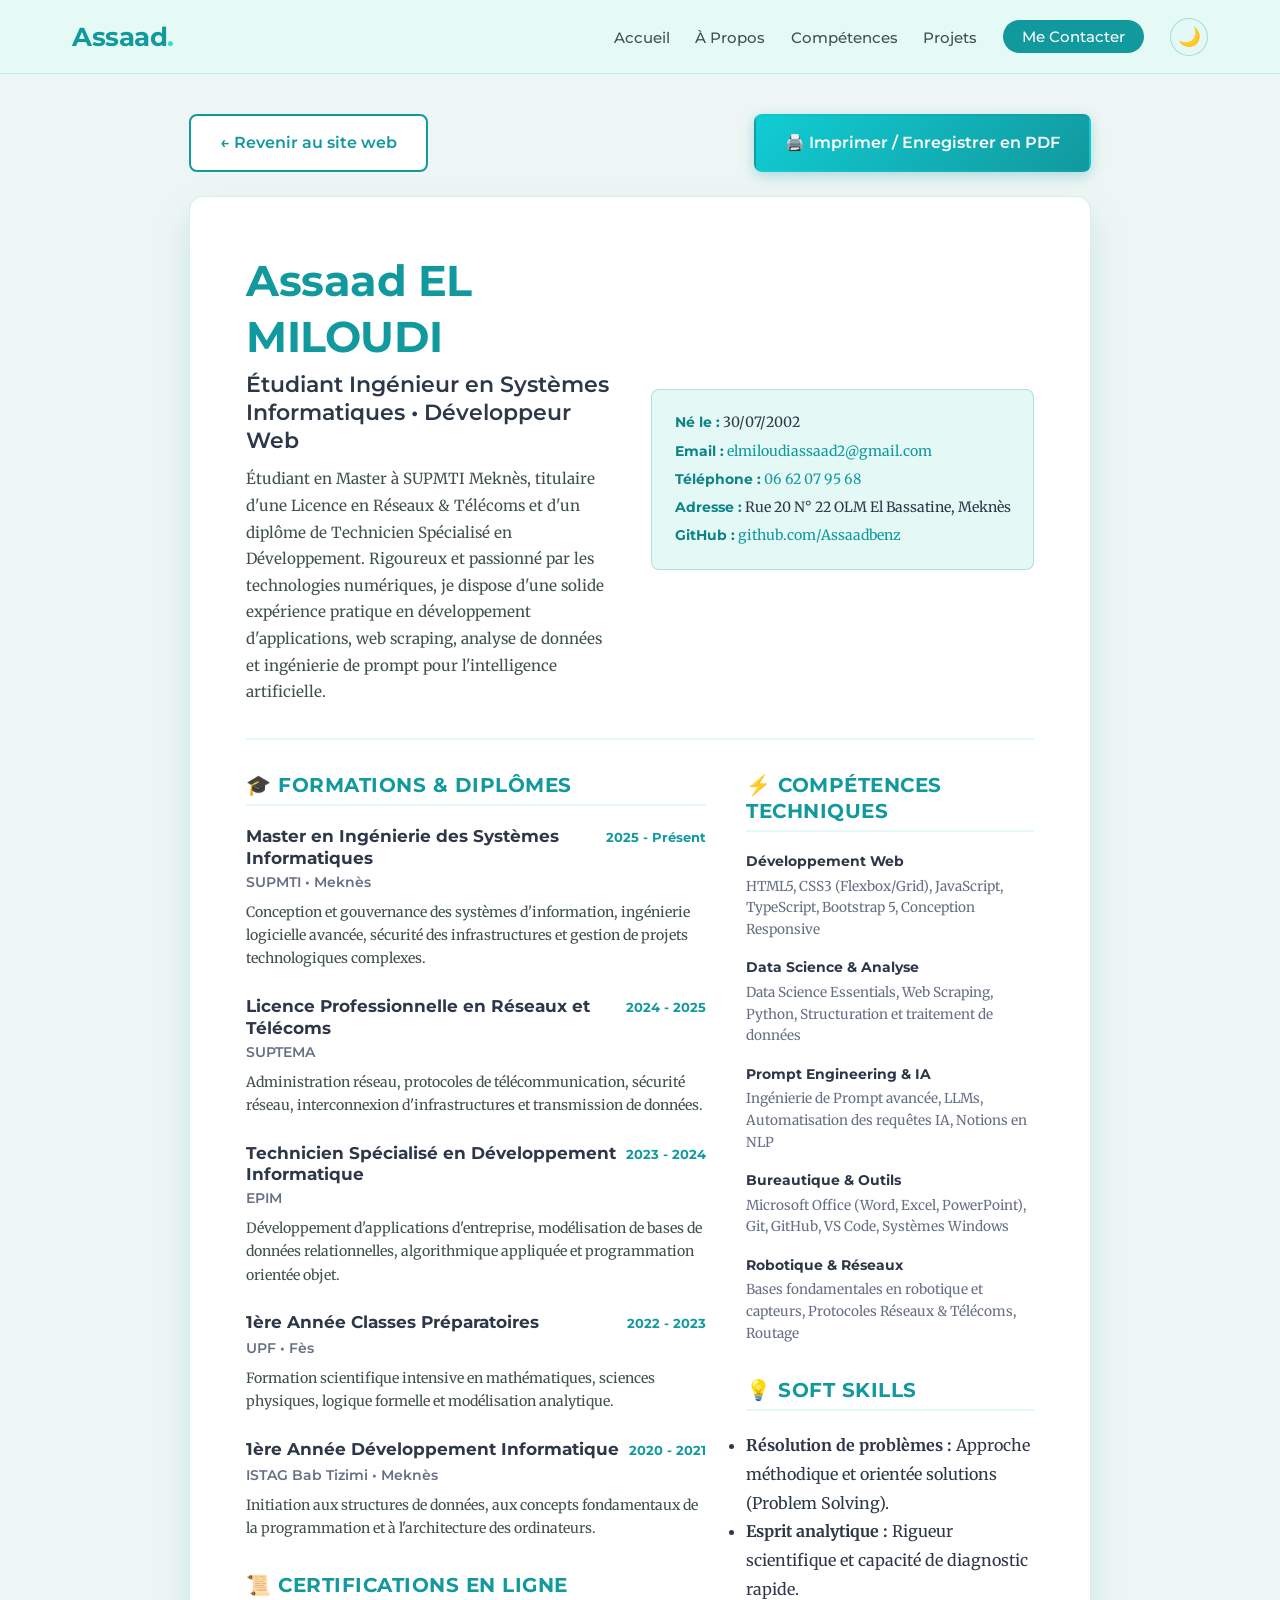
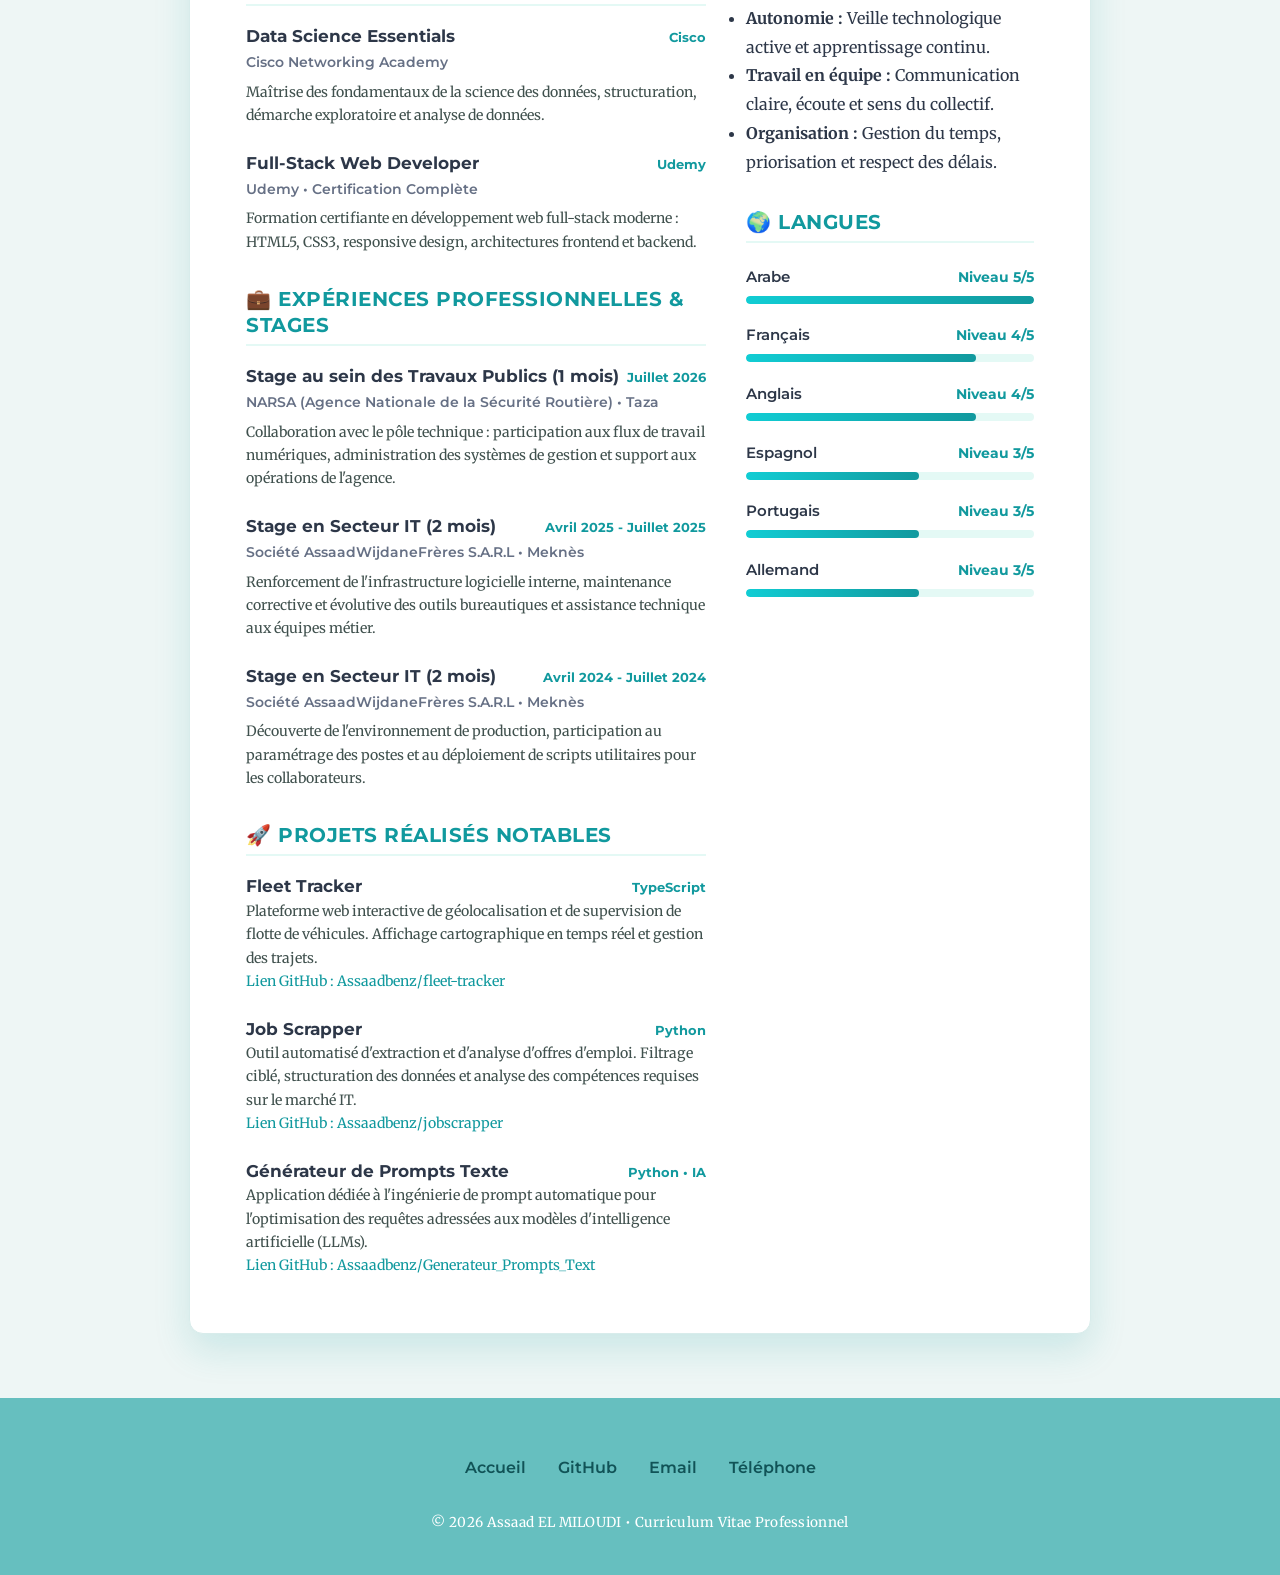
==== cv.html @ 9237092a "Enhance portfolio with interactive JavaScript: Typewriter, Dark Mode, Scroll Reveal, 3D tilt, and Cl" ====
<!DOCTYPE html>
<html lang="fr">
<head>
  <meta charset="UTF-8">
  <meta name="viewport" content="width=device-width, initial-scale=1.0">
  <meta name="description" content="Curriculum Vitae d'Assaad EL MILOUDI - Étudiant Ingénieur en Systèmes Informatiques, Développeur Web et Analyste Données / IA.">
  <title>CV | Assaad EL MILOUDI</title>
  <link rel="stylesheet" href="style.css">
  <link rel="preconnect" href="https://fonts.googleapis.com">
  <link rel="preconnect" href="https://fonts.gstatic.com" crossorigin>
  <link href="https://fonts.googleapis.com/css2?family=Merriweather:ital,wght@0,300;0,400;0,700;1,300;1,400&family=Montserrat:wght@400;500;600;700&family=Sacramento&display=swap" rel="stylesheet">
</head>
<body class="cv-page-body">

  <!-- En-tête / Navigation -->
  <header class="header">
    <nav class="navbar" aria-label="Navigation du CV">
      <a href="index.html" class="nav-brand">Assaad<span class="dot">.</span></a>
      <ul class="nav-links">
        <li><a href="index.html#hero">Accueil</a></li>
        <li><a href="index.html#a-propos">À Propos</a></li>
        <li><a href="index.html#competences">Compétences</a></li>
        <li><a href="index.html#projets">Projets</a></li>
        <li><a href="index.html#contact" class="nav-cta">Me Contacter</a></li>
        <li><button id="theme-toggle" class="theme-toggle-btn" title="Basculer Mode Sombre / Clair" aria-label="Basculer Mode Sombre / Clair">🌙</button></li>
      </ul>
    </nav>
  </header>

  <main class="cv-wrapper">
    <!-- Barre d'actions supérieure -->
    <div class="cv-top-bar">
      <a href="index.html" class="btn btn-secondary">&larr; Revenir au site web</a>
      <a href="javascript:window.print()" class="btn btn-primary">🖨️ Imprimer / Enregistrer en PDF</a>
    </div>

    <!-- Feuille du CV -->
    <article class="cv-sheet">
      <!-- En-tête du CV -->
      <header class="cv-header">
        <div class="cv-header-main">
          <h1 class="cv-name">Assaad EL MILOUDI</h1>
          <h2 class="cv-title">Étudiant Ingénieur en Systèmes Informatiques &bull; Développeur Web</h2>
          <p class="cv-summary">
            Étudiant en Master à SUPMTI Meknès, titulaire d'une Licence en Réseaux &amp; Télécoms et d'un diplôme de Technicien Spécialisé en Développement.
            Rigoureux et passionné par les technologies numériques, je dispose d'une solide expérience pratique en développement d'applications, web scraping, analyse de données et ingénierie de prompt pour l'intelligence artificielle.
          </p>
        </div>

        <div class="cv-contact-box">
          <p><strong>Né le :</strong> 30/07/2002</p>
          <p><strong>Email :</strong> <a href="mailto:elmiloudiassaad2@gmail.com">elmiloudiassaad2@gmail.com</a></p>
          <p><strong>Téléphone :</strong> <a href="tel:0662079568">06 62 07 95 68</a></p>
          <p><strong>Adresse :</strong> Rue 20 N° 22 OLM El Bassatine, Meknès</p>
          <p><strong>GitHub :</strong> <a href="https://github.com/Assaadbenz" target="_blank" rel="noopener noreferrer">github.com/Assaadbenz</a></p>
        </div>
      </header>

      <!-- Grille Principale du CV (2 colonnes) -->
      <div class="cv-content-grid">
        
        <!-- Colonne Gauche : Formations & Expériences -->
        <div class="cv-main-col">
          
          <!-- Section Formations -->
          <section class="cv-block">
            <h3 class="cv-section-title">🎓 Formations &amp; Diplômes</h3>

            <article class="cv-entry">
              <div class="cv-entry-header">
                <h4 class="cv-entry-title">Master en Ingénierie des Systèmes Informatiques</h4>
                <span class="cv-entry-date">2025 - Présent</span>
              </div>
              <div class="cv-entry-org">SUPMTI &bull; Meknès</div>
              <p class="cv-entry-desc">
                Conception et gouvernance des systèmes d'information, ingénierie logicielle avancée, sécurité des infrastructures et gestion de projets technologiques complexes.
              </p>
            </article>

            <article class="cv-entry">
              <div class="cv-entry-header">
                <h4 class="cv-entry-title">Licence Professionnelle en Réseaux et Télécoms</h4>
                <span class="cv-entry-date">2024 - 2025</span>
              </div>
              <div class="cv-entry-org">SUPTEMA</div>
              <p class="cv-entry-desc">
                Administration réseau, protocoles de télécommunication, sécurité réseau, interconnexion d'infrastructures et transmission de données.
              </p>
            </article>

            <article class="cv-entry">
              <div class="cv-entry-header">
                <h4 class="cv-entry-title">Technicien Spécialisé en Développement Informatique</h4>
                <span class="cv-entry-date">2023 - 2024</span>
              </div>
              <div class="cv-entry-org">EPIM</div>
              <p class="cv-entry-desc">
                Développement d'applications d'entreprise, modélisation de bases de données relationnelles, algorithmique appliquée et programmation orientée objet.
              </p>
            </article>

            <article class="cv-entry">
              <div class="cv-entry-header">
                <h4 class="cv-entry-title">1ère Année Classes Préparatoires</h4>
                <span class="cv-entry-date">2022 - 2023</span>
              </div>
              <div class="cv-entry-org">UPF &bull; Fès</div>
              <p class="cv-entry-desc">
                Formation scientifique intensive en mathématiques, sciences physiques, logique formelle et modélisation analytique.
              </p>
            </article>

            <article class="cv-entry">
              <div class="cv-entry-header">
                <h4 class="cv-entry-title">1ère Année Développement Informatique</h4>
                <span class="cv-entry-date">2020 - 2021</span>
              </div>
              <div class="cv-entry-org">ISTAG Bab Tizimi &bull; Meknès</div>
              <p class="cv-entry-desc">
                Initiation aux structures de données, aux concepts fondamentaux de la programmation et à l'architecture des ordinateurs.
              </p>
            </article>
          </section>

          <!-- Section Certifications en Ligne -->
          <section class="cv-block" style="margin-top: 2rem;">
            <h3 class="cv-section-title">📜 Certifications en Ligne</h3>

            <article class="cv-entry">
              <div class="cv-entry-header">
                <h4 class="cv-entry-title">Data Science Essentials</h4>
                <span class="cv-entry-date">Cisco</span>
              </div>
              <div class="cv-entry-org">Cisco Networking Academy</div>
              <p class="cv-entry-desc">
                Maîtrise des fondamentaux de la science des données, structuration, démarche exploratoire et analyse de données.
              </p>
            </article>

            <article class="cv-entry">
              <div class="cv-entry-header">
                <h4 class="cv-entry-title">Full-Stack Web Developer</h4>
                <span class="cv-entry-date">Udemy</span>
              </div>
              <div class="cv-entry-org">Udemy &bull; Certification Complète</div>
              <p class="cv-entry-desc">
                Formation certifiante en développement web full-stack moderne : HTML5, CSS3, responsive design, architectures frontend et backend.
              </p>
            </article>
          </section>

          <!-- Section Expériences & Stages -->
          <section class="cv-block" style="margin-top: 2rem;">
            <h3 class="cv-section-title">💼 Expériences Professionnelles &amp; Stages</h3>

            <article class="cv-entry">
              <div class="cv-entry-header">
                <h4 class="cv-entry-title">Stage au sein des Travaux Publics (1 mois)</h4>
                <span class="cv-entry-date">Juillet 2026</span>
              </div>
              <div class="cv-entry-org">NARSA (Agence Nationale de la Sécurité Routière) &bull; Taza</div>
              <p class="cv-entry-desc">
                Collaboration avec le pôle technique : participation aux flux de travail numériques, administration des systèmes de gestion et support aux opérations de l'agence.
              </p>
            </article>

            <article class="cv-entry">
              <div class="cv-entry-header">
                <h4 class="cv-entry-title">Stage en Secteur IT (2 mois)</h4>
                <span class="cv-entry-date">Avril 2025 - Juillet 2025</span>
              </div>
              <div class="cv-entry-org">Société AssaadWijdaneFrères S.A.R.L &bull; Meknès</div>
              <p class="cv-entry-desc">
                Renforcement de l'infrastructure logicielle interne, maintenance corrective et évolutive des outils bureautiques et assistance technique aux équipes métier.
              </p>
            </article>

            <article class="cv-entry">
              <div class="cv-entry-header">
                <h4 class="cv-entry-title">Stage en Secteur IT (2 mois)</h4>
                <span class="cv-entry-date">Avril 2024 - Juillet 2024</span>
              </div>
              <div class="cv-entry-org">Société AssaadWijdaneFrères S.A.R.L &bull; Meknès</div>
              <p class="cv-entry-desc">
                Découverte de l'environnement de production, participation au paramétrage des postes et au déploiement de scripts utilitaires pour les collaborateurs.
              </p>
            </article>
          </section>

          <!-- Section Projets Réalisés -->
          <section class="cv-block" style="margin-top: 2rem;">
            <h3 class="cv-section-title">🚀 Projets Réalisés Notables</h3>

            <article class="cv-entry">
              <div class="cv-entry-header">
                <h4 class="cv-entry-title">Fleet Tracker</h4>
                <span class="cv-entry-date">TypeScript</span>
              </div>
              <p class="cv-entry-desc">
                Plateforme web interactive de géolocalisation et de supervision de flotte de véhicules. Affichage cartographique en temps réel et gestion des trajets.
                <br><a href="https://github.com/Assaadbenz/fleet-tracker" target="_blank" rel="noopener noreferrer">Lien GitHub : Assaadbenz/fleet-tracker</a>
              </p>
            </article>

            <article class="cv-entry">
              <div class="cv-entry-header">
                <h4 class="cv-entry-title">Job Scrapper</h4>
                <span class="cv-entry-date">Python</span>
              </div>
              <p class="cv-entry-desc">
                Outil automatisé d'extraction et d'analyse d'offres d'emploi. Filtrage ciblé, structuration des données et analyse des compétences requises sur le marché IT.
                <br><a href="https://github.com/Assaadbenz/jobscrapper" target="_blank" rel="noopener noreferrer">Lien GitHub : Assaadbenz/jobscrapper</a>
              </p>
            </article>

            <article class="cv-entry">
              <div class="cv-entry-header">
                <h4 class="cv-entry-title">Générateur de Prompts Texte</h4>
                <span class="cv-entry-date">Python &bull; IA</span>
              </div>
              <p class="cv-entry-desc">
                Application dédiée à l'ingénierie de prompt automatique pour l'optimisation des requêtes adressées aux modèles d'intelligence artificielle (LLMs).
                <br><a href="https://github.com/Assaadbenz/Generateur_Prompts_Text" target="_blank" rel="noopener noreferrer">Lien GitHub : Assaadbenz/Generateur_Prompts_Text</a>
              </p>
            </article>
          </section>

        </div>

        <!-- Colonne Droite : Compétences & Langues -->
        <aside class="cv-sidebar-col">
          
          <!-- Compétences Techniques -->
          <div class="cv-side-block">
            <h3 class="cv-section-title">⚡ Compétences Techniques</h3>

            <div class="cv-skills-category">
              <h4>Développement Web</h4>
              <p>HTML5, CSS3 (Flexbox/Grid), JavaScript, TypeScript, Bootstrap 5, Conception Responsive</p>
            </div>

            <div class="cv-skills-category">
              <h4>Data Science &amp; Analyse</h4>
              <p>Data Science Essentials, Web Scraping, Python, Structuration et traitement de données</p>
            </div>

            <div class="cv-skills-category">
              <h4>Prompt Engineering &amp; IA</h4>
              <p>Ingénierie de Prompt avancée, LLMs, Automatisation des requêtes IA, Notions en NLP</p>
            </div>

            <div class="cv-skills-category">
              <h4>Bureautique &amp; Outils</h4>
              <p>Microsoft Office (Word, Excel, PowerPoint), Git, GitHub, VS Code, Systèmes Windows</p>
            </div>

            <div class="cv-skills-category">
              <h4>Robotique &amp; Réseaux</h4>
              <p>Bases fondamentales en robotique et capteurs, Protocoles Réseaux &amp; Télécoms, Routage</p>
            </div>
          </div>

          <!-- Compétences Comportementales (Soft Skills) -->
          <div class="cv-side-block">
            <h3 class="cv-section-title">💡 Soft Skills</h3>
            <ul class="resume-skills-list" style="padding-left: 0;">
              <li><strong>Résolution de problèmes :</strong> Approche méthodique et orientée solutions (Problem Solving).</li>
              <li><strong>Esprit analytique :</strong> Rigueur scientifique et capacité de diagnostic rapide.</li>
              <li><strong>Autonomie :</strong> Veille technologique active et apprentissage continu.</li>
              <li><strong>Travail en équipe :</strong> Communication claire, écoute et sens du collectif.</li>
              <li><strong>Organisation :</strong> Gestion du temps, priorisation et respect des délais.</li>
            </ul>
          </div>

          <!-- Langues -->
          <div class="cv-side-block">
            <h3 class="cv-section-title">🌍 Langues</h3>
            
            <div class="languages-list">
              <div class="language-item">
                <div class="language-header">
                  <span class="language-name">Arabe</span>
                  <span class="language-score">Niveau 5/5</span>
                </div>
                <div class="language-bar"><div class="language-fill fill-5"></div></div>
              </div>

              <div class="language-item">
                <div class="language-header">
                  <span class="language-name">Français</span>
                  <span class="language-score">Niveau 4/5</span>
                </div>
                <div class="language-bar"><div class="language-fill fill-4"></div></div>
              </div>

              <div class="language-item">
                <div class="language-header">
                  <span class="language-name">Anglais</span>
                  <span class="language-score">Niveau 4/5</span>
                </div>
                <div class="language-bar"><div class="language-fill fill-4"></div></div>
              </div>

              <div class="language-item">
                <div class="language-header">
                  <span class="language-name">Espagnol</span>
                  <span class="language-score">Niveau 3/5</span>
                </div>
                <div class="language-bar"><div class="language-fill fill-3"></div></div>
              </div>

              <div class="language-item">
                <div class="language-header">
                  <span class="language-name">Portugais</span>
                  <span class="language-score">Niveau 3/5</span>
                </div>
                <div class="language-bar"><div class="language-fill fill-3"></div></div>
              </div>

              <div class="language-item">
                <div class="language-header">
                  <span class="language-name">Allemand</span>
                  <span class="language-score">Niveau 3/5</span>
                </div>
                <div class="language-bar"><div class="language-fill fill-3"></div></div>
              </div>
            </div>
          </div>

        </aside>

      </div>
    </article>
  </main>

  <!-- Pied de page -->
  <footer class="bottom-container">
    <div class="footer-links">
      <a class="footer-link" href="index.html">Accueil</a>
      <a class="footer-link" href="https://github.com/Assaadbenz" target="_blank" rel="noopener noreferrer">GitHub</a>
      <a class="footer-link" href="mailto:elmiloudiassaad2@gmail.com">Email</a>
      <a class="footer-link" href="tel:0662079568">Téléphone</a>
    </div>
    <p class="copyright">&copy; 2026 Assaad EL MILOUDI &bull; Curriculum Vitae Professionnel</p>
  </footer>

  <!-- Script d'améliorations interactives -->
  <script src="script.js" defer></script>
</body>
</html>
---- style.css ----
/* ==========================================================================
   CSS DESIGN SYSTEM & PROPRIÉTÉS PERSONNALISÉES
   ========================================================================== */
:root {
  --color-primary: #11999e;
  --color-primary-hover: #0e8388;
  --color-primary-light: #66bfbf;
  --color-accent: #30e3cb;
  --color-hero-bg: #e4f9f5;
  --color-card-bg: #ffffff;
  --color-bg-subtle: #f7fdfd;
  --color-border: #d8eceb;
  --color-text-main: #40514e;
  --color-text-muted: #667085;
  --color-text-heading: #2d3748;
  --color-white: #ffffff;
  --color-github: #24292f;
  --color-github-hover: #0969da;

  --font-body: 'Merriweather', serif;
  --font-heading: 'Montserrat', sans-serif;
  --font-script: 'Sacramento', cursive;

  --shadow-sm: 0 2px 8px rgba(17, 153, 158, 0.08);
  --shadow-md: 0 8px 24px rgba(17, 153, 158, 0.12);
  --shadow-lg: 0 16px 36px rgba(17, 153, 158, 0.16);

  --radius-sm: 8px;
  --radius-md: 14px;
  --radius-lg: 20px;
  --radius-full: 9999px;

  --transition-fast: 0.25s ease;
  --transition-normal: 0.35s ease;
}

/* Thème sombre dynamique */
[data-theme="dark"] {
  --color-hero-bg: #0d1e24;
  --color-card-bg: #16222f;
  --color-bg-subtle: #0f1923;
  --color-border: #223749;
  --color-text-main: #cbd5e1;
  --color-text-muted: #94a3b8;
  --color-text-heading: #f1f5f9;
  --color-white: #16222f;
  --color-github: #0f172a;
  --color-github-hover: #38bdf8;
  --shadow-sm: 0 4px 12px rgba(0, 0, 0, 0.4);
  --shadow-md: 0 8px 24px rgba(0, 0, 0, 0.5);
  --shadow-lg: 0 16px 36px rgba(0, 0, 0, 0.6);
}

[data-theme="dark"] body {
  background-color: #0b131b;
}

[data-theme="dark"] .header {
  background-color: rgba(13, 30, 36, 0.94);
  border-bottom-color: rgba(17, 153, 158, 0.3);
}

[data-theme="dark"] .profile-card,
[data-theme="dark"] .skill-card,
[data-theme="dark"] .extra-card,
[data-theme="dark"] .project-card,
[data-theme="dark"] .timeline-column,
[data-theme="dark"] .certifications-container,
[data-theme="dark"] .contact-info-card,
[data-theme="dark"] .cv-sheet {
  background-color: #16222f;
  border-color: #243b4d;
}

[data-theme="dark"] .resume-cta-box {
  background: linear-gradient(135deg, #0d1e24 0%, #162a33 100%);
  border-color: #1d404c;
}

[data-theme="dark"] .soft-skill-pill,
[data-theme="dark"] .cert-card {
  background-color: #0f1a24;
  border-color: #243b4d;
}

[data-theme="dark"] .nav-links a {
  color: #e2e8f0;
}

[data-theme="dark"] .bottom-container {
  background-color: #0c1a20;
}

/* ==========================================================================
   RESET GLOBAL & STYLES DE BASE
   ========================================================================== */
*,
*::before,
*::after {
  box-sizing: border-box;
  margin: 0;
  padding: 0;
}

html {
  scroll-behavior: smooth;
  font-size: 16px;
}

body {
  color: var(--color-text-main);
  background-color: #ffffff;
  font-family: var(--font-body);
  line-height: 1.8;
  -webkit-font-smoothing: antialiased;
  -moz-osx-font-smoothing: grayscale;
  transition: background-color var(--transition-normal), color var(--transition-normal);
}

img {
  max-width: 100%;
  height: auto;
  display: block;
}

a {
  color: var(--color-primary);
  text-decoration: none;
  transition: color var(--transition-fast);
}

a:hover,
a:focus {
  color: var(--color-primary-hover);
}

a:focus-visible,
button:focus-visible {
  outline: 3px solid var(--color-accent);
  outline-offset: 3px;
}

h1, h2, h3, h4, h5, h6 {
  font-family: var(--font-heading);
  color: var(--color-text-heading);
  font-weight: 700;
  line-height: 1.3;
}

/* ==========================================================================
   BARRE DE NAVIGATION
   ========================================================================== */
.header {
  position: sticky;
  top: 0;
  z-index: 100;
  background-color: rgba(228, 249, 245, 0.96);
  backdrop-filter: blur(10px);
  -webkit-backdrop-filter: blur(10px);
  border-bottom: 1px solid rgba(102, 191, 191, 0.25);
  transition: all var(--transition-fast);
}

.navbar {
  max-width: 1200px;
  margin: 0 auto;
  padding: 0.85rem 2rem;
  display: flex;
  justify-content: space-between;
  align-items: center;
}

.nav-brand {
  font-family: var(--font-heading);
  font-size: 1.6rem;
  font-weight: 700;
  color: var(--color-primary);
  letter-spacing: -0.5px;
}

.nav-brand .dot {
  color: var(--color-accent);
}

.nav-links {
  list-style: none;
  display: flex;
  align-items: center;
  gap: 1.6rem;
}

.nav-links a {
  font-family: var(--font-heading);
  font-size: 0.95rem;
  font-weight: 500;
  color: var(--color-text-main);
  position: relative;
  padding: 0.35rem 0;
}

.nav-links a:not(.nav-cta)::after {
  content: '';
  position: absolute;
  bottom: 0;
  left: 0;
  width: 0%;
  height: 2px;
  background-color: var(--color-primary);
  transition: width var(--transition-fast);
}

.nav-links a:hover::after {
  width: 100%;
}

.nav-links a.nav-cta {
  background-color: var(--color-primary);
  color: var(--color-white);
  padding: 0.45rem 1.2rem;
  border-radius: var(--radius-full);
  transition: background-color var(--transition-fast), transform var(--transition-fast);
}

.nav-links a.nav-cta:hover {
  background-color: var(--color-primary-hover);
  transform: translateY(-2px);
  color: var(--color-white);
}

.nav-links a.active {
  color: var(--color-primary);
  font-weight: 700;
}

.nav-links a.active::after {
  width: 100%;
}

.theme-toggle-btn {
  background: var(--color-hero-bg);
  border: 1px solid rgba(17, 153, 158, 0.3);
  font-size: 1.15rem;
  width: 38px;
  height: 38px;
  border-radius: var(--radius-full);
  display: flex;
  align-items: center;
  justify-content: center;
  cursor: pointer;
  transition: transform var(--transition-fast), background-color var(--transition-fast);
}

.theme-toggle-btn:hover {
  transform: scale(1.1) rotate(15deg);
}

.header-scrolled {
  box-shadow: 0 4px 20px rgba(0, 0, 0, 0.08);
}

/* Curseur clignotant Typewriter */
.cursor {
  display: inline-block;
  color: var(--color-accent);
  font-weight: 300;
  margin-left: 2px;
  animation: blinkCursor 0.9s infinite;
}

@keyframes blinkCursor {
  0%, 100% { opacity: 1; }
  50% { opacity: 0; }
}

/* ==========================================================================
   ANIMATIONS SCROLL REVEAL & COMPOSANTS INTERACTIFS
   ========================================================================== */
.reveal {
  opacity: 0;
  transform: translateY(35px);
  transition: opacity 0.7s cubic-bezier(0.16, 1, 0.3, 1), transform 0.7s cubic-bezier(0.16, 1, 0.3, 1);
  will-change: opacity, transform;
}

.reveal.active {
  opacity: 1;
  transform: translateY(0);
}

/* Bouton Retour en Haut (Back to Top) */
.back-to-top {
  position: fixed;
  bottom: 2rem;
  right: 2rem;
  width: 48px;
  height: 48px;
  border-radius: var(--radius-full);
  background: linear-gradient(135deg, #11cdd4, #11999e);
  color: #ffffff;
  border: none;
  font-size: 1.3rem;
  display: flex;
  align-items: center;
  justify-content: center;
  cursor: pointer;
  box-shadow: 0 8px 24px rgba(17, 153, 158, 0.35);
  opacity: 0;
  visibility: hidden;
  transform: translateY(20px);
  transition: all var(--transition-normal);
  z-index: 99;
}

.back-to-top.visible {
  opacity: 1;
  visibility: visible;
  transform: translateY(0);
}

.back-to-top:hover {
  transform: translateY(-4px);
  box-shadow: 0 12px 28px rgba(17, 153, 158, 0.5);
}

/* Notification Toast */
.portfolio-toast {
  position: fixed;
  bottom: 2.5rem;
  left: 50%;
  transform: translateX(-50%) translateY(40px);
  background-color: #1e293b;
  color: #ffffff;
  padding: 0.85rem 1.6rem;
  border-radius: var(--radius-full);
  font-family: var(--font-heading);
  font-size: 0.9rem;
  font-weight: 500;
  box-shadow: 0 10px 30px rgba(0, 0, 0, 0.25);
  border: 1px solid rgba(255, 255, 255, 0.15);
  opacity: 0;
  visibility: hidden;
  transition: all 0.35s cubic-bezier(0.16, 1, 0.3, 1);
  z-index: 1000;
  pointer-events: none;
}

.portfolio-toast.show {
  opacity: 1;
  visibility: visible;
  transform: translateX(-50%) translateY(0);
}

/* ==========================================================================
   HERO / BANNIÈRE ACCUEIL
   ========================================================================== */
.top-container {
  background: linear-gradient(180deg, #d8f5ef 0%, #e4f9f5 65%, #ebfaf8 100%);
  position: relative;
  padding-top: 5rem;
  padding-bottom: 0;
  overflow: hidden;
  text-align: center;
}

.title-text {
  position: relative;
  z-index: 2;
  max-width: 850px;
  margin: 0 auto;
  padding: 0 1.5rem;
}

.hero-title {
  color: var(--color-primary-light);
  font-family: var(--font-script);
  font-size: 5.5rem;
  font-weight: 400;
  margin: 0 auto 0.5rem;
  line-height: 1.1;
  text-shadow: 1px 2px 4px rgba(102, 191, 191, 0.2);
}

.hero-subtitle {
  color: var(--color-primary);
  font-size: 2.1rem;
  font-weight: 600;
  margin-bottom: 0.75rem;
  letter-spacing: -0.5px;
}

.pro {
  text-decoration: underline;
  text-decoration-color: var(--color-accent);
  text-decoration-thickness: 3px;
}

.hero-tagline {
  font-size: 1.15rem;
  color: var(--color-text-muted);
  max-width: 650px;
  margin: 0 auto 2rem;
}

.hero-actions {
  display: flex;
  justify-content: center;
  align-items: center;
  gap: 1.2rem;
  margin-bottom: 3.5rem;
  flex-wrap: wrap;
}

/* Nuages avec animation douce */
.top-cloud {
  position: absolute;
  right: 14%;
  top: 3.5rem;
  width: 140px;
  z-index: 1;
  animation: floatCloudRight 24s ease-in-out infinite alternate;
}

.bottom-cloud {
  position: absolute;
  left: 12%;
  bottom: 220px;
  width: 160px;
  z-index: 1;
  animation: floatCloudLeft 28s ease-in-out infinite alternate;
}

@keyframes floatCloudRight {
  0% { transform: translateX(0); }
  100% { transform: translateX(45px); }
}

@keyframes floatCloudLeft {
  0% { transform: translateX(0); }
  100% { transform: translateX(-40px); }
}

.mountain {
  margin: 0 auto;
  max-width: 720px;
  width: 90%;
  display: block;
  position: relative;
  z-index: 2;
  margin-top: 1rem;
}

/* ==========================================================================
   BOUTONS
   ========================================================================== */
.btn {
  display: inline-flex;
  align-items: center;
  justify-content: center;
  gap: 0.5rem;
  font-family: var(--font-heading);
  font-size: 0.98rem;
  font-weight: 600;
  padding: 0.8rem 1.8rem;
  border-radius: var(--radius-sm);
  text-align: center;
  cursor: pointer;
  transition: all var(--transition-fast);
  border: 2px solid transparent;
}

.btn-primary {
  background: linear-gradient(135deg, #11cdd4 0%, #11999e 100%);
  color: var(--color-white);
  box-shadow: 0 4px 14px rgba(17, 153, 158, 0.3);
}

.btn-primary:hover {
  background: linear-gradient(135deg, #30e3cb 0%, #0e8388 100%);
  color: var(--color-white);
  transform: translateY(-2px);
  box-shadow: 0 6px 20px rgba(17, 153, 158, 0.4);
}

.btn-secondary {
  background-color: var(--color-white);
  color: var(--color-primary);
  border-color: var(--color-primary);
}

.btn-secondary:hover {
  background-color: var(--color-hero-bg);
  color: var(--color-primary-hover);
  border-color: var(--color-primary-hover);
  transform: translateY(-2px);
}

.btn-cta {
  background: linear-gradient(135deg, #11cdd4 0%, #11999e 100%);
  color: var(--color-white);
  font-size: 1.1rem;
  padding: 0.9rem 2.4rem;
  border-radius: var(--radius-sm);
  letter-spacing: 0.5px;
  box-shadow: 0 6px 18px rgba(17, 153, 158, 0.35);
}

.btn-cta:hover {
  background: linear-gradient(135deg, #30e3cb 0%, #0e8388 100%);
  color: var(--color-white);
  transform: translateY(-3px);
  box-shadow: 0 10px 26px rgba(17, 153, 158, 0.45);
}

.btn-github {
  background-color: var(--color-github);
  color: var(--color-white);
  border-radius: var(--radius-sm);
}

.btn-github:hover {
  background-color: var(--color-github-hover);
  color: var(--color-white);
  transform: translateY(-2px);
}

.btn-link {
  font-family: var(--font-heading);
  font-weight: 600;
  font-size: 0.95rem;
  color: var(--color-primary);
  display: inline-flex;
  align-items: center;
  gap: 0.4rem;
  transition: gap var(--transition-fast), color var(--transition-fast);
}

.btn-link:hover {
  color: var(--color-primary-hover);
  gap: 0.7rem;
}

/* ==========================================================================
   CONTENEUR CENTRAL & SECTIONS
   ========================================================================== */
.middle-container {
  max-width: 1140px;
  margin: 4rem auto;
  padding: 0 1.5rem;
}

.section {
  padding: 3rem 0;
  text-align: center;
}

.section-title {
  color: var(--color-primary);
  font-size: 2.35rem;
  margin-bottom: 0.5rem;
  position: relative;
  display: inline-block;
}

.section-subtitle {
  color: var(--color-text-muted);
  font-size: 1.05rem;
  margin-bottom: 3rem;
  max-width: 650px;
  margin-left: auto;
  margin-right: auto;
}

.section-divider {
  border: none;
  border-top: 6px dotted #bdebe4;
  width: 5rem;
  margin: 3.5rem auto;
}

/* ==========================================================================
   PROFIL / À PROPOS
   ========================================================================== */
.profile-card {
  max-width: 820px;
  margin: 0 auto;
  background: var(--color-white);
  border-radius: var(--radius-lg);
  padding: 2.5rem 2rem;
  box-shadow: var(--shadow-sm);
  border: 1px solid var(--color-border);
}

.profile-img {
  width: 175px;
  height: 175px;
  border-radius: var(--radius-full);
  object-fit: cover;
  margin: 0 auto 1.75rem;
  border: 5px solid #d8f5ef;
  box-shadow: var(--shadow-md);
  transition: transform var(--transition-normal);
}

.profile-img:hover {
  transform: scale(1.04);
}

.intro {
  max-width: 720px;
  margin: 1.25rem auto 0;
  font-size: 1.05rem;
  line-height: 1.9;
  color: var(--color-text-main);
  text-align: center;
}

/* Badges rapides de profil */
.profile-meta-tags {
  display: flex;
  justify-content: center;
  flex-wrap: wrap;
  gap: 0.75rem;
  margin-top: 1.5rem;
}

.meta-badge {
  background-color: var(--color-hero-bg);
  color: var(--color-primary-hover);
  font-family: var(--font-heading);
  font-size: 0.85rem;
  font-weight: 600;
  padding: 0.35rem 0.9rem;
  border-radius: var(--radius-full);
  border: 1px solid rgba(17, 153, 158, 0.2);
}

/* ==========================================================================
   COMPÉTENCES (GRID, HARD & SOFT SKILLS, LANGUES)
   ========================================================================== */
.skills-grid {
  display: grid;
  grid-template-columns: repeat(2, 1fr);
  gap: 2rem;
  text-align: left;
  margin-bottom: 2.5rem;
}

.skill-card {
  background-color: var(--color-white);
  border: 1px solid var(--color-border);
  border-radius: var(--radius-md);
  padding: 2rem;
  box-shadow: var(--shadow-sm);
  display: flex;
  flex-direction: column;
  transition: transform var(--transition-normal), box-shadow var(--transition-normal);
}

.skill-card:hover {
  transform: translateY(-5px);
  box-shadow: var(--shadow-md);
}

.skill-media {
  margin-bottom: 1.25rem;
  display: flex;
  align-items: center;
  justify-content: flex-start;
  min-height: 110px;
}

.skill-gif {
  width: 130px;
  border-radius: var(--radius-sm);
  box-shadow: var(--shadow-sm);
}

.skill-img.chilli-img {
  width: 110px;
  object-fit: contain;
}

.skill-icon-bubble {
  width: 60px;
  height: 60px;
  border-radius: var(--radius-md);
  background: linear-gradient(135deg, #e4f9f5 0%, #bdebe4 100%);
  display: flex;
  align-items: center;
  justify-content: center;
  font-size: 1.8rem;
  color: var(--color-primary);
  margin-bottom: 1rem;
}

.skill-heading {
  font-size: 1.35rem;
  color: var(--color-primary);
  margin-bottom: 0.75rem;
}

.skill-content p {
  font-size: 0.95rem;
  line-height: 1.75;
  color: var(--color-text-main);
  margin-bottom: 1.25rem;
}

.tags-container {
  display: flex;
  flex-wrap: wrap;
  gap: 0.5rem;
  margin-top: auto;
}

.skill-tag {
  background-color: var(--color-hero-bg);
  color: var(--color-primary-hover);
  font-family: var(--font-heading);
  font-size: 0.78rem;
  font-weight: 600;
  padding: 0.3rem 0.75rem;
  border-radius: var(--radius-full);
  border: 1px solid rgba(17, 153, 158, 0.2);
}

/* Grille Soft Skills & Langues */
.skills-extra-row {
  display: grid;
  grid-template-columns: repeat(2, 1fr);
  gap: 2rem;
  text-align: left;
  margin-top: 2rem;
}

.extra-card {
  background-color: var(--color-white);
  border: 1px solid var(--color-border);
  border-radius: var(--radius-md);
  padding: 2rem;
  box-shadow: var(--shadow-sm);
}

.extra-card-title {
  color: var(--color-primary);
  font-size: 1.35rem;
  border-bottom: 2px solid var(--color-hero-bg);
  padding-bottom: 0.75rem;
  margin-bottom: 1.5rem;
}

/* Liste des langues */
.languages-list {
  display: flex;
  flex-direction: column;
  gap: 1.1rem;
}

.language-item {
  display: flex;
  flex-direction: column;
  gap: 0.35rem;
}

.language-header {
  display: flex;
  justify-content: space-between;
  align-items: baseline;
  font-family: var(--font-heading);
  font-size: 0.95rem;
}

.language-name {
  font-weight: 600;
  color: var(--color-text-heading);
}

.language-score {
  font-weight: 700;
  color: var(--color-primary);
  font-size: 0.88rem;
}

.language-bar {
  width: 100%;
  height: 8px;
  background-color: var(--color-hero-bg);
  border-radius: var(--radius-full);
  overflow: hidden;
}

.language-fill {
  height: 100%;
  background: linear-gradient(90deg, #11cdd4, #11999e);
  border-radius: var(--radius-full);
}

.fill-5 { width: 100%; }
.fill-4 { width: 80%; }
.fill-3 { width: 60%; }

/* Soft Skills Pills */
.soft-skills-grid {
  display: grid;
  grid-template-columns: repeat(2, 1fr);
  gap: 0.85rem;
}

.soft-skill-pill {
  background-color: var(--color-bg-subtle);
  border: 1px solid var(--color-border);
  padding: 0.8rem 1rem;
  border-radius: var(--radius-sm);
  font-size: 0.9rem;
  font-weight: 600;
  color: var(--color-text-heading);
  display: flex;
  align-items: center;
  gap: 0.6rem;
}

.soft-skill-pill .pill-icon {
  color: var(--color-primary);
  font-size: 1.1rem;
}

/* ==========================================================================
   PROJETS GITHUB (NOUVEAUX PROJETS)
   ========================================================================== */
.projects-grid {
  display: grid;
  grid-template-columns: repeat(3, 1fr);
  gap: 2rem;
  text-align: left;
}

.project-card {
  background-color: var(--color-white);
  border: 1px solid var(--color-border);
  border-radius: var(--radius-md);
  overflow: hidden;
  box-shadow: var(--shadow-sm);
  display: flex;
  flex-direction: column;
  transition: transform var(--transition-normal), box-shadow var(--transition-normal);
}

.project-card:hover {
  transform: translateY(-6px);
  box-shadow: var(--shadow-md);
}

.project-header-banner {
  height: 150px;
  background: linear-gradient(135deg, #0f2027 0%, #203a43 50%, #2c5364 100%);
  display: flex;
  flex-direction: column;
  align-items: center;
  justify-content: center;
  color: var(--color-white);
  padding: 1.5rem;
  position: relative;
  overflow: hidden;
}

.banner-fleet {
  background: linear-gradient(135deg, #11999e 0%, #0d7377 50%, #142850 100%);
}

.banner-scrapper {
  background: linear-gradient(135deg, #2b5876 0%, #4e4376 100%);
}

.banner-prompt {
  background: linear-gradient(135deg, #f857a6 0%, #ff5858 100%);
}

.project-banner-icon {
  font-size: 2.5rem;
  margin-bottom: 0.4rem;
}

.project-banner-badge {
  font-family: var(--font-heading);
  font-size: 0.72rem;
  font-weight: 700;
  text-transform: uppercase;
  letter-spacing: 1px;
  background-color: rgba(255, 255, 255, 0.2);
  padding: 0.25rem 0.65rem;
  border-radius: var(--radius-full);
}

.project-info {
  padding: 1.5rem;
  display: flex;
  flex-direction: column;
  flex-grow: 1;
}

.project-title {
  font-size: 1.25rem;
  color: var(--color-text-heading);
  margin-bottom: 0.6rem;
}

.project-desc {
  font-size: 0.92rem;
  line-height: 1.7;
  color: var(--color-text-main);
  margin-bottom: 1.25rem;
  flex-grow: 1;
}

.project-tags {
  display: flex;
  flex-wrap: wrap;
  gap: 0.4rem;
  margin-bottom: 1.25rem;
}

.project-tag {
  background-color: var(--color-hero-bg);
  color: var(--color-primary);
  font-family: var(--font-heading);
  font-size: 0.72rem;
  font-weight: 600;
  padding: 0.25rem 0.6rem;
  border-radius: var(--radius-sm);
}

.project-links {
  margin-top: auto;
  display: flex;
  align-items: center;
  justify-content: space-between;
}

/* ==========================================================================
   PARCOURS / FORMATION & STAGES (TIMELINE)
   ========================================================================== */
.timeline-section-grid {
  display: grid;
  grid-template-columns: repeat(2, 1fr);
  gap: 2rem;
  text-align: left;
  margin-bottom: 2.5rem;
}

.timeline-column {
  background-color: var(--color-white);
  border: 1px solid var(--color-border);
  border-radius: var(--radius-md);
  padding: 2rem;
  box-shadow: var(--shadow-sm);
}

.timeline-column-title {
  color: var(--color-primary);
  font-size: 1.4rem;
  border-bottom: 2px solid var(--color-hero-bg);
  padding-bottom: 0.75rem;
  margin-bottom: 1.75rem;
}

.timeline-item {
  position: relative;
  padding-left: 1.25rem;
  border-left: 3px solid var(--color-primary-light);
  margin-bottom: 1.75rem;
}

.timeline-item:last-child {
  margin-bottom: 0;
}

.timeline-badge {
  display: inline-block;
  background-color: var(--color-hero-bg);
  color: var(--color-primary-hover);
  font-family: var(--font-heading);
  font-size: 0.75rem;
  font-weight: 700;
  padding: 0.2rem 0.65rem;
  border-radius: var(--radius-full);
  margin-bottom: 0.35rem;
}

.timeline-badge.current {
  background-color: #11999e;
  color: var(--color-white);
}

.timeline-title {
  font-size: 1.15rem;
  color: var(--color-text-heading);
  margin-bottom: 0.25rem;
}

.timeline-subtitle {
  font-family: var(--font-heading);
  font-size: 0.88rem;
  color: var(--color-primary);
  font-weight: 600;
  margin-bottom: 0.4rem;
}

.timeline-text {
  font-size: 0.9rem;
  line-height: 1.7;
  color: var(--color-text-main);
}

.resume-cta-box {
  background: linear-gradient(135deg, #e4f9f5 0%, #f0fbf9 100%);
  border: 1px solid #bdebe4;
  border-radius: var(--radius-md);
  padding: 2rem;
  max-width: 820px;
  margin: 0 auto;
  text-align: center;
}

.resume-cta-box p {
  font-size: 1.05rem;
  font-weight: 600;
  color: var(--color-text-heading);
  margin-bottom: 1.25rem;
}

.resume-btn-group {
  display: flex;
  justify-content: center;
  align-items: center;
  gap: 1rem;
  flex-wrap: wrap;
}

/* ==========================================================================
   CONTACT
   ========================================================================== */
.contact-section {
  max-width: 800px;
  margin: 0 auto;
}

.contact-subtitle {
  color: var(--color-primary);
  font-size: 1.45rem;
  font-weight: 600;
  margin-bottom: 1rem;
}

.contact-message {
  font-size: 1.05rem;
  line-height: 1.85;
  color: var(--color-text-main);
  margin: 0 auto 2.5rem;
}

.contact-cards-grid {
  display: grid;
  grid-template-columns: repeat(3, 1fr);
  gap: 1.25rem;
  margin-bottom: 2.5rem;
  text-align: left;
}

.contact-info-card {
  background-color: var(--color-white);
  border: 1px solid var(--color-border);
  border-radius: var(--radius-md);
  padding: 1.5rem;
  box-shadow: var(--shadow-sm);
  display: flex;
  flex-direction: column;
  gap: 0.5rem;
}

.contact-card-icon {
  font-size: 1.6rem;
  color: var(--color-primary);
}

.contact-card-label {
  font-family: var(--font-heading);
  font-size: 0.82rem;
  text-transform: uppercase;
  color: var(--color-text-muted);
  font-weight: 700;
}

.contact-card-value {
  font-size: 0.95rem;
  font-weight: 600;
  color: var(--color-text-heading);
  word-break: break-word;
}

/* ==========================================================================
   PIED DE PAGE (FOOTER)
   ========================================================================== */
.bottom-container {
  background-color: var(--color-primary-light);
  padding: 3.5rem 1.5rem 2.5rem;
  text-align: center;
  margin-top: 3rem;
}

.footer-links {
  display: flex;
  justify-content: center;
  align-items: center;
  gap: 2rem;
  flex-wrap: wrap;
  margin-bottom: 1.75rem;
}

.footer-link {
  color: #115357;
  font-family: var(--font-heading);
  font-size: 1rem;
  font-weight: 600;
  transition: color var(--transition-fast), transform var(--transition-fast);
}

.footer-link:hover,
.footer-link:focus {
  color: #ffffff;
  transform: translateY(-2px);
}

.copyright {
  color: #ffffff;
  font-size: 0.85rem;
  letter-spacing: 0.3px;
}

/* ==========================================================================
   PAGE CV INDÉPENDANTE (cv.html)
   ========================================================================== */
.cv-page-body {
  background-color: #eef6f5;
  color: #2d3748;
}

.cv-wrapper {
  max-width: 950px;
  margin: 2.5rem auto 4rem;
  padding: 0 1.5rem;
}

.cv-top-bar {
  display: flex;
  justify-content: space-between;
  align-items: center;
  margin-bottom: 1.5rem;
}

.cv-sheet {
  background-color: var(--color-white);
  border: 1px solid var(--color-border);
  border-radius: var(--radius-md);
  box-shadow: var(--shadow-lg);
  padding: 3.5rem;
  position: relative;
}

.cv-header {
  display: grid;
  grid-template-columns: 1fr auto;
  gap: 2rem;
  align-items: center;
  padding-bottom: 2rem;
  border-bottom: 2px solid var(--color-hero-bg);
}

.cv-name {
  font-size: 2.7rem;
  color: var(--color-primary);
  margin-bottom: 0.3rem;
  letter-spacing: -0.5px;
}

.cv-title {
  font-size: 1.35rem;
  color: var(--color-text-heading);
  font-weight: 600;
  margin-bottom: 0.75rem;
}

.cv-summary {
  font-size: 0.95rem;
  line-height: 1.75;
  color: var(--color-text-main);
  max-width: 580px;
}

.cv-contact-box {
  background-color: var(--color-hero-bg);
  border: 1px solid rgba(17, 153, 158, 0.25);
  border-radius: var(--radius-sm);
  padding: 1.4rem;
  font-size: 0.88rem;
  min-width: 280px;
  display: flex;
  flex-direction: column;
  gap: 0.45rem;
}

.cv-contact-box p {
  line-height: 1.5;
}

.cv-contact-box strong {
  color: var(--color-primary-hover);
  font-family: var(--font-heading);
}

.cv-content-grid {
  display: grid;
  grid-template-columns: 1.6fr 1fr;
  gap: 2.5rem;
  margin-top: 2rem;
}

.cv-section-title {
  font-size: 1.25rem;
  color: var(--color-primary);
  text-transform: uppercase;
  letter-spacing: 0.5px;
  margin-bottom: 1.25rem;
  padding-bottom: 0.4rem;
  border-bottom: 2px solid var(--color-hero-bg);
}

.cv-entry {
  margin-bottom: 1.6rem;
}

.cv-entry:last-child {
  margin-bottom: 0;
}

.cv-entry-header {
  display: flex;
  justify-content: space-between;
  align-items: baseline;
  gap: 0.5rem;
}

.cv-entry-title {
  font-size: 1.05rem;
  color: var(--color-text-heading);
}

.cv-entry-date {
  font-family: var(--font-heading);
  font-size: 0.82rem;
  font-weight: 700;
  color: var(--color-primary);
  white-space: nowrap;
}

.cv-entry-org {
  font-family: var(--font-heading);
  font-size: 0.88rem;
  color: var(--color-text-muted);
  font-weight: 600;
  margin-bottom: 0.35rem;
}

.cv-entry-desc {
  font-size: 0.88rem;
  line-height: 1.65;
  color: var(--color-text-main);
}

.cv-side-block {
  margin-bottom: 2rem;
}

.cv-skills-category {
  margin-bottom: 1.1rem;
}

.cv-skills-category h4 {
  font-size: 0.9rem;
  color: var(--color-text-heading);
  margin-bottom: 0.3rem;
}

.cv-skills-category p {
  font-size: 0.85rem;
  color: var(--color-text-muted);
  line-height: 1.6;
}

/* ==========================================================================
   CERTIFICATIONS EN LIGNE
   ========================================================================== */
.certifications-container {
  margin-top: 2.5rem;
  background-color: var(--color-white);
  border: 1px solid var(--color-border);
  border-radius: var(--radius-md);
  padding: 2rem;
  box-shadow: var(--shadow-sm);
  text-align: left;
}

.certifications-title {
  color: var(--color-primary);
  font-size: 1.4rem;
  border-bottom: 2px solid var(--color-hero-bg);
  padding-bottom: 0.75rem;
  margin-bottom: 1.5rem;
  display: flex;
  align-items: center;
  gap: 0.5rem;
}

.certifications-grid {
  display: grid;
  grid-template-columns: repeat(2, 1fr);
  gap: 1.5rem;
}

.cert-card {
  background: var(--color-bg-subtle);
  border: 1px solid var(--color-border);
  border-radius: var(--radius-sm);
  padding: 1.35rem;
  display: flex;
  align-items: flex-start;
  gap: 1rem;
  transition: transform var(--transition-fast), box-shadow var(--transition-fast);
}

.cert-card:hover {
  transform: translateY(-3px);
  box-shadow: var(--shadow-sm);
}

.cert-icon {
  font-size: 2.2rem;
  flex-shrink: 0;
  line-height: 1;
}

.cert-info {
  flex-grow: 1;
}

.cert-name {
  font-size: 1.1rem;
  color: var(--color-text-heading);
  margin-bottom: 0.25rem;
}

.cert-issuer {
  font-family: var(--font-heading);
  font-size: 0.88rem;
  font-weight: 700;
  color: var(--color-primary);
  margin-bottom: 0.45rem;
  display: inline-block;
}

.cert-desc {
  font-size: 0.88rem;
  color: var(--color-text-main);
  line-height: 1.65;
}

/* ==========================================================================
   RESPONSIVITÉ & MEDIA QUERIES
   ========================================================================== */
@media (max-width: 992px) {
  .hero-title {
    font-size: 4.5rem;
  }
  .hero-subtitle {
    font-size: 1.8rem;
  }
  .projects-grid {
    grid-template-columns: repeat(2, 1fr);
  }
  .skills-grid,
  .skills-extra-row,
  .timeline-section-grid,
  .certifications-grid {
    grid-template-columns: 1fr;
  }
  .contact-cards-grid {
    grid-template-columns: 1fr;
  }
  .cv-content-grid {
    grid-template-columns: 1fr;
  }
  .cv-header {
    grid-template-columns: 1fr;
  }
}

@media (max-width: 768px) {
  .navbar {
    flex-direction: column;
    gap: 0.75rem;
    padding: 1rem;
  }
  .nav-links {
    gap: 0.9rem;
    font-size: 0.88rem;
    flex-wrap: wrap;
    justify-content: center;
  }
  .hero-title {
    font-size: 3.8rem;
  }
  .hero-subtitle {
    font-size: 1.4rem;
  }
  .hero-tagline {
    font-size: 1rem;
  }
  .hero-actions {
    flex-direction: column;
    gap: 0.8rem;
  }
  .hero-actions .btn {
    width: 100%;
    max-width: 280px;
  }
  .top-cloud {
    right: 5%;
    top: 2rem;
    width: 90px;
  }
  .bottom-cloud {
    left: 5%;
    bottom: 140px;
    width: 100px;
  }
  .projects-grid {
    grid-template-columns: 1fr;
  }
  .soft-skills-grid {
    grid-template-columns: 1fr;
  }
  .cv-sheet {
    padding: 2rem 1.25rem;
  }
  .cv-top-bar {
    flex-direction: column;
    gap: 1rem;
    align-items: stretch;
  }
}

@media (max-width: 480px) {
  .hero-title {
    font-size: 3.2rem;
  }
  .hero-subtitle {
    font-size: 1.25rem;
  }
  .section-title {
    font-size: 1.9rem;
  }
  .profile-card {
    padding: 1.5rem 1rem;
  }
  .profile-img {
    width: 140px;
    height: 140px;
  }
}

/* ==========================================================================
   OPTIMISATION POUR IMPRESSION (@media print)
   ========================================================================== */
@media print {
  .header,
  .footer,
  .bottom-container,
  .cv-top-bar,
  .btn {
    display: none !important;
  }

  body,
  .cv-page-body {
    background-color: #ffffff !important;
    color: #000000 !important;
  }

  .cv-wrapper {
    margin: 0 !important;
    padding: 0 !important;
    max-width: 100% !important;
  }

  .cv-sheet {
    border: none !important;
    box-shadow: none !important;
    padding: 0 !important;
  }
}
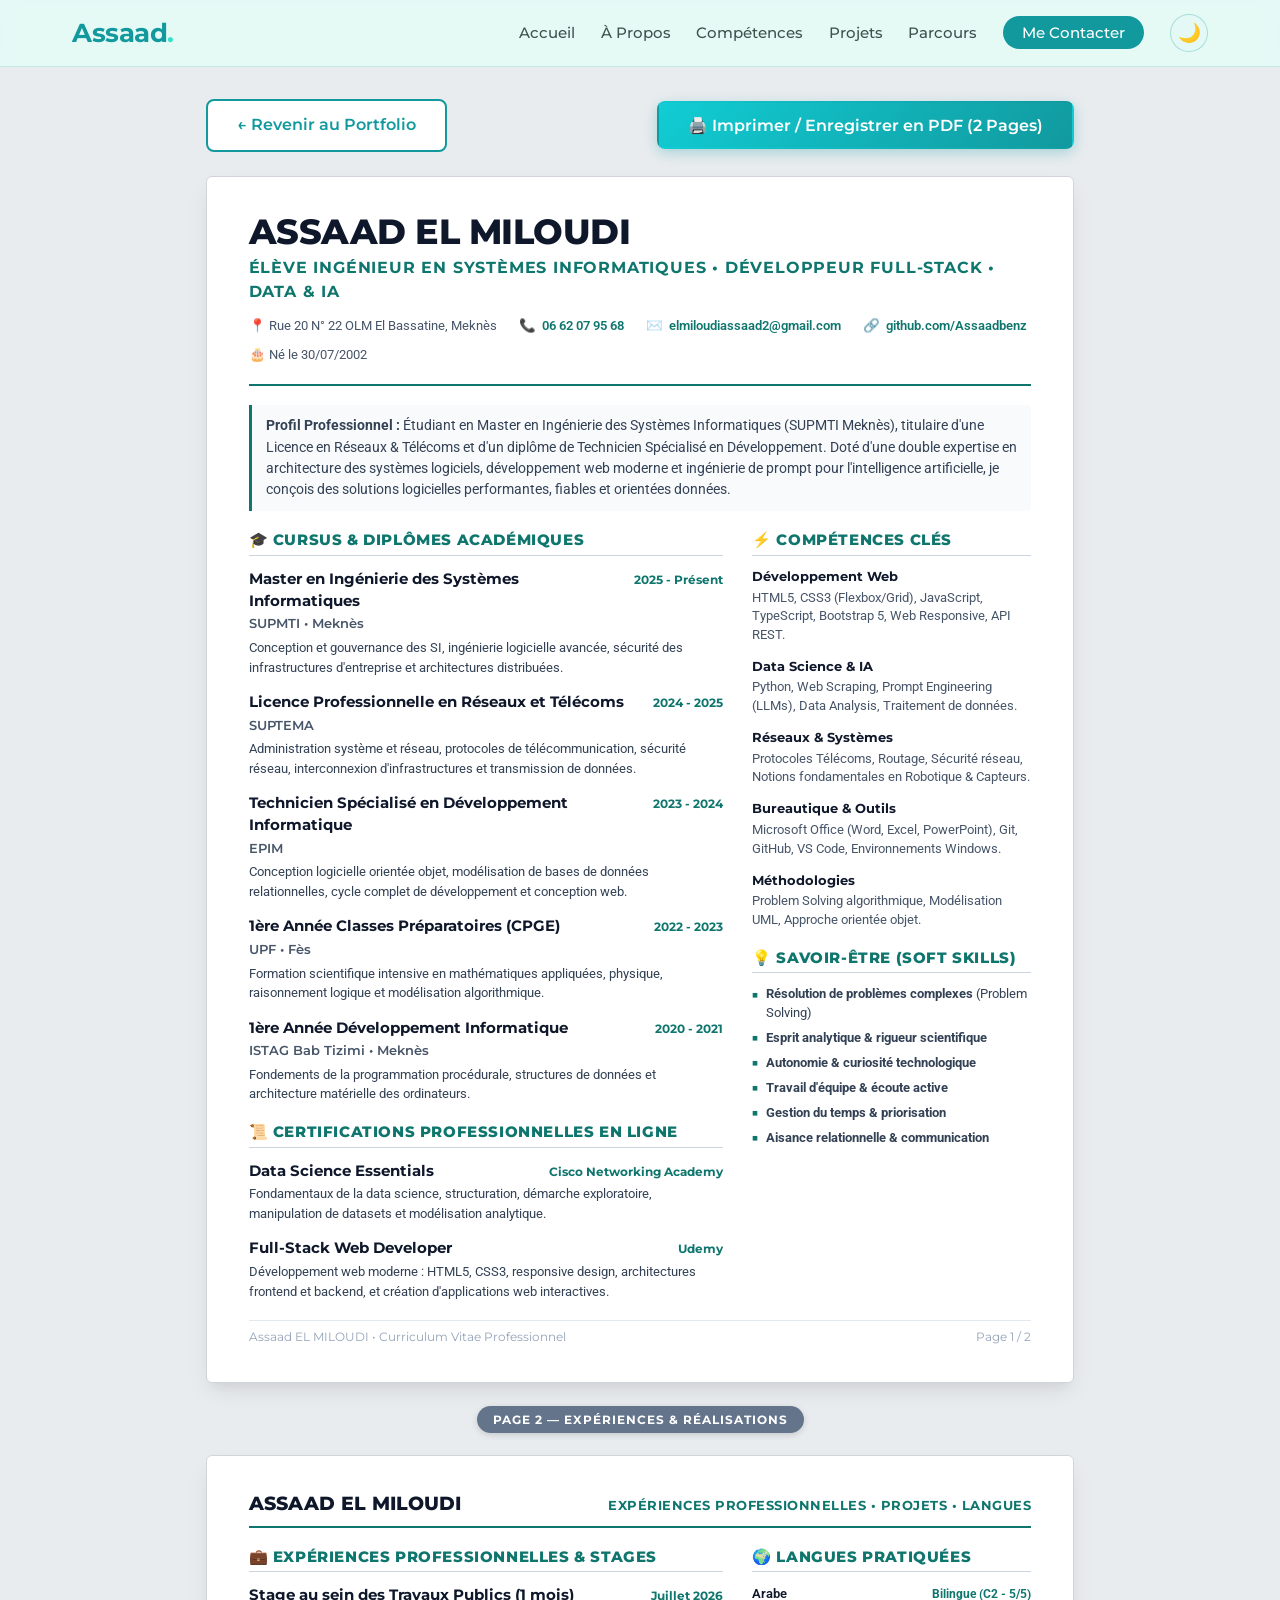
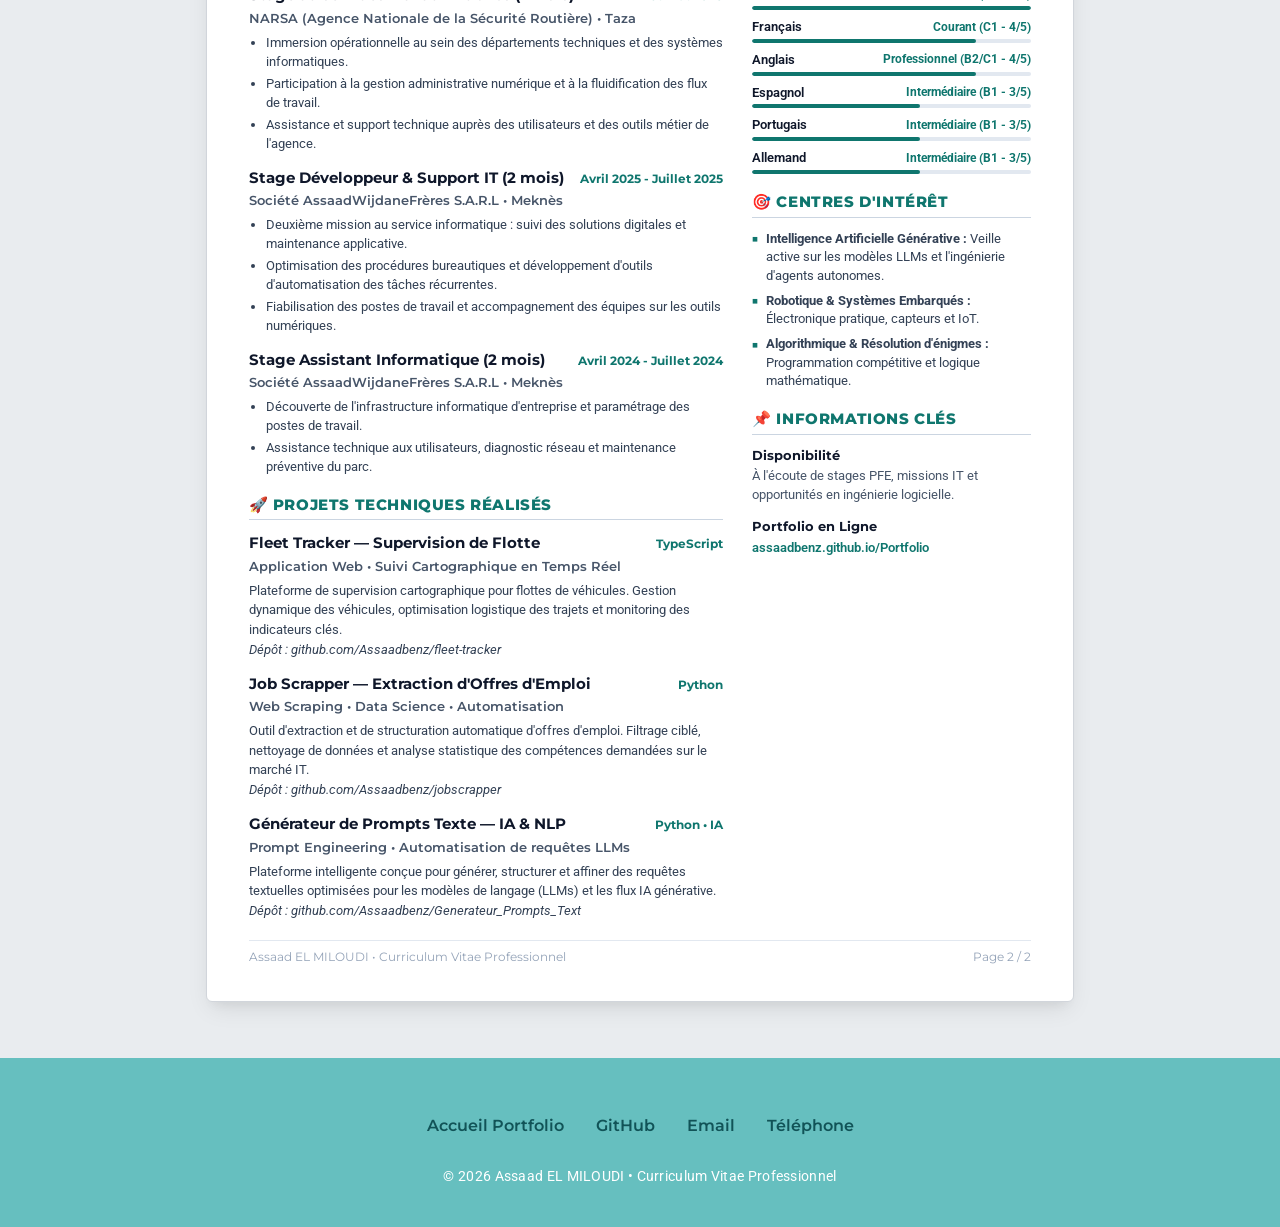
==== commit 5e21fd0c: "Redesign CV into ultra-professional 2-page A4 format with strict page breaks" ====
--- a/cv.html
+++ b/cv.html
@@ -3,16 +3,16 @@
 <head>
   <meta charset="UTF-8">
   <meta name="viewport" content="width=device-width, initial-scale=1.0">
-  <meta name="description" content="Curriculum Vitae d'Assaad EL MILOUDI - Étudiant Ingénieur en Systèmes Informatiques, Développeur Web et Analyste Données / IA.">
+  <meta name="description" content="Curriculum Vitae professionnel d'Assaad EL MILOUDI - Élève Ingénieur en Systèmes Informatiques, Développeur Web & Analyste Data/IA.">
   <title>CV | Assaad EL MILOUDI</title>
   <link rel="stylesheet" href="style.css">
   <link rel="preconnect" href="https://fonts.googleapis.com">
   <link rel="preconnect" href="https://fonts.gstatic.com" crossorigin>
-  <link href="https://fonts.googleapis.com/css2?family=Merriweather:ital,wght@0,300;0,400;0,700;1,300;1,400&family=Montserrat:wght@400;500;600;700&family=Sacramento&display=swap" rel="stylesheet">
+  <link href="https://fonts.googleapis.com/css2?family=Montserrat:wght@500;600;700;800&family=Roboto:wght@300;400;500;700&display=swap" rel="stylesheet">
 </head>
 <body class="cv-page-body">
 
-  <!-- En-tête / Navigation -->
+  <!-- En-tête / Navigation du site -->
   <header class="header">
     <nav class="navbar" aria-label="Navigation du CV">
       <a href="index.html" class="nav-brand">Assaad<span class="dot">.</span></a>
@@ -21,6 +21,7 @@
         <li><a href="index.html#a-propos">À Propos</a></li>
         <li><a href="index.html#competences">Compétences</a></li>
         <li><a href="index.html#projets">Projets</a></li>
+        <li><a href="index.html#parcours">Parcours</a></li>
         <li><a href="index.html#contact" class="nav-cta">Me Contacter</a></li>
         <li><button id="theme-toggle" class="theme-toggle-btn" title="Basculer Mode Sombre / Clair" aria-label="Basculer Mode Sombre / Clair">🌙</button></li>
       </ul>
@@ -28,315 +29,393 @@
   </header>
 
   <main class="cv-wrapper">
-    <!-- Barre d'actions supérieure -->
+    <!-- Barre d'actions supérieure (masquée à l'impression) -->
     <div class="cv-top-bar">
-      <a href="index.html" class="btn btn-secondary">&larr; Revenir au site web</a>
-      <a href="javascript:window.print()" class="btn btn-primary">🖨️ Imprimer / Enregistrer en PDF</a>
+      <a href="index.html" class="btn btn-secondary">&larr; Revenir au Portfolio</a>
+      <button onclick="window.print()" class="btn btn-primary">🖨️ Imprimer / Enregistrer en PDF (2 Pages)</button>
     </div>
 
-    <!-- Feuille du CV -->
-    <article class="cv-sheet">
-      <!-- En-tête du CV -->
-      <header class="cv-header">
-        <div class="cv-header-main">
-          <h1 class="cv-name">Assaad EL MILOUDI</h1>
-          <h2 class="cv-title">Étudiant Ingénieur en Systèmes Informatiques &bull; Développeur Web</h2>
-          <p class="cv-summary">
-            Étudiant en Master à SUPMTI Meknès, titulaire d'une Licence en Réseaux &amp; Télécoms et d'un diplôme de Technicien Spécialisé en Développement.
-            Rigoureux et passionné par les technologies numériques, je dispose d'une solide expérience pratique en développement d'applications, web scraping, analyse de données et ingénierie de prompt pour l'intelligence artificielle.
-          </p>
-        </div>
-
-        <div class="cv-contact-box">
-          <p><strong>Né le :</strong> 30/07/2002</p>
-          <p><strong>Email :</strong> <a href="mailto:elmiloudiassaad2@gmail.com">elmiloudiassaad2@gmail.com</a></p>
-          <p><strong>Téléphone :</strong> <a href="tel:0662079568">06 62 07 95 68</a></p>
-          <p><strong>Adresse :</strong> Rue 20 N° 22 OLM El Bassatine, Meknès</p>
-          <p><strong>GitHub :</strong> <a href="https://github.com/Assaadbenz" target="_blank" rel="noopener noreferrer">github.com/Assaadbenz</a></p>
+    <!-- ======================================================================
+         PAGE 1 DU CV : PROFIL, FORMATIONS, CERTIFICATIONS & COMPÉTENCES
+         ====================================================================== -->
+    <article class="cv-page-sheet cv-page-1">
+      
+      <!-- En-tête Exécutif -->
+      <header class="cv-header-exec">
+        <h1 class="cv-name-exec">ASSAAD EL MILOUDI</h1>
+        <div class="cv-title-exec">Élève Ingénieur en Systèmes Informatiques &bull; Développeur Full-Stack &bull; Data &amp; IA</div>
+        
+        <div class="cv-contact-row">
+          <span class="cv-contact-item">📍 Rue 20 N° 22 OLM El Bassatine, Meknès</span>
+          <span class="cv-contact-item">📞 <a href="tel:0662079568">06 62 07 95 68</a></span>
+          <span class="cv-contact-item">✉️ <a href="mailto:elmiloudiassaad2@gmail.com">elmiloudiassaad2@gmail.com</a></span>
+          <span class="cv-contact-item">🔗 <a href="https://github.com/Assaadbenz" target="_blank" rel="noopener noreferrer">github.com/Assaadbenz</a></span>
+          <span class="cv-contact-item">🎂 Né le 30/07/2002</span>
         </div>
       </header>
 
-      <!-- Grille Principale du CV (2 colonnes) -->
-      <div class="cv-content-grid">
+      <!-- Synthèse du Profil Professionnel -->
+      <div class="cv-summary-block">
+        <strong>Profil Professionnel :</strong> Étudiant en Master en Ingénierie des Systèmes Informatiques (SUPMTI Meknès), titulaire d'une Licence en Réseaux &amp; Télécoms et d'un diplôme de Technicien Spécialisé en Développement. Doté d'une double expertise en architecture des systèmes logiciels, développement web moderne et ingénierie de prompt pour l'intelligence artificielle, je conçois des solutions logicielles performantes, fiables et orientées données.
+      </div>
+
+      <!-- Corps Page 1 en 2 Colonnes -->
+      <div class="cv-two-col">
         
-        <!-- Colonne Gauche : Formations & Expériences -->
-        <div class="cv-main-col">
+        <!-- Colonne Gauche (Formations & Certifications) -->
+        <div class="cv-col-main">
           
-          <!-- Section Formations -->
-          <section class="cv-block">
-            <h3 class="cv-section-title">🎓 Formations &amp; Diplômes</h3>
-
-            <article class="cv-entry">
-              <div class="cv-entry-header">
-                <h4 class="cv-entry-title">Master en Ingénierie des Systèmes Informatiques</h4>
-                <span class="cv-entry-date">2025 - Présent</span>
-              </div>
-              <div class="cv-entry-org">SUPMTI &bull; Meknès</div>
-              <p class="cv-entry-desc">
-                Conception et gouvernance des systèmes d'information, ingénierie logicielle avancée, sécurité des infrastructures et gestion de projets technologiques complexes.
-              </p>
-            </article>
-
-            <article class="cv-entry">
-              <div class="cv-entry-header">
-                <h4 class="cv-entry-title">Licence Professionnelle en Réseaux et Télécoms</h4>
-                <span class="cv-entry-date">2024 - 2025</span>
-              </div>
-              <div class="cv-entry-org">SUPTEMA</div>
-              <p class="cv-entry-desc">
-                Administration réseau, protocoles de télécommunication, sécurité réseau, interconnexion d'infrastructures et transmission de données.
-              </p>
-            </article>
-
-            <article class="cv-entry">
-              <div class="cv-entry-header">
-                <h4 class="cv-entry-title">Technicien Spécialisé en Développement Informatique</h4>
-                <span class="cv-entry-date">2023 - 2024</span>
-              </div>
-              <div class="cv-entry-org">EPIM</div>
-              <p class="cv-entry-desc">
-                Développement d'applications d'entreprise, modélisation de bases de données relationnelles, algorithmique appliquée et programmation orientée objet.
-              </p>
-            </article>
-
-            <article class="cv-entry">
-              <div class="cv-entry-header">
-                <h4 class="cv-entry-title">1ère Année Classes Préparatoires</h4>
-                <span class="cv-entry-date">2022 - 2023</span>
-              </div>
-              <div class="cv-entry-org">UPF &bull; Fès</div>
-              <p class="cv-entry-desc">
-                Formation scientifique intensive en mathématiques, sciences physiques, logique formelle et modélisation analytique.
-              </p>
-            </article>
-
-            <article class="cv-entry">
-              <div class="cv-entry-header">
-                <h4 class="cv-entry-title">1ère Année Développement Informatique</h4>
-                <span class="cv-entry-date">2020 - 2021</span>
-              </div>
-              <div class="cv-entry-org">ISTAG Bab Tizimi &bull; Meknès</div>
-              <p class="cv-entry-desc">
-                Initiation aux structures de données, aux concepts fondamentaux de la programmation et à l'architecture des ordinateurs.
-              </p>
-            </article>
-          </section>
-
-          <!-- Section Certifications en Ligne -->
-          <section class="cv-block" style="margin-top: 2rem;">
-            <h3 class="cv-section-title">📜 Certifications en Ligne</h3>
-
-            <article class="cv-entry">
-              <div class="cv-entry-header">
-                <h4 class="cv-entry-title">Data Science Essentials</h4>
-                <span class="cv-entry-date">Cisco</span>
-              </div>
-              <div class="cv-entry-org">Cisco Networking Academy</div>
-              <p class="cv-entry-desc">
-                Maîtrise des fondamentaux de la science des données, structuration, démarche exploratoire et analyse de données.
-              </p>
-            </article>
-
-            <article class="cv-entry">
-              <div class="cv-entry-header">
-                <h4 class="cv-entry-title">Full-Stack Web Developer</h4>
-                <span class="cv-entry-date">Udemy</span>
-              </div>
-              <div class="cv-entry-org">Udemy &bull; Certification Complète</div>
-              <p class="cv-entry-desc">
-                Formation certifiante en développement web full-stack moderne : HTML5, CSS3, responsive design, architectures frontend et backend.
-              </p>
-            </article>
-          </section>
-
-          <!-- Section Expériences & Stages -->
-          <section class="cv-block" style="margin-top: 2rem;">
-            <h3 class="cv-section-title">💼 Expériences Professionnelles &amp; Stages</h3>
-
-            <article class="cv-entry">
-              <div class="cv-entry-header">
-                <h4 class="cv-entry-title">Stage au sein des Travaux Publics (1 mois)</h4>
-                <span class="cv-entry-date">Juillet 2026</span>
-              </div>
-              <div class="cv-entry-org">NARSA (Agence Nationale de la Sécurité Routière) &bull; Taza</div>
-              <p class="cv-entry-desc">
-                Collaboration avec le pôle technique : participation aux flux de travail numériques, administration des systèmes de gestion et support aux opérations de l'agence.
-              </p>
-            </article>
-
-            <article class="cv-entry">
-              <div class="cv-entry-header">
-                <h4 class="cv-entry-title">Stage en Secteur IT (2 mois)</h4>
-                <span class="cv-entry-date">Avril 2025 - Juillet 2025</span>
-              </div>
-              <div class="cv-entry-org">Société AssaadWijdaneFrères S.A.R.L &bull; Meknès</div>
-              <p class="cv-entry-desc">
-                Renforcement de l'infrastructure logicielle interne, maintenance corrective et évolutive des outils bureautiques et assistance technique aux équipes métier.
-              </p>
-            </article>
-
-            <article class="cv-entry">
-              <div class="cv-entry-header">
-                <h4 class="cv-entry-title">Stage en Secteur IT (2 mois)</h4>
-                <span class="cv-entry-date">Avril 2024 - Juillet 2024</span>
-              </div>
-              <div class="cv-entry-org">Société AssaadWijdaneFrères S.A.R.L &bull; Meknès</div>
-              <p class="cv-entry-desc">
-                Découverte de l'environnement de production, participation au paramétrage des postes et au déploiement de scripts utilitaires pour les collaborateurs.
-              </p>
-            </article>
-          </section>
-
-          <!-- Section Projets Réalisés -->
-          <section class="cv-block" style="margin-top: 2rem;">
-            <h3 class="cv-section-title">🚀 Projets Réalisés Notables</h3>
-
-            <article class="cv-entry">
-              <div class="cv-entry-header">
-                <h4 class="cv-entry-title">Fleet Tracker</h4>
-                <span class="cv-entry-date">TypeScript</span>
-              </div>
-              <p class="cv-entry-desc">
-                Plateforme web interactive de géolocalisation et de supervision de flotte de véhicules. Affichage cartographique en temps réel et gestion des trajets.
-                <br><a href="https://github.com/Assaadbenz/fleet-tracker" target="_blank" rel="noopener noreferrer">Lien GitHub : Assaadbenz/fleet-tracker</a>
-              </p>
-            </article>
-
-            <article class="cv-entry">
-              <div class="cv-entry-header">
-                <h4 class="cv-entry-title">Job Scrapper</h4>
-                <span class="cv-entry-date">Python</span>
-              </div>
-              <p class="cv-entry-desc">
-                Outil automatisé d'extraction et d'analyse d'offres d'emploi. Filtrage ciblé, structuration des données et analyse des compétences requises sur le marché IT.
-                <br><a href="https://github.com/Assaadbenz/jobscrapper" target="_blank" rel="noopener noreferrer">Lien GitHub : Assaadbenz/jobscrapper</a>
-              </p>
-            </article>
-
-            <article class="cv-entry">
-              <div class="cv-entry-header">
-                <h4 class="cv-entry-title">Générateur de Prompts Texte</h4>
-                <span class="cv-entry-date">Python &bull; IA</span>
-              </div>
-              <p class="cv-entry-desc">
-                Application dédiée à l'ingénierie de prompt automatique pour l'optimisation des requêtes adressées aux modèles d'intelligence artificielle (LLMs).
-                <br><a href="https://github.com/Assaadbenz/Generateur_Prompts_Text" target="_blank" rel="noopener noreferrer">Lien GitHub : Assaadbenz/Generateur_Prompts_Text</a>
-              </p>
-            </article>
+          <!-- Formations -->
+          <section class="cv-section">
+            <h3 class="cv-sec-title">🎓 Cursus &amp; Diplômes Académiques</h3>
+
+            <div class="cv-item">
+              <div class="cv-item-header">
+                <span class="cv-item-title">Master en Ingénierie des Systèmes Informatiques</span>
+                <span class="cv-item-date">2025 - Présent</span>
+              </div>
+              <div class="cv-item-subtitle">SUPMTI &bull; Meknès</div>
+              <p class="cv-item-desc">
+                Conception et gouvernance des SI, ingénierie logicielle avancée, sécurité des infrastructures d'entreprise et architectures distribuées.
+              </p>
+            </div>
+
+            <div class="cv-item">
+              <div class="cv-item-header">
+                <span class="cv-item-title">Licence Professionnelle en Réseaux et Télécoms</span>
+                <span class="cv-item-date">2024 - 2025</span>
+              </div>
+              <div class="cv-item-subtitle">SUPTEMA</div>
+              <p class="cv-item-desc">
+                Administration système et réseau, protocoles de télécommunication, sécurité réseau, interconnexion d'infrastructures et transmission de données.
+              </p>
+            </div>
+
+            <div class="cv-item">
+              <div class="cv-item-header">
+                <span class="cv-item-title">Technicien Spécialisé en Développement Informatique</span>
+                <span class="cv-item-date">2023 - 2024</span>
+              </div>
+              <div class="cv-item-subtitle">EPIM</div>
+              <p class="cv-item-desc">
+                Conception logicielle orientée objet, modélisation de bases de données relationnelles, cycle complet de développement et conception web.
+              </p>
+            </div>
+
+            <div class="cv-item">
+              <div class="cv-item-header">
+                <span class="cv-item-title">1ère Année Classes Préparatoires (CPGE)</span>
+                <span class="cv-item-date">2022 - 2023</span>
+              </div>
+              <div class="cv-item-subtitle">UPF &bull; Fès</div>
+              <p class="cv-item-desc">
+                Formation scientifique intensive en mathématiques appliquées, physique, raisonnement logique et modélisation algorithmique.
+              </p>
+            </div>
+
+            <div class="cv-item">
+              <div class="cv-item-header">
+                <span class="cv-item-title">1ère Année Développement Informatique</span>
+                <span class="cv-item-date">2020 - 2021</span>
+              </div>
+              <div class="cv-item-subtitle">ISTAG Bab Tizimi &bull; Meknès</div>
+              <p class="cv-item-desc">
+                Fondements de la programmation procédurale, structures de données et architecture matérielle des ordinateurs.
+              </p>
+            </div>
+          </section>
+
+          <!-- Certifications Officielles -->
+          <section class="cv-section">
+            <h3 class="cv-sec-title">📜 Certifications Professionnelles en Ligne</h3>
+
+            <div class="cv-item">
+              <div class="cv-item-header">
+                <span class="cv-item-title">Data Science Essentials</span>
+                <span class="cv-item-date">Cisco Networking Academy</span>
+              </div>
+              <p class="cv-item-desc">
+                Fondamentaux de la data science, structuration, démarche exploratoire, manipulation de datasets et modélisation analytique.
+              </p>
+            </div>
+
+            <div class="cv-item">
+              <div class="cv-item-header">
+                <span class="cv-item-title">Full-Stack Web Developer</span>
+                <span class="cv-item-date">Udemy</span>
+              </div>
+              <p class="cv-item-desc">
+                Développement web moderne : HTML5, CSS3, responsive design, architectures frontend et backend, et création d'applications web interactives.
+              </p>
+            </div>
           </section>
 
         </div>
 
-        <!-- Colonne Droite : Compétences & Langues -->
-        <aside class="cv-sidebar-col">
+        <!-- Colonne Droite (Compétences Techniques & Soft Skills) -->
+        <aside class="cv-col-side">
           
-          <!-- Compétences Techniques -->
-          <div class="cv-side-block">
-            <h3 class="cv-section-title">⚡ Compétences Techniques</h3>
-
-            <div class="cv-skills-category">
+          <!-- Hard Skills -->
+          <section class="cv-section">
+            <h3 class="cv-sec-title">⚡ Compétences Clés</h3>
+
+            <div class="cv-side-group">
               <h4>Développement Web</h4>
-              <p>HTML5, CSS3 (Flexbox/Grid), JavaScript, TypeScript, Bootstrap 5, Conception Responsive</p>
-            </div>
-
-            <div class="cv-skills-category">
-              <h4>Data Science &amp; Analyse</h4>
-              <p>Data Science Essentials, Web Scraping, Python, Structuration et traitement de données</p>
-            </div>
-
-            <div class="cv-skills-category">
-              <h4>Prompt Engineering &amp; IA</h4>
-              <p>Ingénierie de Prompt avancée, LLMs, Automatisation des requêtes IA, Notions en NLP</p>
-            </div>
-
-            <div class="cv-skills-category">
+              <p>HTML5, CSS3 (Flexbox/Grid), JavaScript, TypeScript, Bootstrap 5, Web Responsive, API REST.</p>
+            </div>
+
+            <div class="cv-side-group">
+              <h4>Data Science &amp; IA</h4>
+              <p>Python, Web Scraping, Prompt Engineering (LLMs), Data Analysis, Traitement de données.</p>
+            </div>
+
+            <div class="cv-side-group">
+              <h4>Réseaux &amp; Systèmes</h4>
+              <p>Protocoles Télécoms, Routage, Sécurité réseau, Notions fondamentales en Robotique &amp; Capteurs.</p>
+            </div>
+
+            <div class="cv-side-group">
               <h4>Bureautique &amp; Outils</h4>
-              <p>Microsoft Office (Word, Excel, PowerPoint), Git, GitHub, VS Code, Systèmes Windows</p>
-            </div>
-
-            <div class="cv-skills-category">
-              <h4>Robotique &amp; Réseaux</h4>
-              <p>Bases fondamentales en robotique et capteurs, Protocoles Réseaux &amp; Télécoms, Routage</p>
-            </div>
-          </div>
-
-          <!-- Compétences Comportementales (Soft Skills) -->
-          <div class="cv-side-block">
-            <h3 class="cv-section-title">💡 Soft Skills</h3>
-            <ul class="resume-skills-list" style="padding-left: 0;">
-              <li><strong>Résolution de problèmes :</strong> Approche méthodique et orientée solutions (Problem Solving).</li>
-              <li><strong>Esprit analytique :</strong> Rigueur scientifique et capacité de diagnostic rapide.</li>
-              <li><strong>Autonomie :</strong> Veille technologique active et apprentissage continu.</li>
-              <li><strong>Travail en équipe :</strong> Communication claire, écoute et sens du collectif.</li>
-              <li><strong>Organisation :</strong> Gestion du temps, priorisation et respect des délais.</li>
+              <p>Microsoft Office (Word, Excel, PowerPoint), Git, GitHub, VS Code, Environnements Windows.</p>
+            </div>
+
+            <div class="cv-side-group">
+              <h4>Méthodologies</h4>
+              <p>Problem Solving algorithmique, Modélisation UML, Approche orientée objet.</p>
+            </div>
+          </section>
+
+          <!-- Soft Skills -->
+          <section class="cv-section">
+            <h3 class="cv-sec-title">💡 Savoir-Être (Soft Skills)</h3>
+            <ul class="cv-soft-list">
+              <li><strong>Résolution de problèmes complexes</strong> (Problem Solving)</li>
+              <li><strong>Esprit analytique &amp; rigueur scientifique</strong></li>
+              <li><strong>Autonomie &amp; curiosité technologique</strong></li>
+              <li><strong>Travail d'équipe &amp; écoute active</strong></li>
+              <li><strong>Gestion du temps &amp; priorisation</strong></li>
+              <li><strong>Aisance relationnelle &amp; communication</strong></li>
             </ul>
-          </div>
-
+          </section>
+
+        </aside>
+
+      </div>
+
+      <!-- Footer Page 1 -->
+      <footer class="cv-page-footer">
+        <span>Assaad EL MILOUDI &bull; Curriculum Vitae Professionnel</span>
+        <span>Page 1 / 2</span>
+      </footer>
+
+    </article>
+
+    <!-- Séparateur visuel à l'écran (masqué à l'impression) -->
+    <div class="cv-page-separator">
+      <span>Page 2 &mdash; Expériences &amp; Réalisations</span>
+    </div>
+
+    <!-- ======================================================================
+         PAGE 2 DU CV : EXPÉRIENCES, PROJETS GITHUB, LANGUES & INTÉRÊTS
+         ====================================================================== -->
+    <article class="cv-page-sheet cv-page-2">
+      
+      <!-- En-tête Page 2 -->
+      <header class="cv-header-page2">
+        <h2>ASSAAD EL MILOUDI</h2>
+        <span>Expériences Professionnelles &bull; Projets &bull; Langues</span>
+      </header>
+
+      <!-- Corps Page 2 en 2 Colonnes -->
+      <div class="cv-two-col">
+        
+        <!-- Colonne Gauche (Stages & Projets) -->
+        <div class="cv-col-main">
+          
+          <!-- Expériences & Stages -->
+          <section class="cv-section">
+            <h3 class="cv-sec-title">💼 Expériences Professionnelles &amp; Stages</h3>
+
+            <div class="cv-item">
+              <div class="cv-item-header">
+                <span class="cv-item-title">Stage au sein des Travaux Publics (1 mois)</span>
+                <span class="cv-item-date">Juillet 2026</span>
+              </div>
+              <div class="cv-item-subtitle">NARSA (Agence Nationale de la Sécurité Routière) &bull; Taza</div>
+              <ul class="cv-item-bullets">
+                <li>Immersion opérationnelle au sein des départements techniques et des systèmes informatiques.</li>
+                <li>Participation à la gestion administrative numérique et à la fluidification des flux de travail.</li>
+                <li>Assistance et support technique auprès des utilisateurs et des outils métier de l'agence.</li>
+              </ul>
+            </div>
+
+            <div class="cv-item">
+              <div class="cv-item-header">
+                <span class="cv-item-title">Stage Développeur &amp; Support IT (2 mois)</span>
+                <span class="cv-item-date">Avril 2025 - Juillet 2025</span>
+              </div>
+              <div class="cv-item-subtitle">Société AssaadWijdaneFrères S.A.R.L &bull; Meknès</div>
+              <ul class="cv-item-bullets">
+                <li>Deuxième mission au service informatique : suivi des solutions digitales et maintenance applicative.</li>
+                <li>Optimisation des procédures bureautiques et développement d'outils d'automatisation des tâches récurrentes.</li>
+                <li>Fiabilisation des postes de travail et accompagnement des équipes sur les outils numériques.</li>
+              </ul>
+            </div>
+
+            <div class="cv-item">
+              <div class="cv-item-header">
+                <span class="cv-item-title">Stage Assistant Informatique (2 mois)</span>
+                <span class="cv-item-date">Avril 2024 - Juillet 2024</span>
+              </div>
+              <div class="cv-item-subtitle">Société AssaadWijdaneFrères S.A.R.L &bull; Meknès</div>
+              <ul class="cv-item-bullets">
+                <li>Découverte de l'infrastructure informatique d'entreprise et paramétrage des postes de travail.</li>
+                <li>Assistance technique aux utilisateurs, diagnostic réseau et maintenance préventive du parc.</li>
+              </ul>
+            </div>
+          </section>
+
+          <!-- Projets Notables -->
+          <section class="cv-section">
+            <h3 class="cv-sec-title">🚀 Projets Techniques Réalisés</h3>
+
+            <div class="cv-item">
+              <div class="cv-item-header">
+                <span class="cv-item-title">Fleet Tracker &mdash; Supervision de Flotte</span>
+                <span class="cv-item-date">TypeScript</span>
+              </div>
+              <div class="cv-item-subtitle">Application Web &bull; Suivi Cartographique en Temps Réel</div>
+              <p class="cv-item-desc">
+                Plateforme de supervision cartographique pour flottes de véhicules. Gestion dynamique des véhicules, optimisation logistique des trajets et monitoring des indicateurs clés.
+                <br><em>Dépôt : github.com/Assaadbenz/fleet-tracker</em>
+              </p>
+            </div>
+
+            <div class="cv-item">
+              <div class="cv-item-header">
+                <span class="cv-item-title">Job Scrapper &mdash; Extraction d'Offres d'Emploi</span>
+                <span class="cv-item-date">Python</span>
+              </div>
+              <div class="cv-item-subtitle">Web Scraping &bull; Data Science &bull; Automatisation</div>
+              <p class="cv-item-desc">
+                Outil d'extraction et de structuration automatique d'offres d'emploi. Filtrage ciblé, nettoyage de données et analyse statistique des compétences demandées sur le marché IT.
+                <br><em>Dépôt : github.com/Assaadbenz/jobscrapper</em>
+              </p>
+            </div>
+
+            <div class="cv-item">
+              <div class="cv-item-header">
+                <span class="cv-item-title">Générateur de Prompts Texte &mdash; IA &amp; NLP</span>
+                <span class="cv-item-date">Python &bull; IA</span>
+              </div>
+              <div class="cv-item-subtitle">Prompt Engineering &bull; Automatisation de requêtes LLMs</div>
+              <p class="cv-item-desc">
+                Plateforme intelligente conçue pour générer, structurer et affiner des requêtes textuelles optimisées pour les modèles de langage (LLMs) et les flux IA générative.
+                <br><em>Dépôt : github.com/Assaadbenz/Generateur_Prompts_Text</em>
+              </p>
+            </div>
+          </section>
+
+        </div>
+
+        <!-- Colonne Droite (Langues, Centres d'intérêt & Contact) -->
+        <aside class="cv-col-side">
+          
           <!-- Langues -->
-          <div class="cv-side-block">
-            <h3 class="cv-section-title">🌍 Langues</h3>
-            
-            <div class="languages-list">
-              <div class="language-item">
-                <div class="language-header">
-                  <span class="language-name">Arabe</span>
-                  <span class="language-score">Niveau 5/5</span>
-                </div>
-                <div class="language-bar"><div class="language-fill fill-5"></div></div>
-              </div>
-
-              <div class="language-item">
-                <div class="language-header">
-                  <span class="language-name">Français</span>
-                  <span class="language-score">Niveau 4/5</span>
-                </div>
-                <div class="language-bar"><div class="language-fill fill-4"></div></div>
-              </div>
-
-              <div class="language-item">
-                <div class="language-header">
-                  <span class="language-name">Anglais</span>
-                  <span class="language-score">Niveau 4/5</span>
-                </div>
-                <div class="language-bar"><div class="language-fill fill-4"></div></div>
-              </div>
-
-              <div class="language-item">
-                <div class="language-header">
-                  <span class="language-name">Espagnol</span>
-                  <span class="language-score">Niveau 3/5</span>
-                </div>
-                <div class="language-bar"><div class="language-fill fill-3"></div></div>
-              </div>
-
-              <div class="language-item">
-                <div class="language-header">
-                  <span class="language-name">Portugais</span>
-                  <span class="language-score">Niveau 3/5</span>
-                </div>
-                <div class="language-bar"><div class="language-fill fill-3"></div></div>
-              </div>
-
-              <div class="language-item">
-                <div class="language-header">
-                  <span class="language-name">Allemand</span>
-                  <span class="language-score">Niveau 3/5</span>
-                </div>
-                <div class="language-bar"><div class="language-fill fill-3"></div></div>
-              </div>
-            </div>
-          </div>
+          <section class="cv-section">
+            <h3 class="cv-sec-title">🌍 Langues Pratiquées</h3>
+            <div class="cv-lang-list">
+              <div class="cv-lang-item">
+                <div class="cv-lang-row">
+                  <span class="cv-lang-name">Arabe</span>
+                  <span class="cv-lang-level">Bilingue (C2 - 5/5)</span>
+                </div>
+                <div class="cv-lang-bar-thin"><div class="cv-lang-fill-thin" style="width: 100%;"></div></div>
+              </div>
+
+              <div class="cv-lang-item">
+                <div class="cv-lang-row">
+                  <span class="cv-lang-name">Français</span>
+                  <span class="cv-lang-level">Courant (C1 - 4/5)</span>
+                </div>
+                <div class="cv-lang-bar-thin"><div class="cv-lang-fill-thin" style="width: 80%;"></div></div>
+              </div>
+
+              <div class="cv-lang-item">
+                <div class="cv-lang-row">
+                  <span class="cv-lang-name">Anglais</span>
+                  <span class="cv-lang-level">Professionnel (B2/C1 - 4/5)</span>
+                </div>
+                <div class="cv-lang-bar-thin"><div class="cv-lang-fill-thin" style="width: 80%;"></div></div>
+              </div>
+
+              <div class="cv-lang-item">
+                <div class="cv-lang-row">
+                  <span class="cv-lang-name">Espagnol</span>
+                  <span class="cv-lang-level">Intermédiaire (B1 - 3/5)</span>
+                </div>
+                <div class="cv-lang-bar-thin"><div class="cv-lang-fill-thin" style="width: 60%;"></div></div>
+              </div>
+
+              <div class="cv-lang-item">
+                <div class="cv-lang-row">
+                  <span class="cv-lang-name">Portugais</span>
+                  <span class="cv-lang-level">Intermédiaire (B1 - 3/5)</span>
+                </div>
+                <div class="cv-lang-bar-thin"><div class="cv-lang-fill-thin" style="width: 60%;"></div></div>
+              </div>
+
+              <div class="cv-lang-item">
+                <div class="cv-lang-row">
+                  <span class="cv-lang-name">Allemand</span>
+                  <span class="cv-lang-level">Intermédiaire (B1 - 3/5)</span>
+                </div>
+                <div class="cv-lang-bar-thin"><div class="cv-lang-fill-thin" style="width: 60%;"></div></div>
+              </div>
+            </div>
+          </section>
+
+          <!-- Centres d'Intérêt -->
+          <section class="cv-section">
+            <h3 class="cv-sec-title">🎯 Centres d'Intérêt</h3>
+            <ul class="cv-soft-list">
+              <li><strong>Intelligence Artificielle Générative :</strong> Veille active sur les modèles LLMs et l'ingénierie d'agents autonomes.</li>
+              <li><strong>Robotique &amp; Systèmes Embarqués :</strong> Électronique pratique, capteurs et IoT.</li>
+              <li><strong>Algorithmique &amp; Résolution d'énigmes :</strong> Programmation compétitive et logique mathématique.</li>
+            </ul>
+          </section>
+
+          <!-- Disponibilité & Liens -->
+          <section class="cv-section">
+            <h3 class="cv-sec-title">📌 Informations Clés</h3>
+            <div class="cv-side-group">
+              <h4>Disponibilité</h4>
+              <p>À l'écoute de stages PFE, missions IT et opportunités en ingénierie logicielle.</p>
+            </div>
+            <div class="cv-side-group">
+              <h4>Portfolio en Ligne</h4>
+              <p><a href="https://assaadbenz.github.io/Portfolio/" target="_blank" rel="noopener noreferrer" style="color: #0f766e; font-weight: 600;">assaadbenz.github.io/Portfolio</a></p>
+            </div>
+          </section>
 
         </aside>
 
       </div>
+
+      <!-- Footer Page 2 -->
+      <footer class="cv-page-footer">
+        <span>Assaad EL MILOUDI &bull; Curriculum Vitae Professionnel</span>
+        <span>Page 2 / 2</span>
+      </footer>
+
     </article>
+
   </main>
 
-  <!-- Pied de page -->
+  <!-- Pied de page du site web (masqué à l'impression) -->
   <footer class="bottom-container">
     <div class="footer-links">
-      <a class="footer-link" href="index.html">Accueil</a>
+      <a class="footer-link" href="index.html">Accueil Portfolio</a>
       <a class="footer-link" href="https://github.com/Assaadbenz" target="_blank" rel="noopener noreferrer">GitHub</a>
       <a class="footer-link" href="mailto:elmiloudiassaad2@gmail.com">Email</a>
       <a class="footer-link" href="tel:0662079568">Téléphone</a>
@@ -344,7 +423,7 @@
     <p class="copyright">&copy; 2026 Assaad EL MILOUDI &bull; Curriculum Vitae Professionnel</p>
   </footer>
 
-  <!-- Script d'améliorations interactives -->
+  <!-- Script interactif (Dark Mode, etc.) -->
   <script src="script.js" defer></script>
 </body>
 </html>
--- a/style.css
+++ b/style.css
@@ -1137,17 +1137,19 @@
 }
 
 /* ==========================================================================
-   PAGE CV INDÉPENDANTE (cv.html)
+   PAGE CV INDÉPENDANTE EN 2 PAGES STRICTES (cv.html)
    ========================================================================== */
 .cv-page-body {
-  background-color: #eef6f5;
-  color: #2d3748;
+  background-color: #e9ecef;
+  color: #1e293b;
+  font-family: -apple-system, BlinkMacSystemFont, "Segoe UI", Roboto, "Helvetica Neue", Arial, sans-serif;
+  line-height: 1.5;
 }
 
 .cv-wrapper {
-  max-width: 950px;
-  margin: 2.5rem auto 4rem;
-  padding: 0 1.5rem;
+  max-width: 900px;
+  margin: 2rem auto 3.5rem;
+  padding: 0 1rem;
 }
 
 .cv-top-bar {
@@ -1155,145 +1157,317 @@
   justify-content: space-between;
   align-items: center;
   margin-bottom: 1.5rem;
-}
-
-.cv-sheet {
-  background-color: var(--color-white);
-  border: 1px solid var(--color-border);
-  border-radius: var(--radius-md);
-  box-shadow: var(--shadow-lg);
-  padding: 3.5rem;
+  gap: 1rem;
+}
+
+.cv-page-sheet {
+  background-color: #ffffff;
+  border: 1px solid #d1d5db;
+  border-radius: 6px;
+  box-shadow: 0 10px 25px -5px rgba(0, 0, 0, 0.1), 0 8px 10px -6px rgba(0, 0, 0, 0.05);
+  padding: 2.2rem 2.6rem;
+  margin-bottom: 2.5rem;
   position: relative;
-}
-
-.cv-header {
-  display: grid;
-  grid-template-columns: 1fr auto;
-  gap: 2rem;
-  align-items: center;
-  padding-bottom: 2rem;
-  border-bottom: 2px solid var(--color-hero-bg);
-}
-
-.cv-name {
-  font-size: 2.7rem;
-  color: var(--color-primary);
-  margin-bottom: 0.3rem;
+  box-sizing: border-box;
+}
+
+.cv-page-separator {
+  text-align: center;
+  margin: -1rem auto 1.5rem;
+  position: relative;
+}
+
+.cv-page-separator span {
+  background-color: #64748b;
+  color: #ffffff;
+  font-family: var(--font-heading);
+  font-size: 0.75rem;
+  font-weight: 700;
+  text-transform: uppercase;
+  letter-spacing: 1px;
+  padding: 0.35rem 1rem;
+  border-radius: 9999px;
+  box-shadow: 0 2px 6px rgba(0, 0, 0, 0.15);
+}
+
+/* En-tête Page 1 */
+.cv-header-exec {
+  border-bottom: 2px solid #0f766e;
+  padding-bottom: 1.2rem;
+  margin-bottom: 1.2rem;
+}
+
+.cv-name-exec {
+  font-family: var(--font-heading);
+  font-size: 2.2rem;
+  font-weight: 800;
+  color: #0f172a;
   letter-spacing: -0.5px;
-}
-
-.cv-title {
-  font-size: 1.35rem;
-  color: var(--color-text-heading);
+  line-height: 1.15;
+  margin-bottom: 0.25rem;
+}
+
+.cv-title-exec {
+  font-family: var(--font-heading);
+  font-size: 1rem;
+  font-weight: 700;
+  color: #0f766e;
+  text-transform: uppercase;
+  letter-spacing: 0.8px;
+  margin-bottom: 0.75rem;
+}
+
+.cv-contact-row {
+  display: flex;
+  flex-wrap: wrap;
+  align-items: center;
+  gap: 0.5rem 1.4rem;
+  font-size: 0.84rem;
+  color: #475569;
+}
+
+.cv-contact-item {
+  display: inline-flex;
+  align-items: center;
+  gap: 0.35rem;
+}
+
+.cv-contact-item a {
+  color: #0f766e;
   font-weight: 600;
-  margin-bottom: 0.75rem;
-}
-
-.cv-summary {
-  font-size: 0.95rem;
-  line-height: 1.75;
-  color: var(--color-text-main);
-  max-width: 580px;
-}
-
-.cv-contact-box {
-  background-color: var(--color-hero-bg);
-  border: 1px solid rgba(17, 153, 158, 0.25);
-  border-radius: var(--radius-sm);
-  padding: 1.4rem;
-  font-size: 0.88rem;
-  min-width: 280px;
-  display: flex;
-  flex-direction: column;
-  gap: 0.45rem;
-}
-
-.cv-contact-box p {
-  line-height: 1.5;
-}
-
-.cv-contact-box strong {
-  color: var(--color-primary-hover);
-  font-family: var(--font-heading);
-}
-
-.cv-content-grid {
-  display: grid;
-  grid-template-columns: 1.6fr 1fr;
-  gap: 2.5rem;
-  margin-top: 2rem;
-}
-
-.cv-section-title {
-  font-size: 1.25rem;
-  color: var(--color-primary);
+  text-decoration: none;
+}
+
+.cv-contact-item a:hover {
+  text-decoration: underline;
+}
+
+/* Accroche / Profil */
+.cv-summary-block {
+  background-color: #f8fafc;
+  border-left: 3px solid #0f766e;
+  padding: 0.65rem 0.9rem;
+  border-radius: 0 4px 4px 0;
+  margin-bottom: 1.2rem;
+  font-size: 0.86rem;
+  line-height: 1.55;
+  color: #334155;
+}
+
+/* En-tête Page 2 */
+.cv-header-page2 {
+  display: flex;
+  justify-content: space-between;
+  align-items: baseline;
+  border-bottom: 2px solid #0f766e;
+  padding-bottom: 0.6rem;
+  margin-bottom: 1.2rem;
+}
+
+.cv-header-page2 h2 {
+  font-family: var(--font-heading);
+  font-size: 1.2rem;
+  font-weight: 800;
+  color: #0f172a;
+}
+
+.cv-header-page2 span {
+  font-family: var(--font-heading);
+  font-size: 0.8rem;
+  font-weight: 700;
+  color: #0f766e;
   text-transform: uppercase;
   letter-spacing: 0.5px;
-  margin-bottom: 1.25rem;
-  padding-bottom: 0.4rem;
-  border-bottom: 2px solid var(--color-hero-bg);
-}
-
-.cv-entry {
-  margin-bottom: 1.6rem;
-}
-
-.cv-entry:last-child {
+}
+
+/* Structure à deux colonnes */
+.cv-two-col {
+  display: grid;
+  grid-template-columns: 1.7fr 1fr;
+  gap: 1.8rem;
+}
+
+/* Sections et Titres */
+.cv-section {
+  margin-bottom: 1.15rem;
+}
+
+.cv-section:last-child {
   margin-bottom: 0;
 }
 
-.cv-entry-header {
+.cv-sec-title {
+  font-family: var(--font-heading);
+  font-size: 0.95rem;
+  font-weight: 800;
+  color: #0f766e;
+  text-transform: uppercase;
+  letter-spacing: 0.6px;
+  border-bottom: 1px solid #cbd5e1;
+  padding-bottom: 0.3rem;
+  margin-bottom: 0.75rem;
+  display: flex;
+  align-items: center;
+  gap: 0.4rem;
+}
+
+/* Entrées d'Expérience et de Formation */
+.cv-item {
+  margin-bottom: 0.85rem;
+  position: relative;
+}
+
+.cv-item:last-child {
+  margin-bottom: 0;
+}
+
+.cv-item-header {
   display: flex;
   justify-content: space-between;
   align-items: baseline;
   gap: 0.5rem;
-}
-
-.cv-entry-title {
-  font-size: 1.05rem;
-  color: var(--color-text-heading);
-}
-
-.cv-entry-date {
+  margin-bottom: 0.15rem;
+}
+
+.cv-item-title {
+  font-family: var(--font-heading);
+  font-size: 0.92rem;
+  font-weight: 700;
+  color: #0f172a;
+}
+
+.cv-item-date {
+  font-family: var(--font-heading);
+  font-size: 0.78rem;
+  font-weight: 700;
+  color: #0f766e;
+  white-space: nowrap;
+}
+
+.cv-item-subtitle {
   font-family: var(--font-heading);
   font-size: 0.82rem;
+  font-weight: 600;
+  color: #475569;
+  margin-bottom: 0.25rem;
+}
+
+.cv-item-desc {
+  font-size: 0.82rem;
+  line-height: 1.5;
+  color: #334155;
+}
+
+.cv-item-bullets {
+  padding-left: 1.1rem;
+  margin: 0.25rem 0 0;
+  font-size: 0.82rem;
+  line-height: 1.45;
+  color: #334155;
+}
+
+.cv-item-bullets li {
+  margin-bottom: 0.2rem;
+}
+
+/* Blocs de la colonne latérale */
+.cv-side-group {
+  margin-bottom: 0.85rem;
+}
+
+.cv-side-group:last-child {
+  margin-bottom: 0;
+}
+
+.cv-side-group h4 {
+  font-family: var(--font-heading);
+  font-size: 0.84rem;
   font-weight: 700;
-  color: var(--color-primary);
-  white-space: nowrap;
-}
-
-.cv-entry-org {
-  font-family: var(--font-heading);
-  font-size: 0.88rem;
-  color: var(--color-text-muted);
+  color: #0f172a;
+  margin-bottom: 0.2rem;
+}
+
+.cv-side-group p {
+  font-size: 0.8rem;
+  line-height: 1.45;
+  color: #475569;
+}
+
+/* Soft skills compactes */
+.cv-soft-list {
+  list-style: none;
+  padding: 0;
+  margin: 0;
+  font-size: 0.8rem;
+  line-height: 1.45;
+  color: #334155;
+}
+
+.cv-soft-list li {
+  margin-bottom: 0.4rem;
+  position: relative;
+  padding-left: 0.85rem;
+}
+
+.cv-soft-list li::before {
+  content: "■";
+  position: absolute;
+  left: 0;
+  color: #0f766e;
+  font-size: 0.6rem;
+  top: 0.15rem;
+}
+
+/* Langues compactes */
+.cv-lang-list {
+  display: flex;
+  flex-direction: column;
+  gap: 0.45rem;
+}
+
+.cv-lang-row {
+  display: flex;
+  justify-content: space-between;
+  align-items: center;
+  font-size: 0.8rem;
+}
+
+.cv-lang-name {
   font-weight: 600;
-  margin-bottom: 0.35rem;
-}
-
-.cv-entry-desc {
-  font-size: 0.88rem;
-  line-height: 1.65;
-  color: var(--color-text-main);
-}
-
-.cv-side-block {
-  margin-bottom: 2rem;
-}
-
-.cv-skills-category {
-  margin-bottom: 1.1rem;
-}
-
-.cv-skills-category h4 {
-  font-size: 0.9rem;
-  color: var(--color-text-heading);
-  margin-bottom: 0.3rem;
-}
-
-.cv-skills-category p {
-  font-size: 0.85rem;
-  color: var(--color-text-muted);
-  line-height: 1.6;
+  color: #0f172a;
+}
+
+.cv-lang-level {
+  font-size: 0.76rem;
+  font-weight: 700;
+  color: #0f766e;
+}
+
+.cv-lang-bar-thin {
+  height: 4px;
+  background-color: #e2e8f0;
+  border-radius: 9999px;
+  overflow: hidden;
+  margin-top: 0.15rem;
+}
+
+.cv-lang-fill-thin {
+  height: 100%;
+  background-color: #0f766e;
+  border-radius: 9999px;
+}
+
+/* Pied de page du CV */
+.cv-page-footer {
+  margin-top: 1.2rem;
+  padding-top: 0.5rem;
+  border-top: 1px solid #e2e8f0;
+  display: flex;
+  justify-content: space-between;
+  align-items: center;
+  font-size: 0.72rem;
+  color: #94a3b8;
+  font-family: var(--font-heading);
 }
 
 /* ==========================================================================
@@ -1478,32 +1652,107 @@
 }
 
 /* ==========================================================================
-   OPTIMISATION POUR IMPRESSION (@media print)
+   OPTIMISATION POUR IMPRESSION (@media print - 2 PAGES STRICTES)
    ========================================================================== */
 @media print {
+  @page {
+    size: A4 portrait;
+    margin: 8mm 12mm 8mm 12mm;
+  }
+
+  *,
+  *::before,
+  *::after {
+    box-shadow: none !important;
+    text-shadow: none !important;
+  }
+
+  body,
+  html,
+  .cv-page-body {
+    background-color: #ffffff !important;
+    color: #0f172a !important;
+    font-size: 8.8pt !important;
+    line-height: 1.4 !important;
+    margin: 0 !important;
+    padding: 0 !important;
+    -webkit-print-color-adjust: exact !important;
+    print-color-adjust: exact !important;
+  }
+
   .header,
   .footer,
   .bottom-container,
   .cv-top-bar,
-  .btn {
+  .btn,
+  .back-to-top,
+  .portfolio-toast,
+  .cv-page-separator {
     display: none !important;
-  }
-
-  body,
-  .cv-page-body {
-    background-color: #ffffff !important;
-    color: #000000 !important;
   }
 
   .cv-wrapper {
     margin: 0 !important;
     padding: 0 !important;
     max-width: 100% !important;
-  }
-
-  .cv-sheet {
+    width: 100% !important;
+  }
+
+  .cv-page-sheet {
     border: none !important;
     box-shadow: none !important;
+    border-radius: 0 !important;
     padding: 0 !important;
-  }
-}
+    margin: 0 !important;
+    width: 100% !important;
+    background: transparent !important;
+  }
+
+  /* Règle de coupure exacte : Page 1 coupe après, Page 2 ne déborde pas */
+  .cv-page-1 {
+    page-break-after: always !important;
+    break-after: page !important;
+    min-height: 275mm !important;
+    max-height: 280mm !important;
+    box-sizing: border-box !important;
+  }
+
+  .cv-page-2 {
+    page-break-before: always !important;
+    break-before: page !important;
+    page-break-after: avoid !important;
+    break-after: avoid !important;
+    min-height: 275mm !important;
+    max-height: 280mm !important;
+    box-sizing: border-box !important;
+  }
+
+  .cv-sec-title {
+    color: #0f766e !important;
+    border-bottom: 1px solid #94a3b8 !important;
+  }
+
+  .cv-item-title,
+  .cv-name-exec {
+    color: #0f172a !important;
+  }
+
+  .cv-item-date,
+  .cv-title-exec,
+  .cv-lang-level {
+    color: #0f766e !important;
+  }
+
+  .cv-summary-block {
+    background-color: #f1f5f9 !important;
+    border-left: 3px solid #0f766e !important;
+  }
+
+  .cv-lang-bar-thin {
+    background-color: #e2e8f0 !important;
+  }
+
+  .cv-lang-fill-thin {
+    background-color: #0f766e !important;
+  }
+}
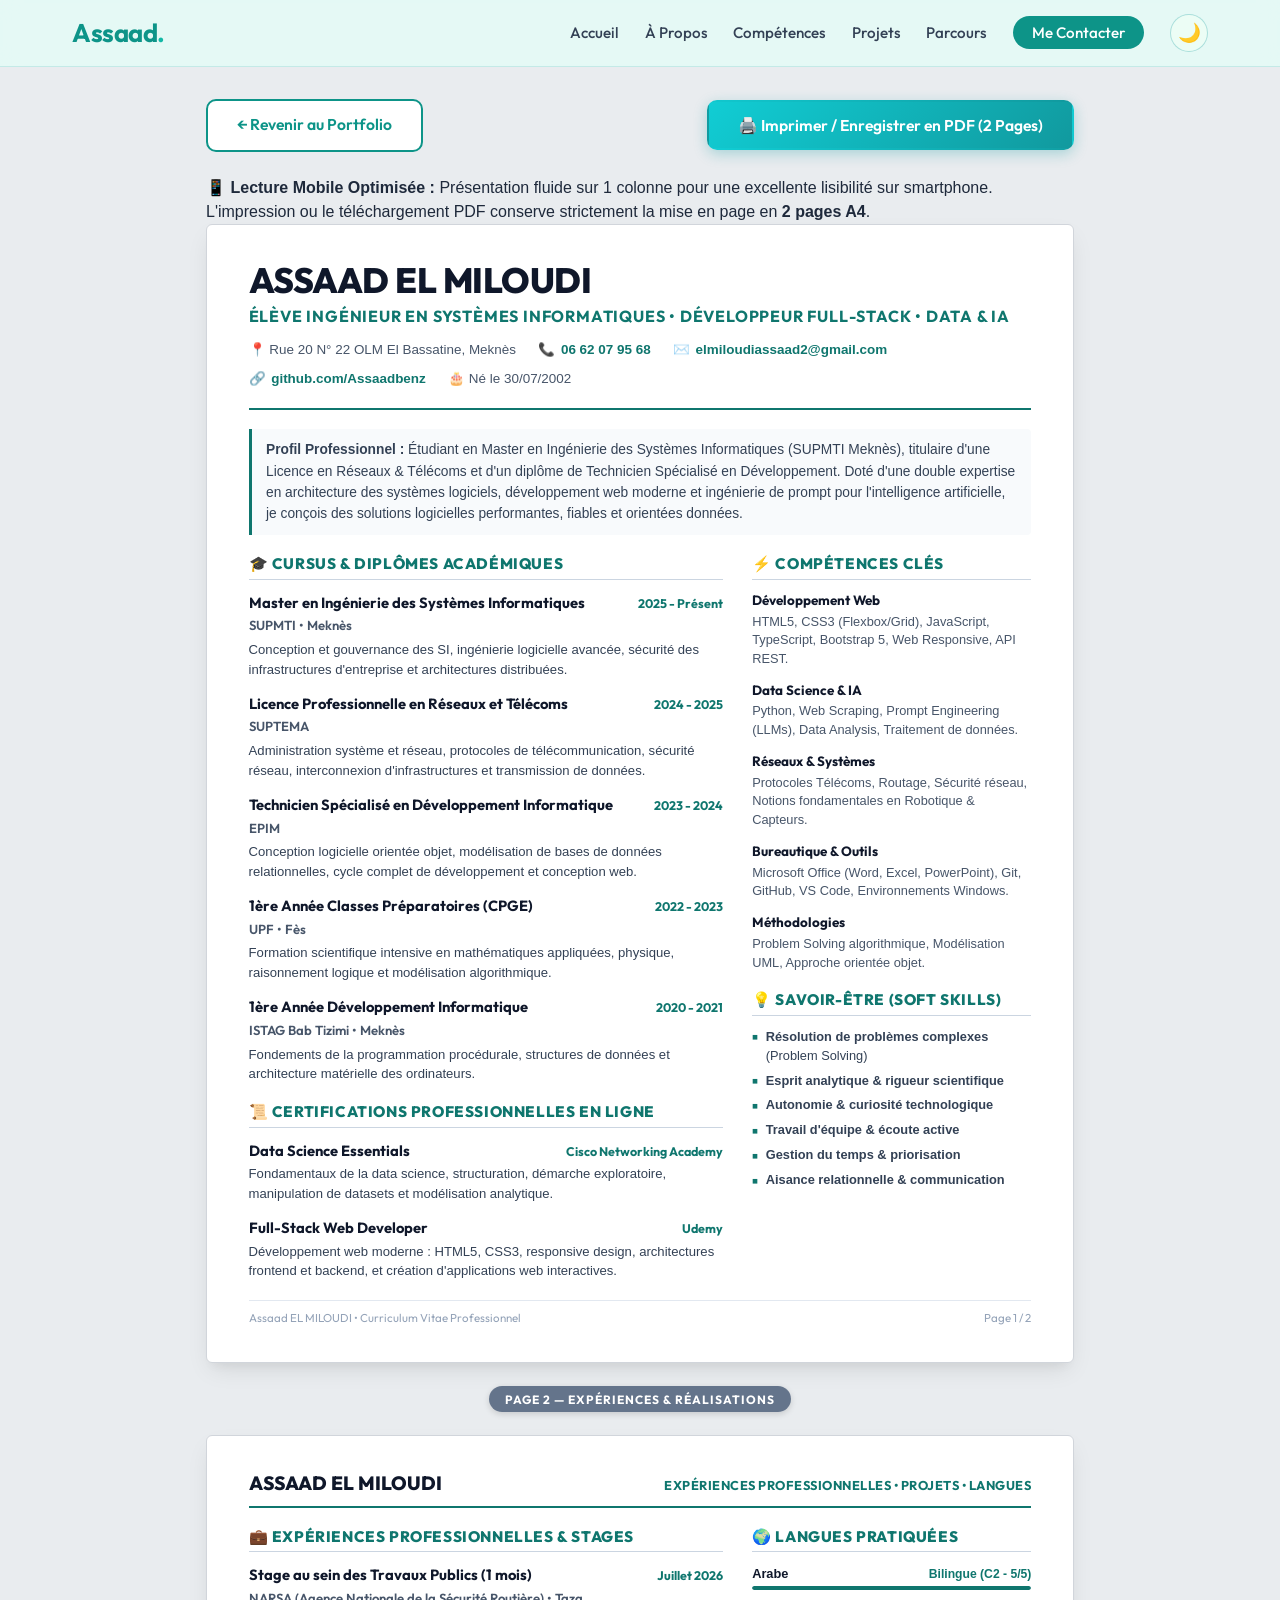
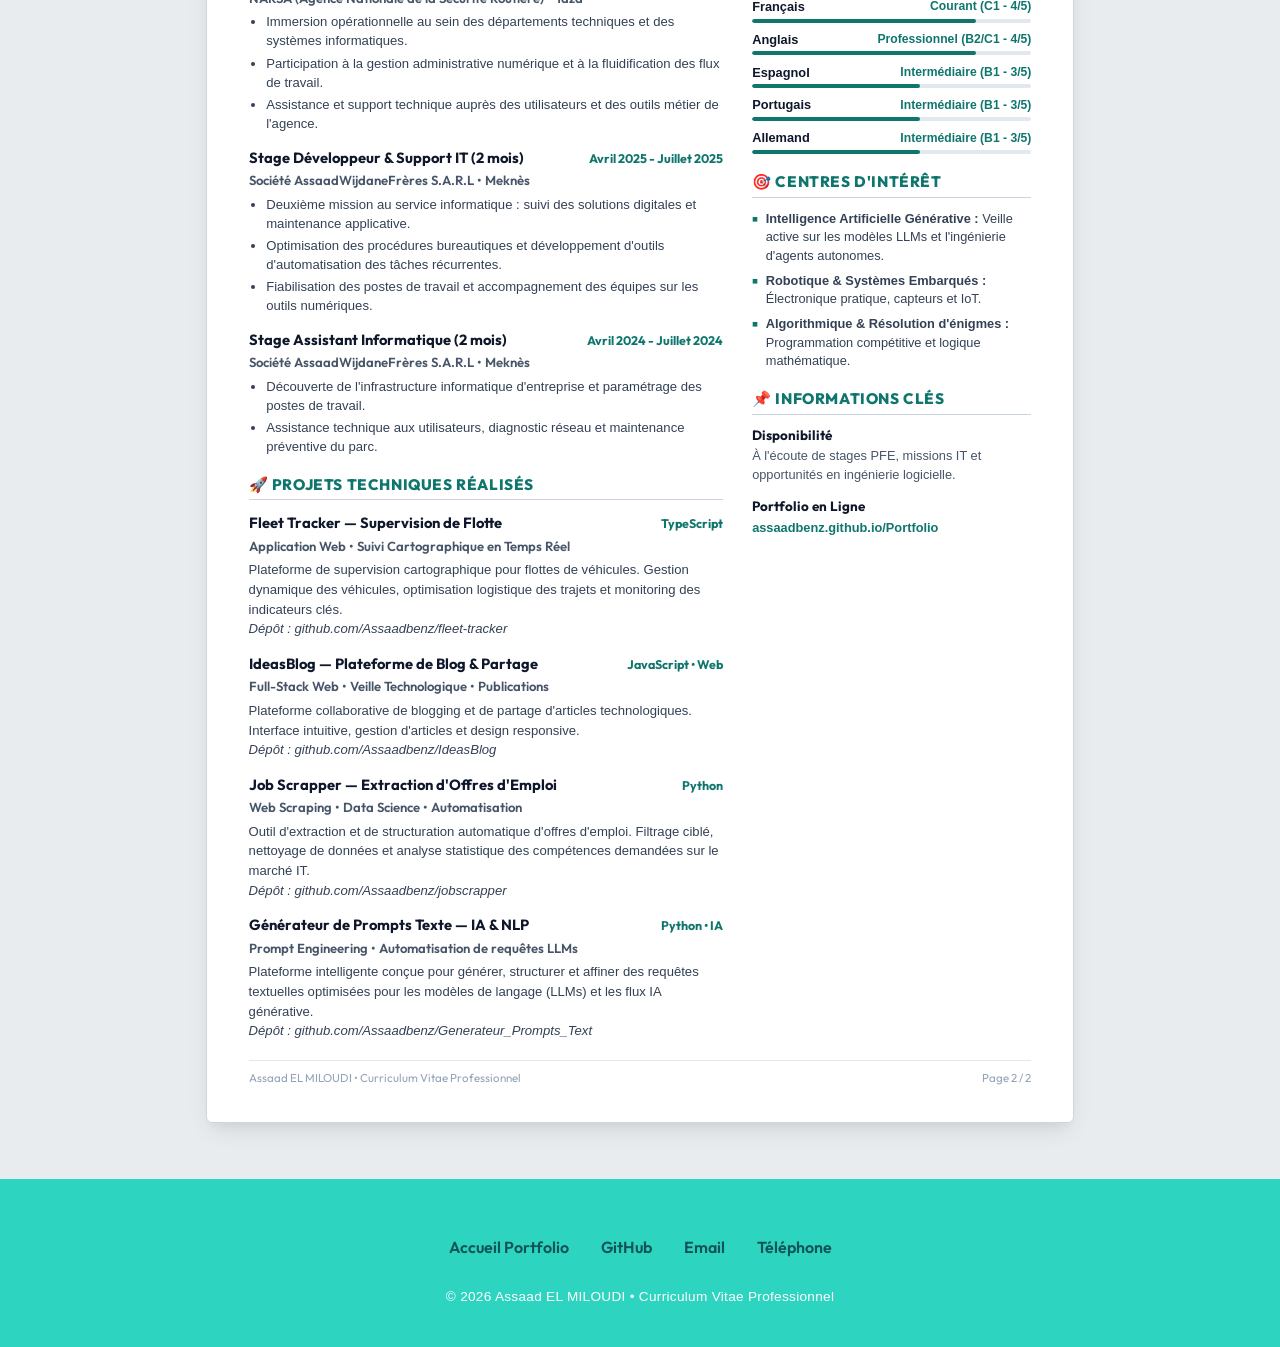
==== commit 6e8baed4: "feat: enhance portfolio UI with modern typography, stats strip, 4-project grid with IdeasBlog, and o" ====
--- a/cv.html
+++ b/cv.html
@@ -8,7 +8,7 @@
   <link rel="stylesheet" href="style.css">
   <link rel="preconnect" href="https://fonts.googleapis.com">
   <link rel="preconnect" href="https://fonts.gstatic.com" crossorigin>
-  <link href="https://fonts.googleapis.com/css2?family=Montserrat:wght@500;600;700;800&family=Roboto:wght@300;400;500;700&display=swap" rel="stylesheet">
+  <link href="https://fonts.googleapis.com/css2?family=Outfit:wght@500;600;700;800&family=Plus+Jakarta+Sans:ital,wght@0,400;0,500;0,600;0,700;0,800;1,400&family=Montserrat:wght@500;600;700;800&display=swap" rel="stylesheet">
 </head>
 <body class="cv-page-body">
 
@@ -33,6 +33,11 @@
     <div class="cv-top-bar">
       <a href="index.html" class="btn btn-secondary">&larr; Revenir au Portfolio</a>
       <button onclick="window.print()" class="btn btn-primary">🖨️ Imprimer / Enregistrer en PDF (2 Pages)</button>
+    </div>
+
+    <!-- Notification d'affichage mobile (masquée à l'impression) -->
+    <div class="cv-mobile-hint">
+      📱 <strong>Lecture Mobile Optimisée :</strong> Présentation fluide sur 1 colonne pour une excellente lisibilité sur smartphone. L'impression ou le téléchargement PDF conserve strictement la mise en page en <strong>2 pages A4</strong>.
     </div>
 
     <!-- ======================================================================
@@ -293,6 +298,18 @@
 
             <div class="cv-item">
               <div class="cv-item-header">
+                <span class="cv-item-title">IdeasBlog &mdash; Plateforme de Blog &amp; Partage</span>
+                <span class="cv-item-date">JavaScript &bull; Web</span>
+              </div>
+              <div class="cv-item-subtitle">Full-Stack Web &bull; Veille Technologique &bull; Publications</div>
+              <p class="cv-item-desc">
+                Plateforme collaborative de blogging et de partage d'articles technologiques. Interface intuitive, gestion d'articles et design responsive.
+                <br><em>Dépôt : github.com/Assaadbenz/IdeasBlog</em>
+              </p>
+            </div>
+
+            <div class="cv-item">
+              <div class="cv-item-header">
                 <span class="cv-item-title">Job Scrapper &mdash; Extraction d'Offres d'Emploi</span>
                 <span class="cv-item-date">Python</span>
               </div>
--- a/style.css
+++ b/style.css
@@ -2,62 +2,68 @@
    CSS DESIGN SYSTEM & PROPRIÉTÉS PERSONNALISÉES
    ========================================================================== */
 :root {
-  --color-primary: #11999e;
-  --color-primary-hover: #0e8388;
-  --color-primary-light: #66bfbf;
-  --color-accent: #30e3cb;
-  --color-hero-bg: #e4f9f5;
+  --color-primary: #0d9488;
+  --color-primary-hover: #0f766e;
+  --color-primary-light: #2dd4bf;
+  --color-accent: #14b8a6;
+  --color-accent-glow: rgba(20, 184, 166, 0.25);
+  --color-hero-bg: #ecfdf5;
   --color-card-bg: #ffffff;
-  --color-bg-subtle: #f7fdfd;
-  --color-border: #d8eceb;
-  --color-text-main: #40514e;
-  --color-text-muted: #667085;
-  --color-text-heading: #2d3748;
+  --color-bg-subtle: #f8fafc;
+  --color-border: #e2e8f0;
+  --color-border-hover: #cbd5e1;
+  --color-text-main: #334155;
+  --color-text-muted: #64748b;
+  --color-text-heading: #0f172a;
   --color-white: #ffffff;
-  --color-github: #24292f;
-  --color-github-hover: #0969da;
-
-  --font-body: 'Merriweather', serif;
-  --font-heading: 'Montserrat', sans-serif;
+  --color-github: #0f172a;
+  --color-github-hover: #0284c7;
+
+  --font-body: 'Plus Jakarta Sans', -apple-system, BlinkMacSystemFont, 'Segoe UI', Roboto, sans-serif;
+  --font-heading: 'Outfit', 'Montserrat', -apple-system, sans-serif;
   --font-script: 'Sacramento', cursive;
 
-  --shadow-sm: 0 2px 8px rgba(17, 153, 158, 0.08);
-  --shadow-md: 0 8px 24px rgba(17, 153, 158, 0.12);
-  --shadow-lg: 0 16px 36px rgba(17, 153, 158, 0.16);
-
-  --radius-sm: 8px;
-  --radius-md: 14px;
-  --radius-lg: 20px;
+  --shadow-sm: 0 1px 3px rgba(15, 23, 42, 0.06), 0 1px 2px rgba(15, 23, 42, 0.04);
+  --shadow-md: 0 10px 25px -5px rgba(15, 23, 42, 0.08), 0 8px 10px -6px rgba(15, 23, 42, 0.04);
+  --shadow-lg: 0 20px 35px -10px rgba(13, 148, 136, 0.15), 0 10px 10px -5px rgba(15, 23, 42, 0.04);
+  --shadow-glow: 0 0 25px rgba(20, 184, 166, 0.3);
+
+  --radius-xs: 6px;
+  --radius-sm: 10px;
+  --radius-md: 16px;
+  --radius-lg: 24px;
   --radius-full: 9999px;
 
-  --transition-fast: 0.25s ease;
-  --transition-normal: 0.35s ease;
-}
-
-/* Thème sombre dynamique */
+  --transition-fast: 0.2s cubic-bezier(0.16, 1, 0.3, 1);
+  --transition-normal: 0.35s cubic-bezier(0.16, 1, 0.3, 1);
+}
+
+/* Thème sombre dynamique & raffiné */
 [data-theme="dark"] {
-  --color-hero-bg: #0d1e24;
-  --color-card-bg: #16222f;
-  --color-bg-subtle: #0f1923;
-  --color-border: #223749;
+  --color-hero-bg: #090e17;
+  --color-card-bg: #0f172a;
+  --color-bg-subtle: #0b1120;
+  --color-border: #1e293b;
+  --color-border-hover: #334155;
   --color-text-main: #cbd5e1;
   --color-text-muted: #94a3b8;
-  --color-text-heading: #f1f5f9;
-  --color-white: #16222f;
-  --color-github: #0f172a;
+  --color-text-heading: #f8fafc;
+  --color-white: #0f172a;
+  --color-github: #020617;
   --color-github-hover: #38bdf8;
-  --shadow-sm: 0 4px 12px rgba(0, 0, 0, 0.4);
-  --shadow-md: 0 8px 24px rgba(0, 0, 0, 0.5);
-  --shadow-lg: 0 16px 36px rgba(0, 0, 0, 0.6);
+  --shadow-sm: 0 2px 8px rgba(0, 0, 0, 0.5);
+  --shadow-md: 0 12px 28px rgba(0, 0, 0, 0.6);
+  --shadow-lg: 0 20px 40px rgba(0, 0, 0, 0.7);
+  --shadow-glow: 0 0 30px rgba(45, 212, 191, 0.25);
 }
 
 [data-theme="dark"] body {
-  background-color: #0b131b;
+  background-color: #06090e;
 }
 
 [data-theme="dark"] .header {
-  background-color: rgba(13, 30, 36, 0.94);
-  border-bottom-color: rgba(17, 153, 158, 0.3);
+  background-color: rgba(9, 14, 23, 0.85);
+  border-bottom-color: rgba(30, 41, 59, 0.8);
 }
 
 [data-theme="dark"] .profile-card,
@@ -67,20 +73,92 @@
 [data-theme="dark"] .timeline-column,
 [data-theme="dark"] .certifications-container,
 [data-theme="dark"] .contact-info-card,
-[data-theme="dark"] .cv-sheet {
-  background-color: #16222f;
-  border-color: #243b4d;
+[data-theme="dark"] .cv-sheet,
+[data-theme="dark"] .cv-page-sheet {
+  background-color: #0f172a;
+  border-color: #1e293b;
+}
+
+[data-theme="dark"] .cv-page-body {
+  background-color: #06090e;
+}
+
+[data-theme="dark"] .cv-summary-block {
+  background-color: #131d31;
+  color: #cbd5e1;
+  border-left-color: #14b8a6;
+}
+
+[data-theme="dark"] .cv-item-title,
+[data-theme="dark"] .cv-name-exec,
+[data-theme="dark"] .cv-header-page2 h2,
+[data-theme="dark"] .cv-side-group h4,
+[data-theme="dark"] .cv-lang-name {
+  color: #f8fafc;
+}
+
+[data-theme="dark"] .cv-item-desc,
+[data-theme="dark"] .cv-item-bullets,
+[data-theme="dark"] .cv-side-group p,
+[data-theme="dark"] .cv-soft-list {
+  color: #94a3b8;
+}
+
+[data-theme="dark"] .cv-item-subtitle {
+  color: #64748b;
+}
+
+[data-theme="dark"] .cv-contact-row {
+  color: #cbd5e1;
+}
+
+[data-theme="dark"] .cv-contact-item {
+  background-color: #111e33;
+  border-color: #1e3a5f;
+  color: #e2e8f0;
+}
+
+[data-theme="dark"] .cv-contact-item a {
+  color: #2dd4bf;
+  text-decoration: none;
+}
+
+[data-theme="dark"] .cv-contact-item a:hover {
+  color: #5eead4;
+  text-decoration: underline;
+}
+
+[data-theme="dark"] .btn-secondary {
+  background-color: #0f172a;
+  color: #2dd4bf;
+  border-color: #0d9488;
+}
+
+[data-theme="dark"] .btn-secondary:hover {
+  background-color: #134e4a;
+  color: #ffffff;
+  border-color: #2dd4bf;
+}
+
+[data-theme="dark"] .cv-sec-title {
+  color: #2dd4bf;
+  border-bottom-color: #1e293b;
+}
+
+[data-theme="dark"] .cv-header-page2 {
+  border-bottom-color: #14b8a6;
 }
 
 [data-theme="dark"] .resume-cta-box {
-  background: linear-gradient(135deg, #0d1e24 0%, #162a33 100%);
-  border-color: #1d404c;
+  background: linear-gradient(135deg, #090e17 0%, #0f172a 100%);
+  border-color: #1e293b;
 }
 
 [data-theme="dark"] .soft-skill-pill,
-[data-theme="dark"] .cert-card {
-  background-color: #0f1a24;
-  border-color: #243b4d;
+[data-theme="dark"] .cert-card,
+[data-theme="dark"] .hero-stat-pill {
+  background-color: #131d31;
+  border-color: #1e293b;
 }
 
 [data-theme="dark"] .nav-links a {
@@ -88,7 +166,7 @@
 }
 
 [data-theme="dark"] .bottom-container {
-  background-color: #0c1a20;
+  background-color: #05080d;
 }
 
 /* ==========================================================================
@@ -354,51 +432,114 @@
    HERO / BANNIÈRE ACCUEIL
    ========================================================================== */
 .top-container {
-  background: linear-gradient(180deg, #d8f5ef 0%, #e4f9f5 65%, #ebfaf8 100%);
+  background: linear-gradient(180deg, #dcfce7 0%, #ecfdf5 50%, #f0fdf4 100%);
   position: relative;
-  padding-top: 5rem;
+  padding-top: 4rem;
   padding-bottom: 0;
   overflow: hidden;
   text-align: center;
 }
 
+[data-theme="dark"] .top-container {
+  background: radial-gradient(circle at 50% 10%, rgba(13, 148, 136, 0.15) 0%, transparent 60%),
+              linear-gradient(180deg, #090e17 0%, #06090e 100%);
+}
+
 .title-text {
   position: relative;
   z-index: 2;
-  max-width: 850px;
+  max-width: 900px;
   margin: 0 auto;
   padding: 0 1.5rem;
+}
+
+/* Badge de statut professionnel disponible */
+.hero-status-pill {
+  display: inline-flex;
+  align-items: center;
+  gap: 0.6rem;
+  background: rgba(255, 255, 255, 0.85);
+  backdrop-filter: blur(8px);
+  -webkit-backdrop-filter: blur(8px);
+  border: 1px solid rgba(13, 148, 136, 0.25);
+  padding: 0.45rem 1.15rem;
+  border-radius: var(--radius-full);
+  font-family: var(--font-heading);
+  font-size: 0.86rem;
+  font-weight: 600;
+  color: #0f766e;
+  margin-bottom: 1.25rem;
+  box-shadow: 0 4px 14px rgba(13, 148, 136, 0.12);
+  transition: transform var(--transition-fast), box-shadow var(--transition-fast);
+}
+
+.hero-status-pill:hover {
+  transform: translateY(-2px);
+  box-shadow: 0 6px 18px rgba(13, 148, 136, 0.2);
+}
+
+[data-theme="dark"] .hero-status-pill {
+  background: rgba(15, 23, 42, 0.75);
+  border-color: rgba(45, 212, 191, 0.3);
+  color: #2dd4bf;
+  box-shadow: 0 4px 16px rgba(0, 0, 0, 0.4);
+}
+
+.status-pulse-dot {
+  width: 9px;
+  height: 9px;
+  background-color: #10b981;
+  border-radius: 50%;
+  position: relative;
+  box-shadow: 0 0 0 rgba(16, 185, 129, 0.7);
+  animation: pulseDot 2s infinite;
+}
+
+@keyframes pulseDot {
+  0% {
+    box-shadow: 0 0 0 0 rgba(16, 185, 129, 0.7);
+  }
+  70% {
+    box-shadow: 0 0 0 8px rgba(16, 185, 129, 0);
+  }
+  100% {
+    box-shadow: 0 0 0 0 rgba(16, 185, 129, 0);
+  }
 }
 
 .hero-title {
   color: var(--color-primary-light);
   font-family: var(--font-script);
-  font-size: 5.5rem;
+  font-size: 5.6rem;
   font-weight: 400;
-  margin: 0 auto 0.5rem;
+  margin: 0 auto 0.25rem;
   line-height: 1.1;
-  text-shadow: 1px 2px 4px rgba(102, 191, 191, 0.2);
+  text-shadow: 1px 2px 4px rgba(13, 148, 136, 0.2);
 }
 
 .hero-subtitle {
+  color: var(--color-text-heading);
+  font-size: 2.2rem;
+  font-weight: 700;
+  margin-bottom: 0.85rem;
+  letter-spacing: -0.5px;
+}
+
+.pro {
   color: var(--color-primary);
-  font-size: 2.1rem;
-  font-weight: 600;
-  margin-bottom: 0.75rem;
-  letter-spacing: -0.5px;
-}
-
-.pro {
-  text-decoration: underline;
-  text-decoration-color: var(--color-accent);
-  text-decoration-thickness: 3px;
+  background: linear-gradient(135deg, #0d9488, #14b8a6);
+  -webkit-background-clip: text;
+  -webkit-text-fill-color: transparent;
+  border-bottom: 3px solid var(--color-primary-light);
+  padding-bottom: 2px;
 }
 
 .hero-tagline {
   font-size: 1.15rem;
   color: var(--color-text-muted);
-  max-width: 650px;
-  margin: 0 auto 2rem;
+  max-width: 680px;
+  margin: 0 auto 1.8rem;
+  line-height: 1.7;
 }
 
 .hero-actions {
@@ -406,8 +547,59 @@
   justify-content: center;
   align-items: center;
   gap: 1.2rem;
-  margin-bottom: 3.5rem;
+  margin-bottom: 2.2rem;
   flex-wrap: wrap;
+}
+
+/* Bandeau de Statistiques & Highlights dans le Hero */
+.hero-stats-strip {
+  display: flex;
+  justify-content: center;
+  align-items: center;
+  gap: 1rem;
+  flex-wrap: wrap;
+  max-width: 840px;
+  margin: 0 auto 2.5rem;
+  position: relative;
+  z-index: 3;
+}
+
+.hero-stat-pill {
+  background: rgba(255, 255, 255, 0.8);
+  backdrop-filter: blur(8px);
+  -webkit-backdrop-filter: blur(8px);
+  border: 1px solid var(--color-border);
+  padding: 0.65rem 1.1rem;
+  border-radius: var(--radius-md);
+  display: flex;
+  flex-direction: column;
+  align-items: center;
+  min-width: 150px;
+  box-shadow: var(--shadow-sm);
+  transition: transform var(--transition-fast), box-shadow var(--transition-fast), border-color var(--transition-fast);
+}
+
+.hero-stat-pill:hover {
+  transform: translateY(-3px);
+  box-shadow: var(--shadow-md);
+  border-color: var(--color-primary-light);
+}
+
+.stat-number {
+  font-family: var(--font-heading);
+  font-size: 1.3rem;
+  font-weight: 800;
+  color: var(--color-primary);
+  line-height: 1.2;
+}
+
+.stat-label {
+  font-family: var(--font-heading);
+  font-size: 0.76rem;
+  font-weight: 600;
+  color: var(--color-text-muted);
+  text-transform: uppercase;
+  letter-spacing: 0.5px;
 }
 
 /* Nuages avec animation douce */
@@ -829,7 +1021,7 @@
    ========================================================================== */
 .projects-grid {
   display: grid;
-  grid-template-columns: repeat(3, 1fr);
+  grid-template-columns: repeat(2, 1fr);
   gap: 2rem;
   text-align: left;
 }
@@ -842,16 +1034,18 @@
   box-shadow: var(--shadow-sm);
   display: flex;
   flex-direction: column;
-  transition: transform var(--transition-normal), box-shadow var(--transition-normal);
+  transition: transform var(--transition-normal), box-shadow var(--transition-normal), border-color var(--transition-normal);
+  position: relative;
 }
 
 .project-card:hover {
   transform: translateY(-6px);
-  box-shadow: var(--shadow-md);
+  box-shadow: var(--shadow-lg);
+  border-color: rgba(13, 148, 136, 0.4);
 }
 
 .project-header-banner {
-  height: 150px;
+  height: 155px;
   background: linear-gradient(135deg, #0f2027 0%, #203a43 50%, #2c5364 100%);
   display: flex;
   flex-direction: column;
@@ -864,15 +1058,19 @@
 }
 
 .banner-fleet {
-  background: linear-gradient(135deg, #11999e 0%, #0d7377 50%, #142850 100%);
+  background: linear-gradient(135deg, #0f766e 0%, #0d9488 50%, #1e293b 100%);
+}
+
+.banner-ideas {
+  background: linear-gradient(135deg, #4f46e5 0%, #06b6d4 100%);
 }
 
 .banner-scrapper {
-  background: linear-gradient(135deg, #2b5876 0%, #4e4376 100%);
+  background: linear-gradient(135deg, #1e3a8a 0%, #4338ca 50%, #312e81 100%);
 }
 
 .banner-prompt {
-  background: linear-gradient(135deg, #f857a6 0%, #ff5858 100%);
+  background: linear-gradient(135deg, #d946ef 0%, #8b5cf6 50%, #6366f1 100%);
 }
 
 .project-banner-icon {
@@ -1584,7 +1782,7 @@
     padding: 1rem;
   }
   .nav-links {
-    gap: 0.9rem;
+    gap: 0.75rem;
     font-size: 0.88rem;
     flex-wrap: wrap;
     justify-content: center;
@@ -1593,7 +1791,7 @@
     font-size: 3.8rem;
   }
   .hero-subtitle {
-    font-size: 1.4rem;
+    font-size: 1.45rem;
   }
   .hero-tagline {
     font-size: 1rem;
@@ -1605,6 +1803,20 @@
   .hero-actions .btn {
     width: 100%;
     max-width: 280px;
+  }
+  .hero-stats-strip {
+    gap: 0.65rem;
+    margin-bottom: 1.8rem;
+  }
+  .hero-stat-pill {
+    min-width: 130px;
+    padding: 0.55rem 0.85rem;
+  }
+  .stat-number {
+    font-size: 1.15rem;
+  }
+  .stat-label {
+    font-size: 0.7rem;
   }
   .top-cloud {
     right: 5%;
@@ -1618,17 +1830,154 @@
   }
   .projects-grid {
     grid-template-columns: 1fr;
+    gap: 1.5rem;
   }
   .soft-skills-grid {
     grid-template-columns: 1fr;
   }
-  .cv-sheet {
-    padding: 2rem 1.25rem;
-  }
+
+  /* ========================================================================
+     OPTIMISATIONS MAJEURES POUR LA LECTURE DU CV SUR SMARTPHONE (cv.html)
+     ======================================================================== */
+  .cv-wrapper {
+    margin: 1rem auto 2.5rem;
+    padding: 0 0.75rem;
+  }
+
+  .cv-mobile-hint {
+    display: block;
+    background: linear-gradient(135deg, #e0f2fe 0%, #f0fdfa 100%);
+    border: 1px solid #7dd3fc;
+    color: #0369a1;
+    padding: 0.75rem 1rem;
+    border-radius: var(--radius-sm);
+    font-size: 0.88rem;
+    line-height: 1.5;
+    margin-bottom: 1.2rem;
+    text-align: left;
+    box-shadow: 0 2px 8px rgba(3, 105, 161, 0.08);
+  }
+
+  [data-theme="dark"] .cv-mobile-hint {
+    background: #0c2333;
+    border-color: #0284c7;
+    color: #38bdf8;
+  }
+
+  .cv-page-sheet {
+    padding: 1.35rem 1.1rem;
+    border-radius: var(--radius-md);
+    margin-bottom: 1.5rem;
+    box-shadow: 0 4px 16px rgba(0, 0, 0, 0.08);
+  }
+
+  /* Passage en 1 seule colonne fluide sur mobile pour un confort de lecture optimal */
+  .cv-two-col {
+    display: flex !important;
+    flex-direction: column !important;
+    gap: 1.75rem !important;
+  }
+
+  .cv-col-main,
+  .cv-col-side {
+    width: 100% !important;
+  }
+
+  .cv-name-exec {
+    font-size: 1.75rem;
+    line-height: 1.2;
+    text-align: left;
+  }
+
+  .cv-title-exec {
+    font-size: 0.92rem;
+    line-height: 1.45;
+  }
+
+  .cv-contact-row {
+    display: flex;
+    flex-direction: column;
+    gap: 0.5rem;
+    align-items: stretch;
+    margin-top: 0.5rem;
+  }
+
+  .cv-contact-item {
+    background-color: var(--color-bg-subtle);
+    border: 1px solid var(--color-border);
+    padding: 0.55rem 0.85rem;
+    border-radius: var(--radius-sm);
+    font-size: 0.9rem;
+    display: flex;
+    align-items: center;
+    gap: 0.5rem;
+  }
+
+  .cv-summary-block {
+    font-size: 0.92rem;
+    line-height: 1.65;
+    padding: 0.85rem 1rem;
+    border-radius: 0 var(--radius-xs) var(--radius-xs) 0;
+  }
+
+  .cv-sec-title {
+    font-size: 1.05rem;
+    padding-bottom: 0.4rem;
+    margin-bottom: 0.9rem;
+  }
+
+  .cv-item {
+    margin-bottom: 1.1rem;
+  }
+
+  .cv-item-title {
+    font-size: 1rem;
+  }
+
+  .cv-item-date {
+    font-size: 0.84rem;
+  }
+
+  .cv-item-subtitle {
+    font-size: 0.88rem;
+  }
+
+  .cv-item-desc,
+  .cv-item-bullets,
+  .cv-side-group p,
+  .cv-soft-list {
+    font-size: 0.92rem;
+    line-height: 1.6;
+  }
+
+  .cv-side-group h4 {
+    font-size: 0.92rem;
+    margin-bottom: 0.3rem;
+  }
+
+  .cv-lang-row {
+    font-size: 0.9rem;
+  }
+
+  .cv-lang-bar-thin {
+    height: 6px;
+  }
+
+  .cv-page-separator {
+    margin: 0.5rem 0 1.25rem;
+  }
+
   .cv-top-bar {
     flex-direction: column;
-    gap: 1rem;
-    align-items: stretch;
+    gap: 0.75rem;
+  }
+
+  .cv-top-bar .btn {
+    width: 100%;
+    padding: 0.85rem 1rem;
+    font-size: 0.95rem;
+    border-radius: var(--radius-sm);
+    justify-content: center;
   }
 }
 
@@ -1648,6 +1997,10 @@
   .profile-img {
     width: 140px;
     height: 140px;
+  }
+  .hero-status-pill {
+    font-size: 0.78rem;
+    padding: 0.4rem 0.9rem;
   }
 }
 
@@ -1657,7 +2010,7 @@
 @media print {
   @page {
     size: A4 portrait;
-    margin: 8mm 12mm 8mm 12mm;
+    margin: 6mm 10mm 6mm 10mm;
   }
 
   *,
@@ -1672,8 +2025,8 @@
   .cv-page-body {
     background-color: #ffffff !important;
     color: #0f172a !important;
-    font-size: 8.8pt !important;
-    line-height: 1.4 !important;
+    font-size: 8.5pt !important;
+    line-height: 1.35 !important;
     margin: 0 !important;
     padding: 0 !important;
     -webkit-print-color-adjust: exact !important;
@@ -1684,6 +2037,7 @@
   .footer,
   .bottom-container,
   .cv-top-bar,
+  .cv-mobile-hint,
   .btn,
   .back-to-top,
   .portfolio-toast,
@@ -1708,6 +2062,50 @@
     background: transparent !important;
   }
 
+  /* Préservation de la disposition 2 colonnes en impression */
+  .cv-two-col {
+    display: grid !important;
+    grid-template-columns: 1.7fr 1fr !important;
+    gap: 1.4rem !important;
+  }
+
+  .cv-col-main,
+  .cv-col-side {
+    width: auto !important;
+  }
+
+  .cv-contact-row {
+    display: flex !important;
+    flex-direction: row !important;
+    flex-wrap: wrap !important;
+    gap: 0.35rem 1.1rem !important;
+  }
+
+  .cv-contact-item {
+    background: transparent !important;
+    border: none !important;
+    padding: 0 !important;
+    width: auto !important;
+    display: inline-flex !important;
+  }
+
+  .cv-item {
+    margin-bottom: 0.55rem !important;
+  }
+
+  .cv-item-bullets {
+    margin-top: 0.15rem !important;
+    padding-left: 1rem !important;
+  }
+
+  .cv-item-bullets li {
+    margin-bottom: 0.1rem !important;
+  }
+
+  .cv-section {
+    margin-bottom: 0.75rem !important;
+  }
+
   /* Règle de coupure exacte : Page 1 coupe après, Page 2 ne déborde pas */
   .cv-page-1 {
     page-break-after: always !important;
@@ -1730,11 +2128,32 @@
   .cv-sec-title {
     color: #0f766e !important;
     border-bottom: 1px solid #94a3b8 !important;
+    font-size: 9pt !important;
+    margin-bottom: 0.4rem !important;
+    padding-bottom: 0.15rem !important;
   }
 
   .cv-item-title,
   .cv-name-exec {
     color: #0f172a !important;
+  }
+
+  .cv-name-exec {
+    font-size: 1.7rem !important;
+    margin-bottom: 0.15rem !important;
+  }
+
+  .cv-title-exec {
+    font-size: 0.85rem !important;
+    margin-bottom: 0.4rem !important;
+  }
+
+  .cv-summary-block {
+    background-color: #f1f5f9 !important;
+    border-left: 3px solid #0f766e !important;
+    padding: 0.4rem 0.65rem !important;
+    margin-bottom: 0.75rem !important;
+    font-size: 8.2pt !important;
   }
 
   .cv-item-date,
@@ -1743,9 +2162,14 @@
     color: #0f766e !important;
   }
 
-  .cv-summary-block {
-    background-color: #f1f5f9 !important;
-    border-left: 3px solid #0f766e !important;
+  .cv-header-exec {
+    padding-bottom: 0.6rem !important;
+    margin-bottom: 0.6rem !important;
+  }
+
+  .cv-header-page2 {
+    padding-bottom: 0.4rem !important;
+    margin-bottom: 0.6rem !important;
   }
 
   .cv-lang-bar-thin {
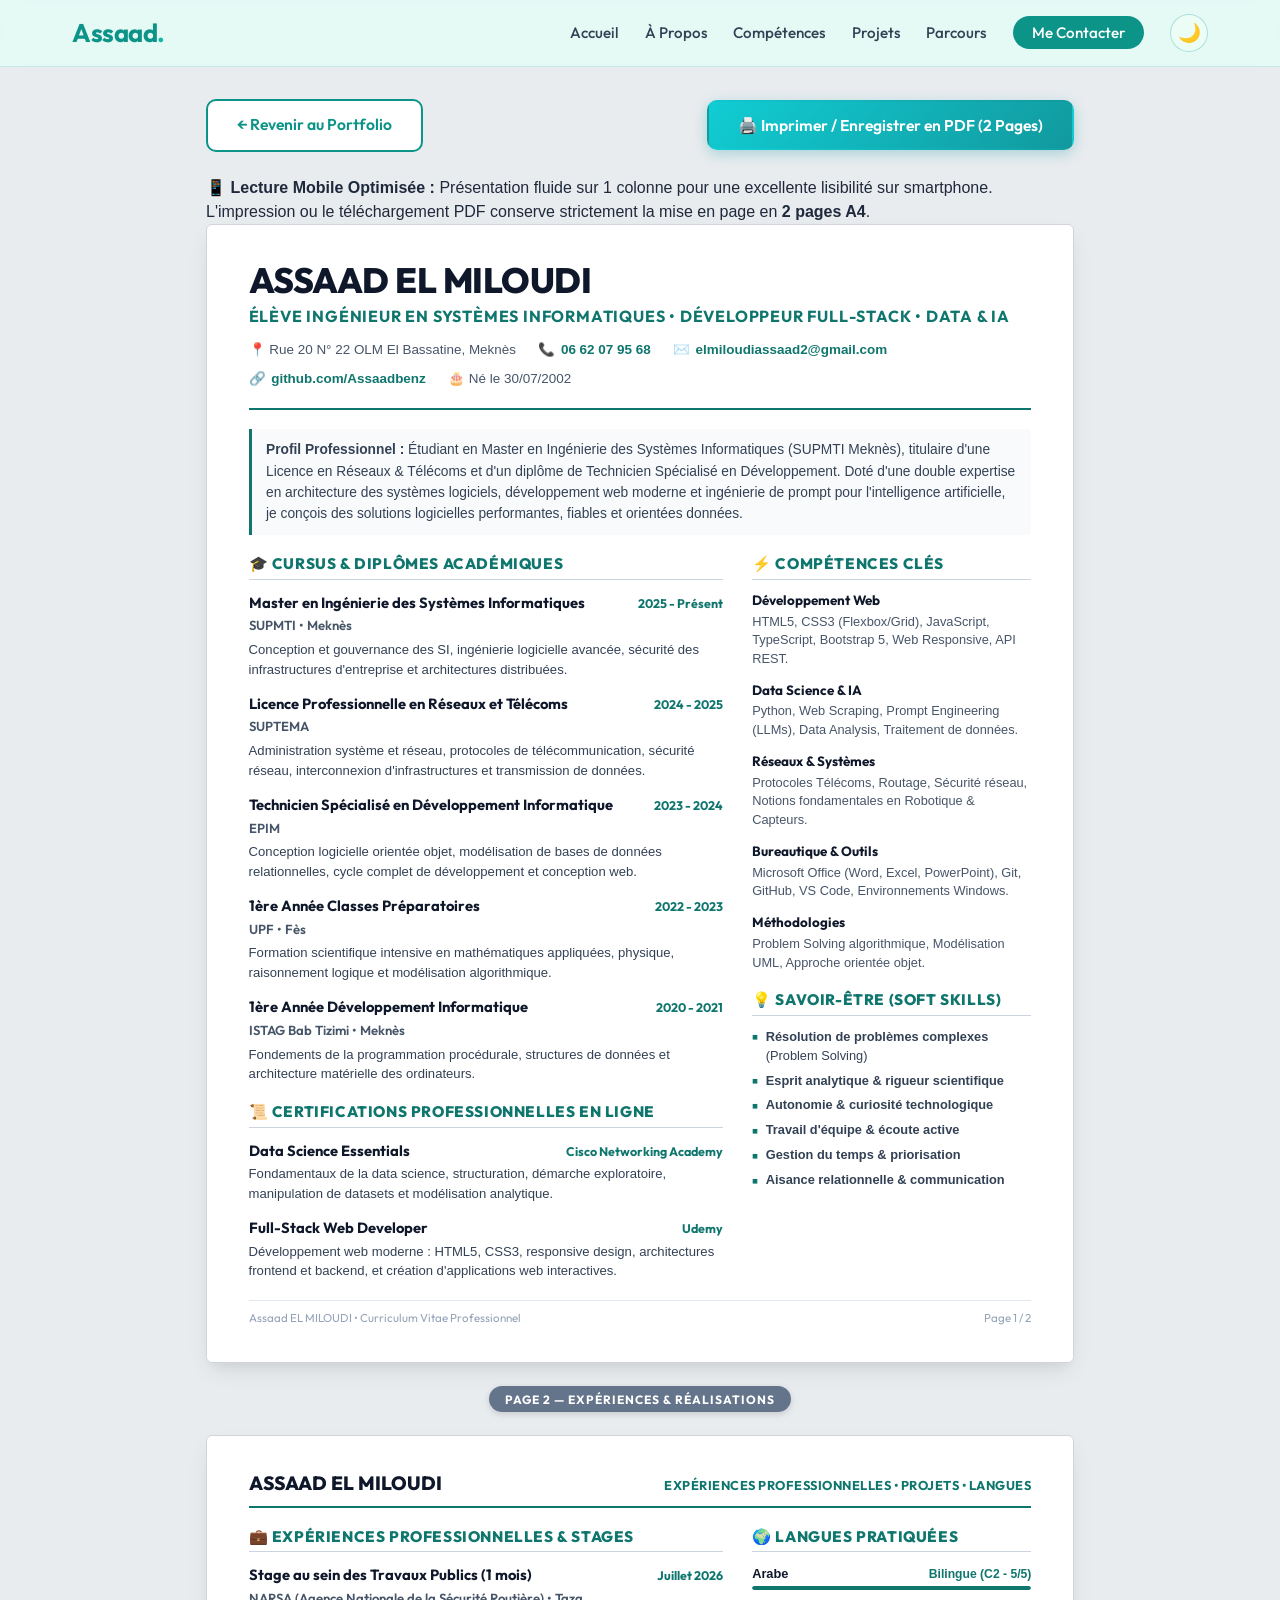
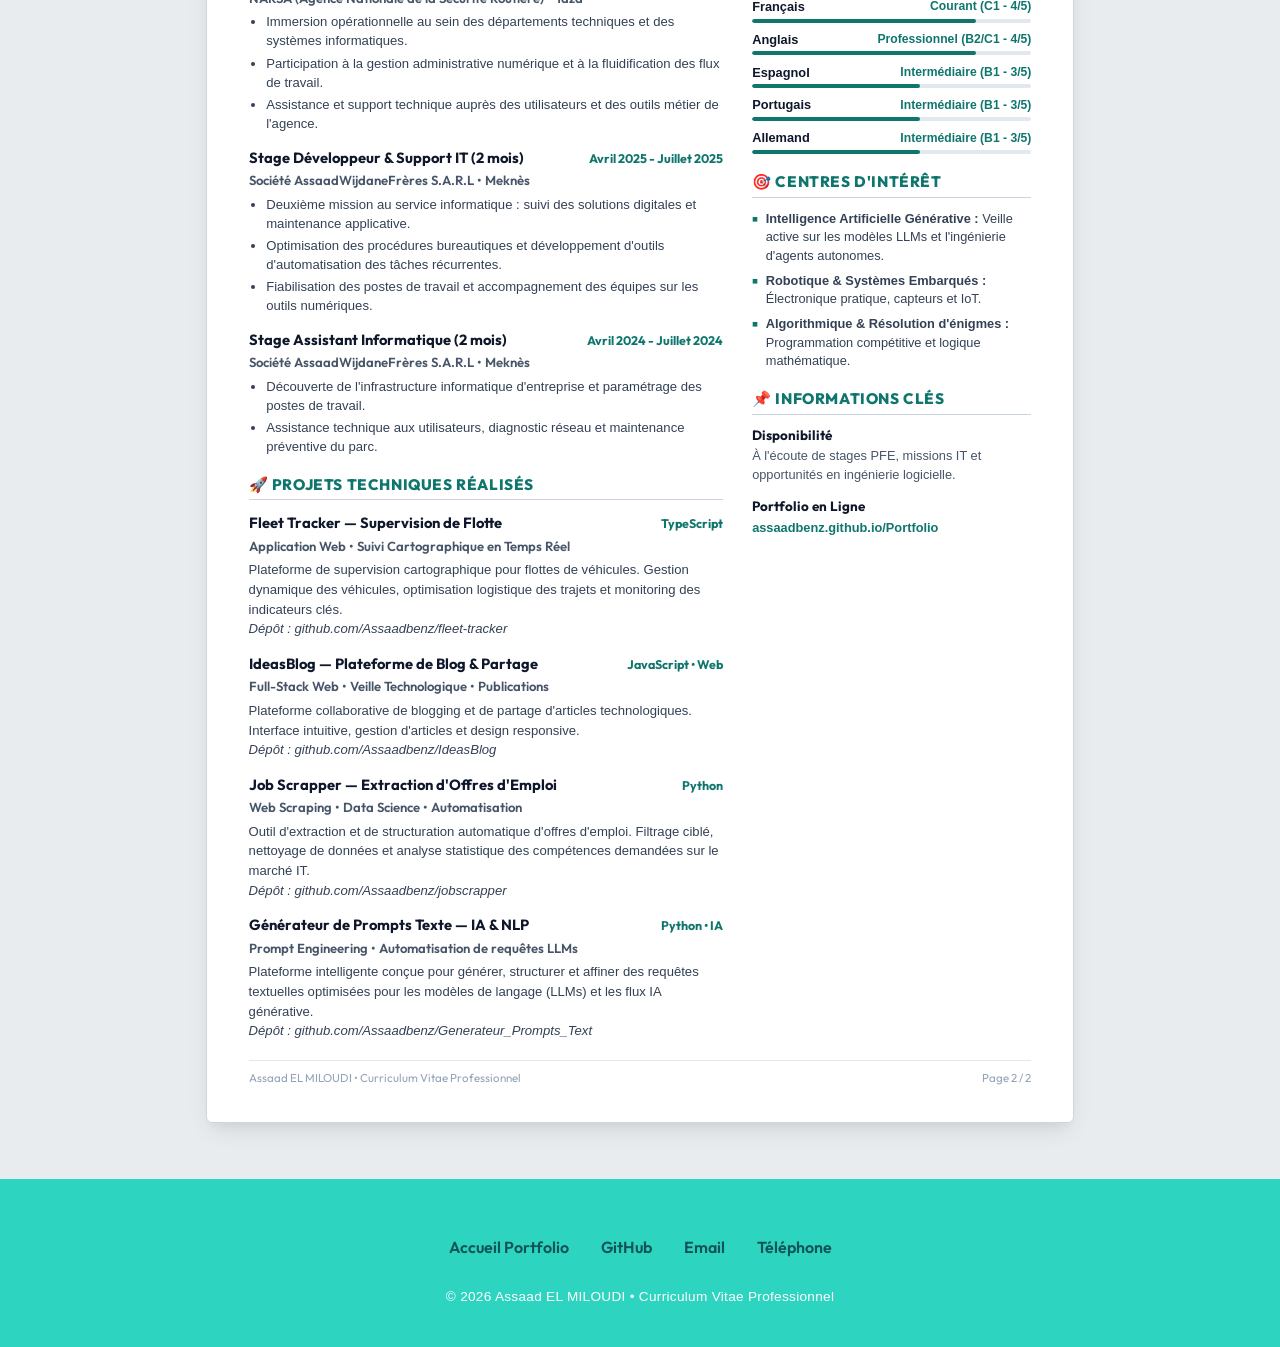
==== commit f4a4efeb: "fix(cv): remove (CPGE) mention from preparatory classes entry" ====
--- a/cv.html
+++ b/cv.html
@@ -109,7 +109,7 @@
 
             <div class="cv-item">
               <div class="cv-item-header">
-                <span class="cv-item-title">1ère Année Classes Préparatoires (CPGE)</span>
+                <span class="cv-item-title">1ère Année Classes Préparatoires</span>
                 <span class="cv-item-date">2022 - 2023</span>
               </div>
               <div class="cv-item-subtitle">UPF &bull; Fès</div>
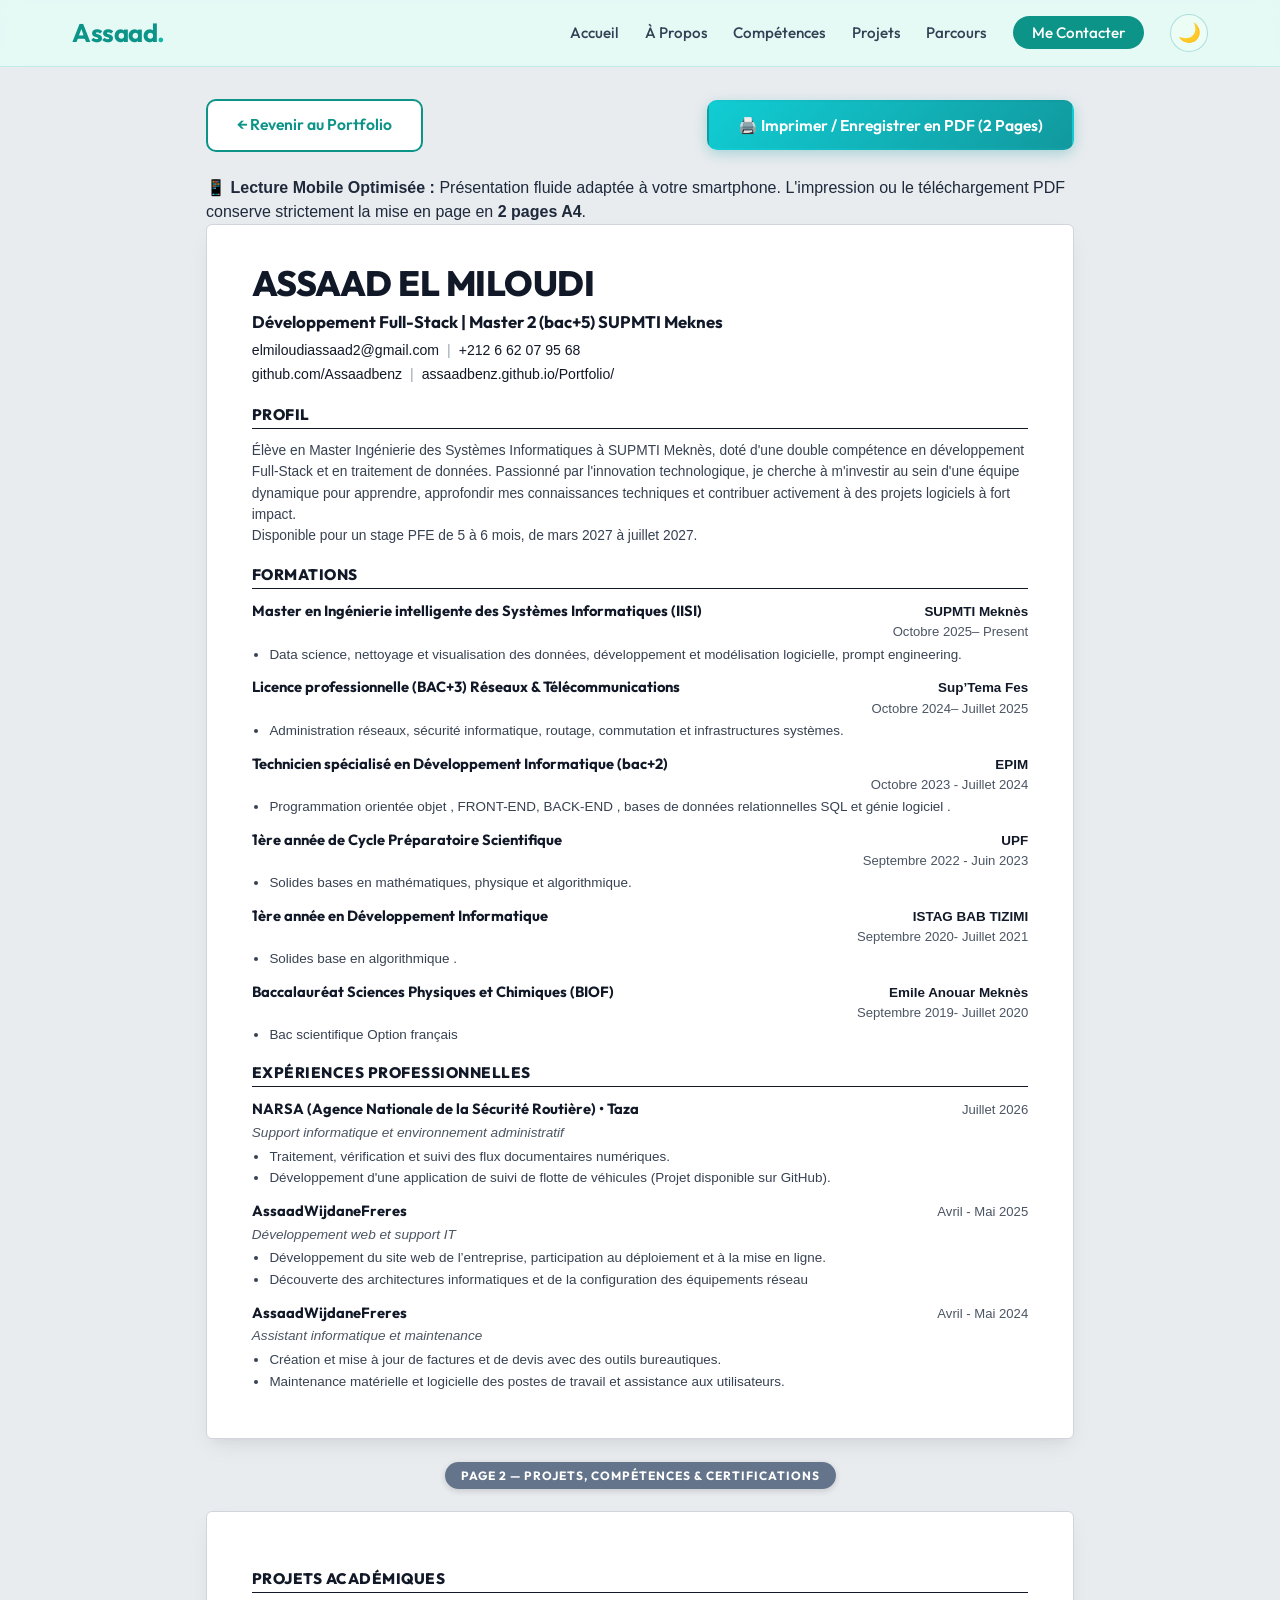
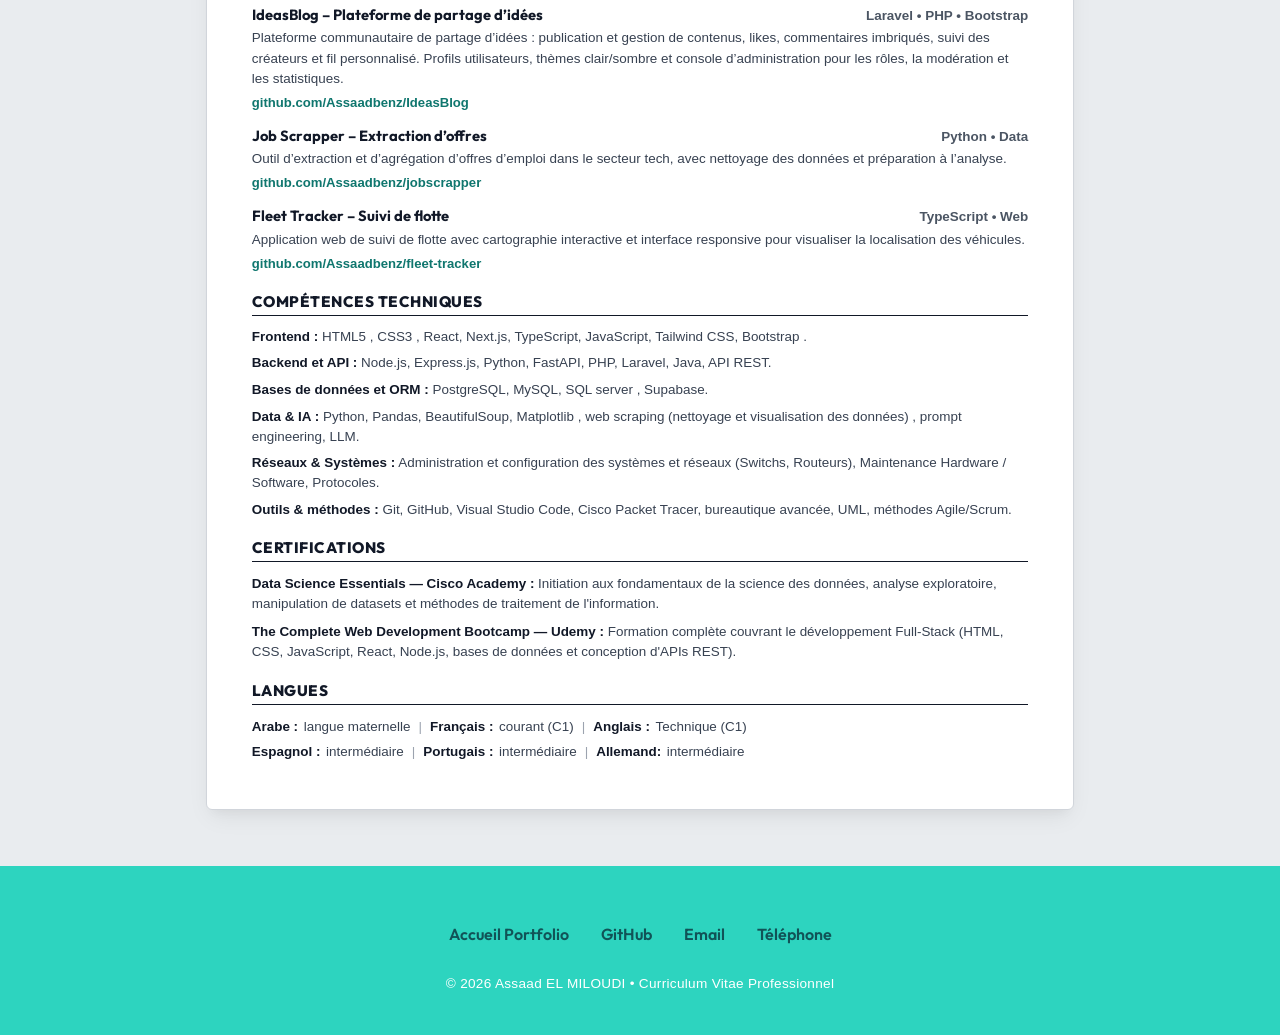
==== commit 4301c85b: "feat(cv): update CV to match exact provided layout and content, with full responsive mobile support " ====
--- a/cv.html
+++ b/cv.html
@@ -3,12 +3,12 @@
 <head>
   <meta charset="UTF-8">
   <meta name="viewport" content="width=device-width, initial-scale=1.0">
-  <meta name="description" content="Curriculum Vitae professionnel d'Assaad EL MILOUDI - Élève Ingénieur en Systèmes Informatiques, Développeur Web & Analyste Data/IA.">
+  <meta name="description" content="Curriculum Vitae d'Assaad EL MILOUDI - Développement Full-Stack | Master 2 (bac+5) SUPMTI Meknes">
   <title>CV | Assaad EL MILOUDI</title>
   <link rel="stylesheet" href="style.css">
   <link rel="preconnect" href="https://fonts.googleapis.com">
   <link rel="preconnect" href="https://fonts.gstatic.com" crossorigin>
-  <link href="https://fonts.googleapis.com/css2?family=Outfit:wght@500;600;700;800&family=Plus+Jakarta+Sans:ital,wght@0,400;0,500;0,600;0,700;0,800;1,400&family=Montserrat:wght@500;600;700;800&display=swap" rel="stylesheet">
+  <link href="https://fonts.googleapis.com/css2?family=Outfit:wght@500;600;700;800&family=Plus+Jakarta+Sans:ital,wght@0,400;0,500;0,600;0,700;0,800;1,400&display=swap" rel="stylesheet">
 </head>
 <body class="cv-page-body">
 
@@ -37,393 +37,283 @@
 
     <!-- Notification d'affichage mobile (masquée à l'impression) -->
     <div class="cv-mobile-hint">
-      📱 <strong>Lecture Mobile Optimisée :</strong> Présentation fluide sur 1 colonne pour une excellente lisibilité sur smartphone. L'impression ou le téléchargement PDF conserve strictement la mise en page en <strong>2 pages A4</strong>.
+      📱 <strong>Lecture Mobile Optimisée :</strong> Présentation fluide adaptée à votre smartphone. L'impression ou le téléchargement PDF conserve strictement la mise en page en <strong>2 pages A4</strong>.
     </div>
 
     <!-- ======================================================================
-         PAGE 1 DU CV : PROFIL, FORMATIONS, CERTIFICATIONS & COMPÉTENCES
+         PAGE 1 DU CV : EN-TÊTE, PROFIL, FORMATIONS, EXPÉRIENCES PROFESSIONNELLES
          ====================================================================== -->
     <article class="cv-page-sheet cv-page-1">
       
-      <!-- En-tête Exécutif -->
-      <header class="cv-header-exec">
-        <h1 class="cv-name-exec">ASSAAD EL MILOUDI</h1>
-        <div class="cv-title-exec">Élève Ingénieur en Systèmes Informatiques &bull; Développeur Full-Stack &bull; Data &amp; IA</div>
-        
-        <div class="cv-contact-row">
-          <span class="cv-contact-item">📍 Rue 20 N° 22 OLM El Bassatine, Meknès</span>
-          <span class="cv-contact-item">📞 <a href="tel:0662079568">06 62 07 95 68</a></span>
-          <span class="cv-contact-item">✉️ <a href="mailto:elmiloudiassaad2@gmail.com">elmiloudiassaad2@gmail.com</a></span>
-          <span class="cv-contact-item">🔗 <a href="https://github.com/Assaadbenz" target="_blank" rel="noopener noreferrer">github.com/Assaadbenz</a></span>
-          <span class="cv-contact-item">🎂 Né le 30/07/2002</span>
+      <!-- En-tête du document -->
+      <header class="cv-doc-header">
+        <h1 class="cv-doc-name">ASSAAD EL MILOUDI</h1>
+        <div class="cv-doc-headline">Développement Full-Stack | Master 2 (bac+5) SUPMTI Meknes</div>
+        <div class="cv-doc-contact-line">
+          <a href="mailto:elmiloudiassaad2@gmail.com">elmiloudiassaad2@gmail.com</a>
+          <span class="cv-sep">|</span>
+          <a href="tel:+212662079568">+212 6 62 07 95 68</a>
+        </div>
+        <div class="cv-doc-contact-line">
+          <a href="https://github.com/Assaadbenz" target="_blank" rel="noopener noreferrer">github.com/Assaadbenz</a>
+          <span class="cv-sep">|</span>
+          <a href="https://assaadbenz.github.io/Portfolio/" target="_blank" rel="noopener noreferrer">assaadbenz.github.io/Portfolio/</a>
         </div>
       </header>
 
-      <!-- Synthèse du Profil Professionnel -->
-      <div class="cv-summary-block">
-        <strong>Profil Professionnel :</strong> Étudiant en Master en Ingénierie des Systèmes Informatiques (SUPMTI Meknès), titulaire d'une Licence en Réseaux &amp; Télécoms et d'un diplôme de Technicien Spécialisé en Développement. Doté d'une double expertise en architecture des systèmes logiciels, développement web moderne et ingénierie de prompt pour l'intelligence artificielle, je conçois des solutions logicielles performantes, fiables et orientées données.
-      </div>
-
-      <!-- Corps Page 1 en 2 Colonnes -->
-      <div class="cv-two-col">
-        
-        <!-- Colonne Gauche (Formations & Certifications) -->
-        <div class="cv-col-main">
-          
-          <!-- Formations -->
-          <section class="cv-section">
-            <h3 class="cv-sec-title">🎓 Cursus &amp; Diplômes Académiques</h3>
-
-            <div class="cv-item">
-              <div class="cv-item-header">
-                <span class="cv-item-title">Master en Ingénierie des Systèmes Informatiques</span>
-                <span class="cv-item-date">2025 - Présent</span>
-              </div>
-              <div class="cv-item-subtitle">SUPMTI &bull; Meknès</div>
-              <p class="cv-item-desc">
-                Conception et gouvernance des SI, ingénierie logicielle avancée, sécurité des infrastructures d'entreprise et architectures distribuées.
-              </p>
-            </div>
-
-            <div class="cv-item">
-              <div class="cv-item-header">
-                <span class="cv-item-title">Licence Professionnelle en Réseaux et Télécoms</span>
-                <span class="cv-item-date">2024 - 2025</span>
-              </div>
-              <div class="cv-item-subtitle">SUPTEMA</div>
-              <p class="cv-item-desc">
-                Administration système et réseau, protocoles de télécommunication, sécurité réseau, interconnexion d'infrastructures et transmission de données.
-              </p>
-            </div>
-
-            <div class="cv-item">
-              <div class="cv-item-header">
-                <span class="cv-item-title">Technicien Spécialisé en Développement Informatique</span>
-                <span class="cv-item-date">2023 - 2024</span>
-              </div>
-              <div class="cv-item-subtitle">EPIM</div>
-              <p class="cv-item-desc">
-                Conception logicielle orientée objet, modélisation de bases de données relationnelles, cycle complet de développement et conception web.
-              </p>
-            </div>
-
-            <div class="cv-item">
-              <div class="cv-item-header">
-                <span class="cv-item-title">1ère Année Classes Préparatoires</span>
-                <span class="cv-item-date">2022 - 2023</span>
-              </div>
-              <div class="cv-item-subtitle">UPF &bull; Fès</div>
-              <p class="cv-item-desc">
-                Formation scientifique intensive en mathématiques appliquées, physique, raisonnement logique et modélisation algorithmique.
-              </p>
-            </div>
-
-            <div class="cv-item">
-              <div class="cv-item-header">
-                <span class="cv-item-title">1ère Année Développement Informatique</span>
-                <span class="cv-item-date">2020 - 2021</span>
-              </div>
-              <div class="cv-item-subtitle">ISTAG Bab Tizimi &bull; Meknès</div>
-              <p class="cv-item-desc">
-                Fondements de la programmation procédurale, structures de données et architecture matérielle des ordinateurs.
-              </p>
-            </div>
-          </section>
-
-          <!-- Certifications Officielles -->
-          <section class="cv-section">
-            <h3 class="cv-sec-title">📜 Certifications Professionnelles en Ligne</h3>
-
-            <div class="cv-item">
-              <div class="cv-item-header">
-                <span class="cv-item-title">Data Science Essentials</span>
-                <span class="cv-item-date">Cisco Networking Academy</span>
-              </div>
-              <p class="cv-item-desc">
-                Fondamentaux de la data science, structuration, démarche exploratoire, manipulation de datasets et modélisation analytique.
-              </p>
-            </div>
-
-            <div class="cv-item">
-              <div class="cv-item-header">
-                <span class="cv-item-title">Full-Stack Web Developer</span>
-                <span class="cv-item-date">Udemy</span>
-              </div>
-              <p class="cv-item-desc">
-                Développement web moderne : HTML5, CSS3, responsive design, architectures frontend et backend, et création d'applications web interactives.
-              </p>
-            </div>
-          </section>
-
-        </div>
-
-        <!-- Colonne Droite (Compétences Techniques & Soft Skills) -->
-        <aside class="cv-col-side">
-          
-          <!-- Hard Skills -->
-          <section class="cv-section">
-            <h3 class="cv-sec-title">⚡ Compétences Clés</h3>
-
-            <div class="cv-side-group">
-              <h4>Développement Web</h4>
-              <p>HTML5, CSS3 (Flexbox/Grid), JavaScript, TypeScript, Bootstrap 5, Web Responsive, API REST.</p>
-            </div>
-
-            <div class="cv-side-group">
-              <h4>Data Science &amp; IA</h4>
-              <p>Python, Web Scraping, Prompt Engineering (LLMs), Data Analysis, Traitement de données.</p>
-            </div>
-
-            <div class="cv-side-group">
-              <h4>Réseaux &amp; Systèmes</h4>
-              <p>Protocoles Télécoms, Routage, Sécurité réseau, Notions fondamentales en Robotique &amp; Capteurs.</p>
-            </div>
-
-            <div class="cv-side-group">
-              <h4>Bureautique &amp; Outils</h4>
-              <p>Microsoft Office (Word, Excel, PowerPoint), Git, GitHub, VS Code, Environnements Windows.</p>
-            </div>
-
-            <div class="cv-side-group">
-              <h4>Méthodologies</h4>
-              <p>Problem Solving algorithmique, Modélisation UML, Approche orientée objet.</p>
-            </div>
-          </section>
-
-          <!-- Soft Skills -->
-          <section class="cv-section">
-            <h3 class="cv-sec-title">💡 Savoir-Être (Soft Skills)</h3>
-            <ul class="cv-soft-list">
-              <li><strong>Résolution de problèmes complexes</strong> (Problem Solving)</li>
-              <li><strong>Esprit analytique &amp; rigueur scientifique</strong></li>
-              <li><strong>Autonomie &amp; curiosité technologique</strong></li>
-              <li><strong>Travail d'équipe &amp; écoute active</strong></li>
-              <li><strong>Gestion du temps &amp; priorisation</strong></li>
-              <li><strong>Aisance relationnelle &amp; communication</strong></li>
-            </ul>
-          </section>
-
-        </aside>
-
-      </div>
-
-      <!-- Footer Page 1 -->
-      <footer class="cv-page-footer">
-        <span>Assaad EL MILOUDI &bull; Curriculum Vitae Professionnel</span>
-        <span>Page 1 / 2</span>
-      </footer>
+      <!-- PROFIL -->
+      <section class="cv-doc-section">
+        <h2 class="cv-doc-sec-title">PROFIL</h2>
+        <p class="cv-doc-paragraph">
+          Élève en Master Ingénierie des Systèmes Informatiques à SUPMTI Meknès, doté d'une double compétence en développement Full-Stack et en traitement de données. Passionné par l'innovation technologique, je cherche à m'investir au sein d'une équipe dynamique pour apprendre, approfondir mes connaissances techniques et contribuer activement à des projets logiciels à fort impact.<br>
+          Disponible pour un stage PFE de 5 à 6 mois, de mars 2027 à juillet 2027.
+        </p>
+      </section>
+
+      <!-- FORMATIONS -->
+      <section class="cv-doc-section">
+        <h2 class="cv-doc-sec-title">FORMATIONS</h2>
+
+        <div class="cv-doc-entry">
+          <div class="cv-doc-entry-header">
+            <span class="cv-doc-entry-title">Master en Ingénierie intelligente des Systèmes Informatiques (IISI)</span>
+            <div class="cv-doc-entry-meta">
+              <span class="cv-doc-place">SUPMTI Meknès</span>
+              <span class="cv-doc-date">Octobre 2025– Present</span>
+            </div>
+          </div>
+          <ul class="cv-doc-bullets">
+            <li>Data science, nettoyage et visualisation des données, développement et modélisation logicielle, prompt engineering.</li>
+          </ul>
+        </div>
+
+        <div class="cv-doc-entry">
+          <div class="cv-doc-entry-header">
+            <span class="cv-doc-entry-title">Licence professionnelle (BAC+3) Réseaux &amp; Télécommunications</span>
+            <div class="cv-doc-entry-meta">
+              <span class="cv-doc-place">Sup’Tema Fes</span>
+              <span class="cv-doc-date">Octobre 2024– Juillet 2025</span>
+            </div>
+          </div>
+          <ul class="cv-doc-bullets">
+            <li>Administration réseaux, sécurité informatique, routage, commutation et infrastructures systèmes.</li>
+          </ul>
+        </div>
+
+        <div class="cv-doc-entry">
+          <div class="cv-doc-entry-header">
+            <span class="cv-doc-entry-title">Technicien spécialisé en Développement Informatique (bac+2)</span>
+            <div class="cv-doc-entry-meta">
+              <span class="cv-doc-place">EPIM</span>
+              <span class="cv-doc-date">Octobre 2023 - Juillet 2024</span>
+            </div>
+          </div>
+          <ul class="cv-doc-bullets">
+            <li>Programmation orientée objet , FRONT-END, BACK-END , bases de données relationnelles SQL et génie logiciel .</li>
+          </ul>
+        </div>
+
+        <div class="cv-doc-entry">
+          <div class="cv-doc-entry-header">
+            <span class="cv-doc-entry-title">1ère année de Cycle Préparatoire Scientifique</span>
+            <div class="cv-doc-entry-meta">
+              <span class="cv-doc-place">UPF</span>
+              <span class="cv-doc-date">Septembre 2022 - Juin 2023</span>
+            </div>
+          </div>
+          <ul class="cv-doc-bullets">
+            <li>Solides bases en mathématiques, physique et algorithmique.</li>
+          </ul>
+        </div>
+
+        <div class="cv-doc-entry">
+          <div class="cv-doc-entry-header">
+            <span class="cv-doc-entry-title">1ère année en Développement Informatique</span>
+            <div class="cv-doc-entry-meta">
+              <span class="cv-doc-place">ISTAG BAB TIZIMI</span>
+              <span class="cv-doc-date">Septembre 2020- Juillet 2021</span>
+            </div>
+          </div>
+          <ul class="cv-doc-bullets">
+            <li>Solides base en algorithmique .</li>
+          </ul>
+        </div>
+
+        <div class="cv-doc-entry">
+          <div class="cv-doc-entry-header">
+            <span class="cv-doc-entry-title">Baccalauréat Sciences Physiques et Chimiques (BIOF)</span>
+            <div class="cv-doc-entry-meta">
+              <span class="cv-doc-place">Emile Anouar Meknès</span>
+              <span class="cv-doc-date">Septembre 2019- Juillet 2020</span>
+            </div>
+          </div>
+          <ul class="cv-doc-bullets">
+            <li>Bac scientifique Option français</li>
+          </ul>
+        </div>
+
+      </section>
+
+      <!-- EXPÉRIENCES PROFESSIONNELLES -->
+      <section class="cv-doc-section">
+        <h2 class="cv-doc-sec-title">EXPÉRIENCES PROFESSIONNELLES</h2>
+
+        <div class="cv-doc-entry">
+          <div class="cv-doc-entry-header">
+            <span class="cv-doc-entry-title">NARSA (Agence Nationale de la Sécurité Routière) &bull; Taza</span>
+            <div class="cv-doc-entry-meta">
+              <span class="cv-doc-date">Juillet 2026</span>
+            </div>
+          </div>
+          <div class="cv-doc-entry-sub">Support informatique et environnement administratif</div>
+          <ul class="cv-doc-bullets">
+            <li>Traitement, vérification et suivi des flux documentaires numériques.</li>
+            <li>Développement d'une application de suivi de flotte de véhicules (Projet disponible sur GitHub).</li>
+          </ul>
+        </div>
+
+        <div class="cv-doc-entry">
+          <div class="cv-doc-entry-header">
+            <span class="cv-doc-entry-title">AssaadWijdaneFreres</span>
+            <div class="cv-doc-entry-meta">
+              <span class="cv-doc-date">Avril - Mai 2025</span>
+            </div>
+          </div>
+          <div class="cv-doc-entry-sub">Développement web et support IT</div>
+          <ul class="cv-doc-bullets">
+            <li>Développement du site web de l’entreprise, participation au déploiement et à la mise en ligne.</li>
+            <li>Découverte des architectures informatiques et de la configuration des équipements réseau</li>
+          </ul>
+        </div>
+
+        <div class="cv-doc-entry">
+          <div class="cv-doc-entry-header">
+            <span class="cv-doc-entry-title">AssaadWijdaneFreres</span>
+            <div class="cv-doc-entry-meta">
+              <span class="cv-doc-date">Avril - Mai 2024</span>
+            </div>
+          </div>
+          <div class="cv-doc-entry-sub">Assistant informatique et maintenance</div>
+          <ul class="cv-doc-bullets">
+            <li>Création et mise à jour de factures et de devis avec des outils bureautiques.</li>
+            <li>Maintenance matérielle et logicielle des postes de travail et assistance aux utilisateurs.</li>
+          </ul>
+        </div>
+
+      </section>
 
     </article>
 
     <!-- Séparateur visuel à l'écran (masqué à l'impression) -->
     <div class="cv-page-separator">
-      <span>Page 2 &mdash; Expériences &amp; Réalisations</span>
+      <span>Page 2 &mdash; Projets, Compétences &amp; Certifications</span>
     </div>
 
     <!-- ======================================================================
-         PAGE 2 DU CV : EXPÉRIENCES, PROJETS GITHUB, LANGUES & INTÉRÊTS
+         PAGE 2 DU CV : PROJETS ACADÉMIQUES, COMPÉTENCES TECHNIQUES, CERTIFICATIONS, LANGUES
          ====================================================================== -->
     <article class="cv-page-sheet cv-page-2">
-      
-      <!-- En-tête Page 2 -->
-      <header class="cv-header-page2">
-        <h2>ASSAAD EL MILOUDI</h2>
-        <span>Expériences Professionnelles &bull; Projets &bull; Langues</span>
-      </header>
-
-      <!-- Corps Page 2 en 2 Colonnes -->
-      <div class="cv-two-col">
-        
-        <!-- Colonne Gauche (Stages & Projets) -->
-        <div class="cv-col-main">
-          
-          <!-- Expériences & Stages -->
-          <section class="cv-section">
-            <h3 class="cv-sec-title">💼 Expériences Professionnelles &amp; Stages</h3>
-
-            <div class="cv-item">
-              <div class="cv-item-header">
-                <span class="cv-item-title">Stage au sein des Travaux Publics (1 mois)</span>
-                <span class="cv-item-date">Juillet 2026</span>
-              </div>
-              <div class="cv-item-subtitle">NARSA (Agence Nationale de la Sécurité Routière) &bull; Taza</div>
-              <ul class="cv-item-bullets">
-                <li>Immersion opérationnelle au sein des départements techniques et des systèmes informatiques.</li>
-                <li>Participation à la gestion administrative numérique et à la fluidification des flux de travail.</li>
-                <li>Assistance et support technique auprès des utilisateurs et des outils métier de l'agence.</li>
-              </ul>
-            </div>
-
-            <div class="cv-item">
-              <div class="cv-item-header">
-                <span class="cv-item-title">Stage Développeur &amp; Support IT (2 mois)</span>
-                <span class="cv-item-date">Avril 2025 - Juillet 2025</span>
-              </div>
-              <div class="cv-item-subtitle">Société AssaadWijdaneFrères S.A.R.L &bull; Meknès</div>
-              <ul class="cv-item-bullets">
-                <li>Deuxième mission au service informatique : suivi des solutions digitales et maintenance applicative.</li>
-                <li>Optimisation des procédures bureautiques et développement d'outils d'automatisation des tâches récurrentes.</li>
-                <li>Fiabilisation des postes de travail et accompagnement des équipes sur les outils numériques.</li>
-              </ul>
-            </div>
-
-            <div class="cv-item">
-              <div class="cv-item-header">
-                <span class="cv-item-title">Stage Assistant Informatique (2 mois)</span>
-                <span class="cv-item-date">Avril 2024 - Juillet 2024</span>
-              </div>
-              <div class="cv-item-subtitle">Société AssaadWijdaneFrères S.A.R.L &bull; Meknès</div>
-              <ul class="cv-item-bullets">
-                <li>Découverte de l'infrastructure informatique d'entreprise et paramétrage des postes de travail.</li>
-                <li>Assistance technique aux utilisateurs, diagnostic réseau et maintenance préventive du parc.</li>
-              </ul>
-            </div>
-          </section>
-
-          <!-- Projets Notables -->
-          <section class="cv-section">
-            <h3 class="cv-sec-title">🚀 Projets Techniques Réalisés</h3>
-
-            <div class="cv-item">
-              <div class="cv-item-header">
-                <span class="cv-item-title">Fleet Tracker &mdash; Supervision de Flotte</span>
-                <span class="cv-item-date">TypeScript</span>
-              </div>
-              <div class="cv-item-subtitle">Application Web &bull; Suivi Cartographique en Temps Réel</div>
-              <p class="cv-item-desc">
-                Plateforme de supervision cartographique pour flottes de véhicules. Gestion dynamique des véhicules, optimisation logistique des trajets et monitoring des indicateurs clés.
-                <br><em>Dépôt : github.com/Assaadbenz/fleet-tracker</em>
-              </p>
-            </div>
-
-            <div class="cv-item">
-              <div class="cv-item-header">
-                <span class="cv-item-title">IdeasBlog &mdash; Plateforme de Blog &amp; Partage</span>
-                <span class="cv-item-date">JavaScript &bull; Web</span>
-              </div>
-              <div class="cv-item-subtitle">Full-Stack Web &bull; Veille Technologique &bull; Publications</div>
-              <p class="cv-item-desc">
-                Plateforme collaborative de blogging et de partage d'articles technologiques. Interface intuitive, gestion d'articles et design responsive.
-                <br><em>Dépôt : github.com/Assaadbenz/IdeasBlog</em>
-              </p>
-            </div>
-
-            <div class="cv-item">
-              <div class="cv-item-header">
-                <span class="cv-item-title">Job Scrapper &mdash; Extraction d'Offres d'Emploi</span>
-                <span class="cv-item-date">Python</span>
-              </div>
-              <div class="cv-item-subtitle">Web Scraping &bull; Data Science &bull; Automatisation</div>
-              <p class="cv-item-desc">
-                Outil d'extraction et de structuration automatique d'offres d'emploi. Filtrage ciblé, nettoyage de données et analyse statistique des compétences demandées sur le marché IT.
-                <br><em>Dépôt : github.com/Assaadbenz/jobscrapper</em>
-              </p>
-            </div>
-
-            <div class="cv-item">
-              <div class="cv-item-header">
-                <span class="cv-item-title">Générateur de Prompts Texte &mdash; IA &amp; NLP</span>
-                <span class="cv-item-date">Python &bull; IA</span>
-              </div>
-              <div class="cv-item-subtitle">Prompt Engineering &bull; Automatisation de requêtes LLMs</div>
-              <p class="cv-item-desc">
-                Plateforme intelligente conçue pour générer, structurer et affiner des requêtes textuelles optimisées pour les modèles de langage (LLMs) et les flux IA générative.
-                <br><em>Dépôt : github.com/Assaadbenz/Generateur_Prompts_Text</em>
-              </p>
-            </div>
-          </section>
-
-        </div>
-
-        <!-- Colonne Droite (Langues, Centres d'intérêt & Contact) -->
-        <aside class="cv-col-side">
-          
-          <!-- Langues -->
-          <section class="cv-section">
-            <h3 class="cv-sec-title">🌍 Langues Pratiquées</h3>
-            <div class="cv-lang-list">
-              <div class="cv-lang-item">
-                <div class="cv-lang-row">
-                  <span class="cv-lang-name">Arabe</span>
-                  <span class="cv-lang-level">Bilingue (C2 - 5/5)</span>
-                </div>
-                <div class="cv-lang-bar-thin"><div class="cv-lang-fill-thin" style="width: 100%;"></div></div>
-              </div>
-
-              <div class="cv-lang-item">
-                <div class="cv-lang-row">
-                  <span class="cv-lang-name">Français</span>
-                  <span class="cv-lang-level">Courant (C1 - 4/5)</span>
-                </div>
-                <div class="cv-lang-bar-thin"><div class="cv-lang-fill-thin" style="width: 80%;"></div></div>
-              </div>
-
-              <div class="cv-lang-item">
-                <div class="cv-lang-row">
-                  <span class="cv-lang-name">Anglais</span>
-                  <span class="cv-lang-level">Professionnel (B2/C1 - 4/5)</span>
-                </div>
-                <div class="cv-lang-bar-thin"><div class="cv-lang-fill-thin" style="width: 80%;"></div></div>
-              </div>
-
-              <div class="cv-lang-item">
-                <div class="cv-lang-row">
-                  <span class="cv-lang-name">Espagnol</span>
-                  <span class="cv-lang-level">Intermédiaire (B1 - 3/5)</span>
-                </div>
-                <div class="cv-lang-bar-thin"><div class="cv-lang-fill-thin" style="width: 60%;"></div></div>
-              </div>
-
-              <div class="cv-lang-item">
-                <div class="cv-lang-row">
-                  <span class="cv-lang-name">Portugais</span>
-                  <span class="cv-lang-level">Intermédiaire (B1 - 3/5)</span>
-                </div>
-                <div class="cv-lang-bar-thin"><div class="cv-lang-fill-thin" style="width: 60%;"></div></div>
-              </div>
-
-              <div class="cv-lang-item">
-                <div class="cv-lang-row">
-                  <span class="cv-lang-name">Allemand</span>
-                  <span class="cv-lang-level">Intermédiaire (B1 - 3/5)</span>
-                </div>
-                <div class="cv-lang-bar-thin"><div class="cv-lang-fill-thin" style="width: 60%;"></div></div>
-              </div>
-            </div>
-          </section>
-
-          <!-- Centres d'Intérêt -->
-          <section class="cv-section">
-            <h3 class="cv-sec-title">🎯 Centres d'Intérêt</h3>
-            <ul class="cv-soft-list">
-              <li><strong>Intelligence Artificielle Générative :</strong> Veille active sur les modèles LLMs et l'ingénierie d'agents autonomes.</li>
-              <li><strong>Robotique &amp; Systèmes Embarqués :</strong> Électronique pratique, capteurs et IoT.</li>
-              <li><strong>Algorithmique &amp; Résolution d'énigmes :</strong> Programmation compétitive et logique mathématique.</li>
-            </ul>
-          </section>
-
-          <!-- Disponibilité & Liens -->
-          <section class="cv-section">
-            <h3 class="cv-sec-title">📌 Informations Clés</h3>
-            <div class="cv-side-group">
-              <h4>Disponibilité</h4>
-              <p>À l'écoute de stages PFE, missions IT et opportunités en ingénierie logicielle.</p>
-            </div>
-            <div class="cv-side-group">
-              <h4>Portfolio en Ligne</h4>
-              <p><a href="https://assaadbenz.github.io/Portfolio/" target="_blank" rel="noopener noreferrer" style="color: #0f766e; font-weight: 600;">assaadbenz.github.io/Portfolio</a></p>
-            </div>
-          </section>
-
-        </aside>
-
-      </div>
-
-      <!-- Footer Page 2 -->
-      <footer class="cv-page-footer">
-        <span>Assaad EL MILOUDI &bull; Curriculum Vitae Professionnel</span>
-        <span>Page 2 / 2</span>
-      </footer>
+
+      <!-- PROJETS ACADÉMIQUES -->
+      <section class="cv-doc-section">
+        <h2 class="cv-doc-sec-title">PROJETS ACADÉMIQUES</h2>
+
+        <div class="cv-doc-entry">
+          <div class="cv-doc-entry-header">
+            <span class="cv-doc-entry-title">IdeasBlog – Plateforme de partage d’idées</span>
+            <span class="cv-doc-entry-tech">Laravel &bull; PHP &bull; Bootstrap</span>
+          </div>
+          <p class="cv-doc-desc">
+            Plateforme communautaire de partage d’idées : publication et gestion de contenus, likes, commentaires imbriqués, suivi des créateurs et fil personnalisé. Profils utilisateurs, thèmes clair/sombre et console d’administration pour les rôles, la modération et les statistiques.
+          </p>
+          <div class="cv-doc-project-link">
+            <a href="https://github.com/Assaadbenz/IdeasBlog" target="_blank" rel="noopener noreferrer">github.com/Assaadbenz/IdeasBlog</a>
+          </div>
+        </div>
+
+        <div class="cv-doc-entry">
+          <div class="cv-doc-entry-header">
+            <span class="cv-doc-entry-title">Job Scrapper – Extraction d’offres</span>
+            <span class="cv-doc-entry-tech">Python &bull; Data</span>
+          </div>
+          <p class="cv-doc-desc">
+            Outil d’extraction et d’agrégation d’offres d’emploi dans le secteur tech, avec nettoyage des données et préparation à l’analyse.
+          </p>
+          <div class="cv-doc-project-link">
+            <a href="https://github.com/Assaadbenz/jobscrapper" target="_blank" rel="noopener noreferrer">github.com/Assaadbenz/jobscrapper</a>
+          </div>
+        </div>
+
+        <div class="cv-doc-entry">
+          <div class="cv-doc-entry-header">
+            <span class="cv-doc-entry-title">Fleet Tracker – Suivi de flotte</span>
+            <span class="cv-doc-entry-tech">TypeScript &bull; Web</span>
+          </div>
+          <p class="cv-doc-desc">
+            Application web de suivi de flotte avec cartographie interactive et interface responsive pour visualiser la localisation des véhicules.
+          </p>
+          <div class="cv-doc-project-link">
+            <a href="https://github.com/Assaadbenz/fleet-tracker" target="_blank" rel="noopener noreferrer">github.com/Assaadbenz/fleet-tracker</a>
+          </div>
+        </div>
+
+      </section>
+
+      <!-- COMPÉTENCES TECHNIQUES -->
+      <section class="cv-doc-section">
+        <h2 class="cv-doc-sec-title">COMPÉTENCES TECHNIQUES</h2>
+
+        <div class="cv-doc-skills-list">
+          <div class="cv-doc-skill-line">
+            <strong>Frontend :</strong> HTML5 , CSS3 , React, Next.js, TypeScript, JavaScript, Tailwind CSS, Bootstrap .
+          </div>
+          <div class="cv-doc-skill-line">
+            <strong>Backend et API :</strong> Node.js, Express.js, Python, FastAPI, PHP, Laravel, Java, API REST.
+          </div>
+          <div class="cv-doc-skill-line">
+            <strong>Bases de données et ORM :</strong> PostgreSQL, MySQL, SQL server , Supabase.
+          </div>
+          <div class="cv-doc-skill-line">
+            <strong>Data &amp; IA :</strong> Python, Pandas, BeautifulSoup, Matplotlib , web scraping (nettoyage et visualisation des données) , prompt engineering, LLM.
+          </div>
+          <div class="cv-doc-skill-line">
+            <strong>Réseaux &amp; Systèmes :</strong> Administration et configuration des systèmes et réseaux (Switchs, Routeurs), Maintenance Hardware / Software, Protocoles.
+          </div>
+          <div class="cv-doc-skill-line">
+            <strong>Outils &amp; méthodes :</strong> Git, GitHub, Visual Studio Code, Cisco Packet Tracer, bureautique avancée, UML, méthodes Agile/Scrum.
+          </div>
+        </div>
+      </section>
+
+      <!-- CERTIFICATIONS -->
+      <section class="cv-doc-section">
+        <h2 class="cv-doc-sec-title">CERTIFICATIONS</h2>
+
+        <div class="cv-doc-cert-line">
+          <strong>Data Science Essentials — Cisco Academy :</strong> Initiation aux fondamentaux de la science des données, analyse exploratoire, manipulation de datasets et méthodes de traitement de l'information.
+        </div>
+        <div class="cv-doc-cert-line">
+          <strong>The Complete Web Development Bootcamp — Udemy :</strong> Formation complète couvrant le développement Full-Stack (HTML, CSS, JavaScript, React, Node.js, bases de données et conception d'APIs REST).
+        </div>
+      </section>
+
+      <!-- LANGUES -->
+      <section class="cv-doc-section">
+        <h2 class="cv-doc-sec-title">LANGUES</h2>
+
+        <div class="cv-doc-lang-block">
+          <div class="cv-doc-lang-row">
+            <strong>Arabe :</strong> langue maternelle <span class="cv-sep">|</span>
+            <strong>Français :</strong> courant (C1) <span class="cv-sep">|</span>
+            <strong>Anglais :</strong> Technique (C1)
+          </div>
+          <div class="cv-doc-lang-row">
+            <strong>Espagnol :</strong> intermédiaire <span class="cv-sep">|</span>
+            <strong>Portugais :</strong> intermédiaire <span class="cv-sep">|</span>
+            <strong>Allemand:</strong> intermédiaire
+          </div>
+        </div>
+      </section>
 
     </article>
 
@@ -435,7 +325,7 @@
       <a class="footer-link" href="index.html">Accueil Portfolio</a>
       <a class="footer-link" href="https://github.com/Assaadbenz" target="_blank" rel="noopener noreferrer">GitHub</a>
       <a class="footer-link" href="mailto:elmiloudiassaad2@gmail.com">Email</a>
-      <a class="footer-link" href="tel:0662079568">Téléphone</a>
+      <a class="footer-link" href="tel:+212662079568">Téléphone</a>
     </div>
     <p class="copyright">&copy; 2026 Assaad EL MILOUDI &bull; Curriculum Vitae Professionnel</p>
   </footer>
--- a/style.css
+++ b/style.css
@@ -83,6 +83,53 @@
   background-color: #06090e;
 }
 
+[data-theme="dark"] .cv-doc-name,
+[data-theme="dark"] .cv-doc-headline,
+[data-theme="dark"] .cv-doc-entry-title,
+[data-theme="dark"] .cv-doc-place,
+[data-theme="dark"] .cv-doc-skill-line strong,
+[data-theme="dark"] .cv-doc-cert-line strong,
+[data-theme="dark"] .cv-doc-lang-row strong {
+  color: #f8fafc;
+}
+
+[data-theme="dark"] .cv-doc-sec-title {
+  color: #2dd4bf;
+  border-bottom-color: #2dd4bf;
+}
+
+[data-theme="dark"] .cv-doc-paragraph,
+[data-theme="dark"] .cv-doc-bullets,
+[data-theme="dark"] .cv-doc-desc,
+[data-theme="dark"] .cv-doc-skills-list,
+[data-theme="dark"] .cv-doc-cert-line,
+[data-theme="dark"] .cv-doc-lang-block,
+[data-theme="dark"] .cv-doc-contact-line {
+  color: #cbd5e1;
+}
+
+[data-theme="dark"] .cv-doc-contact-line a {
+  color: #38bdf8;
+}
+
+[data-theme="dark"] .cv-doc-contact-line a:hover {
+  color: #7dd3fc;
+}
+
+[data-theme="dark"] .cv-doc-entry-sub,
+[data-theme="dark"] .cv-doc-date,
+[data-theme="dark"] .cv-doc-entry-tech {
+  color: #94a3b8;
+}
+
+[data-theme="dark"] .cv-doc-project-link a {
+  color: #2dd4bf;
+}
+
+[data-theme="dark"] .cv-sep {
+  color: #64748b;
+}
+
 [data-theme="dark"] .cv-summary-block {
   background-color: #131d31;
   color: #cbd5e1;
@@ -1362,8 +1409,8 @@
   background-color: #ffffff;
   border: 1px solid #d1d5db;
   border-radius: 6px;
-  box-shadow: 0 10px 25px -5px rgba(0, 0, 0, 0.1), 0 8px 10px -6px rgba(0, 0, 0, 0.05);
-  padding: 2.2rem 2.6rem;
+  box-shadow: 0 10px 25px -5px rgba(0, 0, 0, 0.08), 0 8px 10px -6px rgba(0, 0, 0, 0.04);
+  padding: 2.4rem 2.8rem;
   margin-bottom: 2.5rem;
   position: relative;
   box-sizing: border-box;
@@ -1388,284 +1435,214 @@
   box-shadow: 0 2px 6px rgba(0, 0, 0, 0.15);
 }
 
-/* En-tête Page 1 */
-.cv-header-exec {
-  border-bottom: 2px solid #0f766e;
-  padding-bottom: 1.2rem;
-  margin-bottom: 1.2rem;
-}
-
-.cv-name-exec {
+/* En-tête du document CV */
+.cv-doc-header {
+  margin-bottom: 1.25rem;
+}
+
+.cv-doc-name {
   font-family: var(--font-heading);
   font-size: 2.2rem;
   font-weight: 800;
-  color: #0f172a;
+  color: #111827;
   letter-spacing: -0.5px;
   line-height: 1.15;
-  margin-bottom: 0.25rem;
-}
-
-.cv-title-exec {
-  font-family: var(--font-heading);
-  font-size: 1rem;
+  margin-bottom: 0.35rem;
+}
+
+.cv-doc-headline {
+  font-family: var(--font-heading);
+  font-size: 1.05rem;
   font-weight: 700;
-  color: #0f766e;
-  text-transform: uppercase;
-  letter-spacing: 0.8px;
-  margin-bottom: 0.75rem;
-}
-
-.cv-contact-row {
+  color: #111827;
+  margin-bottom: 0.35rem;
+}
+
+.cv-doc-contact-line {
+  font-size: 0.88rem;
+  color: #374151;
+  margin-bottom: 0.18rem;
   display: flex;
   flex-wrap: wrap;
   align-items: center;
-  gap: 0.5rem 1.4rem;
+  gap: 0.35rem;
+}
+
+.cv-doc-contact-line a {
+  color: #111827;
+  text-decoration: none;
+  transition: color var(--transition-fast);
+}
+
+.cv-doc-contact-line a:hover {
+  color: var(--color-primary);
+  text-decoration: underline;
+}
+
+.cv-sep {
+  color: #9ca3af;
+  margin: 0 0.15rem;
+}
+
+/* Sections du document CV */
+.cv-doc-section {
+  margin-top: 1.15rem;
+  margin-bottom: 0.5rem;
+}
+
+.cv-doc-sec-title {
+  font-family: var(--font-heading);
+  font-size: 0.95rem;
+  font-weight: 800;
+  color: #111827;
+  text-transform: uppercase;
+  letter-spacing: 0.5px;
+  border-bottom: 1.5px solid #111827;
+  padding-bottom: 0.2rem;
+  margin-bottom: 0.7rem;
+}
+
+.cv-doc-paragraph {
+  font-size: 0.86rem;
+  line-height: 1.55;
+  color: #374151;
+}
+
+/* Entrées du CV */
+.cv-doc-entry {
+  margin-bottom: 0.75rem;
+}
+
+.cv-doc-entry:last-child {
+  margin-bottom: 0;
+}
+
+.cv-doc-entry-header {
+  display: flex;
+  justify-content: space-between;
+  align-items: baseline;
+  gap: 1rem;
+  flex-wrap: wrap;
+  margin-bottom: 0.15rem;
+}
+
+.cv-doc-entry-title {
+  font-family: var(--font-heading);
+  font-size: 0.92rem;
+  font-weight: 700;
+  color: #111827;
+  flex: 1 1 auto;
+}
+
+.cv-doc-entry-meta {
+  display: flex;
+  flex-direction: column;
+  align-items: flex-end;
+  text-align: right;
+  flex-shrink: 0;
+  font-size: 0.82rem;
+}
+
+.cv-doc-place {
+  font-weight: 700;
+  color: #111827;
   font-size: 0.84rem;
-  color: #475569;
-}
-
-.cv-contact-item {
-  display: inline-flex;
-  align-items: center;
-  gap: 0.35rem;
-}
-
-.cv-contact-item a {
+}
+
+.cv-doc-date {
+  color: #4b5563;
+  font-size: 0.82rem;
+}
+
+.cv-doc-entry-sub {
+  font-style: italic;
+  font-size: 0.85rem;
+  color: #4b5563;
+  margin-bottom: 0.2rem;
+}
+
+.cv-doc-bullets {
+  padding-left: 1.1rem;
+  margin: 0.15rem 0 0;
+  font-size: 0.84rem;
+  line-height: 1.48;
+  color: #374151;
+}
+
+.cv-doc-bullets li {
+  margin-bottom: 0.12rem;
+}
+
+.cv-doc-entry-tech {
+  font-size: 0.84rem;
+  font-weight: 600;
+  color: #4b5563;
+  white-space: nowrap;
+}
+
+.cv-doc-desc {
+  font-size: 0.84rem;
+  line-height: 1.5;
+  color: #374151;
+  margin-bottom: 0.25rem;
+}
+
+.cv-doc-project-link {
+  font-size: 0.82rem;
+  margin-top: 0.15rem;
+}
+
+.cv-doc-project-link a {
   color: #0f766e;
   font-weight: 600;
   text-decoration: none;
 }
 
-.cv-contact-item a:hover {
+.cv-doc-project-link a:hover {
   text-decoration: underline;
 }
 
-/* Accroche / Profil */
-.cv-summary-block {
-  background-color: #f8fafc;
-  border-left: 3px solid #0f766e;
-  padding: 0.65rem 0.9rem;
-  border-radius: 0 4px 4px 0;
-  margin-bottom: 1.2rem;
-  font-size: 0.86rem;
-  line-height: 1.55;
-  color: #334155;
-}
-
-/* En-tête Page 2 */
-.cv-header-page2 {
-  display: flex;
-  justify-content: space-between;
-  align-items: baseline;
-  border-bottom: 2px solid #0f766e;
-  padding-bottom: 0.6rem;
-  margin-bottom: 1.2rem;
-}
-
-.cv-header-page2 h2 {
-  font-family: var(--font-heading);
-  font-size: 1.2rem;
-  font-weight: 800;
-  color: #0f172a;
-}
-
-.cv-header-page2 span {
-  font-family: var(--font-heading);
-  font-size: 0.8rem;
-  font-weight: 700;
-  color: #0f766e;
-  text-transform: uppercase;
-  letter-spacing: 0.5px;
-}
-
-/* Structure à deux colonnes */
-.cv-two-col {
-  display: grid;
-  grid-template-columns: 1.7fr 1fr;
-  gap: 1.8rem;
-}
-
-/* Sections et Titres */
-.cv-section {
-  margin-bottom: 1.15rem;
-}
-
-.cv-section:last-child {
+/* Compétences techniques & Certifications & Langues */
+.cv-doc-skills-list {
+  display: flex;
+  flex-direction: column;
+  gap: 0.4rem;
+  font-size: 0.84rem;
+  line-height: 1.5;
+  color: #374151;
+}
+
+.cv-doc-skill-line strong,
+.cv-doc-cert-line strong,
+.cv-doc-lang-row strong {
+  color: #111827;
+}
+
+.cv-doc-cert-line {
+  font-size: 0.84rem;
+  line-height: 1.5;
+  color: #374151;
+  margin-bottom: 0.5rem;
+}
+
+.cv-doc-cert-line:last-child {
   margin-bottom: 0;
 }
 
-.cv-sec-title {
-  font-family: var(--font-heading);
-  font-size: 0.95rem;
-  font-weight: 800;
-  color: #0f766e;
-  text-transform: uppercase;
-  letter-spacing: 0.6px;
-  border-bottom: 1px solid #cbd5e1;
-  padding-bottom: 0.3rem;
-  margin-bottom: 0.75rem;
-  display: flex;
+.cv-doc-lang-block {
+  font-size: 0.84rem;
+  line-height: 1.6;
+  color: #374151;
+  display: flex;
+  flex-direction: column;
+  gap: 0.25rem;
+}
+
+.cv-doc-lang-row {
+  display: flex;
+  flex-wrap: wrap;
   align-items: center;
-  gap: 0.4rem;
-}
-
-/* Entrées d'Expérience et de Formation */
-.cv-item {
-  margin-bottom: 0.85rem;
-  position: relative;
-}
-
-.cv-item:last-child {
-  margin-bottom: 0;
-}
-
-.cv-item-header {
-  display: flex;
-  justify-content: space-between;
-  align-items: baseline;
-  gap: 0.5rem;
-  margin-bottom: 0.15rem;
-}
-
-.cv-item-title {
-  font-family: var(--font-heading);
-  font-size: 0.92rem;
-  font-weight: 700;
-  color: #0f172a;
-}
-
-.cv-item-date {
-  font-family: var(--font-heading);
-  font-size: 0.78rem;
-  font-weight: 700;
-  color: #0f766e;
-  white-space: nowrap;
-}
-
-.cv-item-subtitle {
-  font-family: var(--font-heading);
-  font-size: 0.82rem;
-  font-weight: 600;
-  color: #475569;
-  margin-bottom: 0.25rem;
-}
-
-.cv-item-desc {
-  font-size: 0.82rem;
-  line-height: 1.5;
-  color: #334155;
-}
-
-.cv-item-bullets {
-  padding-left: 1.1rem;
-  margin: 0.25rem 0 0;
-  font-size: 0.82rem;
-  line-height: 1.45;
-  color: #334155;
-}
-
-.cv-item-bullets li {
-  margin-bottom: 0.2rem;
-}
-
-/* Blocs de la colonne latérale */
-.cv-side-group {
-  margin-bottom: 0.85rem;
-}
-
-.cv-side-group:last-child {
-  margin-bottom: 0;
-}
-
-.cv-side-group h4 {
-  font-family: var(--font-heading);
-  font-size: 0.84rem;
-  font-weight: 700;
-  color: #0f172a;
-  margin-bottom: 0.2rem;
-}
-
-.cv-side-group p {
-  font-size: 0.8rem;
-  line-height: 1.45;
-  color: #475569;
-}
-
-/* Soft skills compactes */
-.cv-soft-list {
-  list-style: none;
-  padding: 0;
-  margin: 0;
-  font-size: 0.8rem;
-  line-height: 1.45;
-  color: #334155;
-}
-
-.cv-soft-list li {
-  margin-bottom: 0.4rem;
-  position: relative;
-  padding-left: 0.85rem;
-}
-
-.cv-soft-list li::before {
-  content: "■";
-  position: absolute;
-  left: 0;
-  color: #0f766e;
-  font-size: 0.6rem;
-  top: 0.15rem;
-}
-
-/* Langues compactes */
-.cv-lang-list {
-  display: flex;
-  flex-direction: column;
-  gap: 0.45rem;
-}
-
-.cv-lang-row {
-  display: flex;
-  justify-content: space-between;
-  align-items: center;
-  font-size: 0.8rem;
-}
-
-.cv-lang-name {
-  font-weight: 600;
-  color: #0f172a;
-}
-
-.cv-lang-level {
-  font-size: 0.76rem;
-  font-weight: 700;
-  color: #0f766e;
-}
-
-.cv-lang-bar-thin {
-  height: 4px;
-  background-color: #e2e8f0;
-  border-radius: 9999px;
-  overflow: hidden;
-  margin-top: 0.15rem;
-}
-
-.cv-lang-fill-thin {
-  height: 100%;
-  background-color: #0f766e;
-  border-radius: 9999px;
-}
-
-/* Pied de page du CV */
-.cv-page-footer {
-  margin-top: 1.2rem;
-  padding-top: 0.5rem;
-  border-top: 1px solid #e2e8f0;
-  display: flex;
-  justify-content: space-between;
-  align-items: center;
-  font-size: 0.72rem;
-  color: #94a3b8;
-  font-family: var(--font-heading);
+  gap: 0.35rem;
 }
 
 /* ==========================================================================
@@ -1871,96 +1848,85 @@
     box-shadow: 0 4px 16px rgba(0, 0, 0, 0.08);
   }
 
-  /* Passage en 1 seule colonne fluide sur mobile pour un confort de lecture optimal */
-  .cv-two-col {
-    display: flex !important;
-    flex-direction: column !important;
-    gap: 1.75rem !important;
-  }
-
-  .cv-col-main,
-  .cv-col-side {
-    width: 100% !important;
-  }
-
-  .cv-name-exec {
-    font-size: 1.75rem;
+  /* Responsivité pour le nouveau CV (cv-doc) sur smartphone */
+  .cv-page-sheet {
+    padding: 1.35rem 1.1rem;
+    border-radius: var(--radius-md);
+    margin-bottom: 1.5rem;
+    box-shadow: 0 4px 16px rgba(0, 0, 0, 0.08);
+  }
+
+  .cv-doc-name {
+    font-size: 1.7rem;
     line-height: 1.2;
     text-align: left;
   }
 
-  .cv-title-exec {
-    font-size: 0.92rem;
+  .cv-doc-headline {
+    font-size: 0.95rem;
     line-height: 1.45;
   }
 
-  .cv-contact-row {
-    display: flex;
+  .cv-doc-contact-line {
     flex-direction: column;
-    gap: 0.5rem;
     align-items: stretch;
-    margin-top: 0.5rem;
-  }
-
-  .cv-contact-item {
+    gap: 0.45rem;
+    margin-bottom: 0.45rem;
+  }
+
+  .cv-doc-contact-line .cv-sep {
+    display: none;
+  }
+
+  .cv-doc-contact-line a {
     background-color: var(--color-bg-subtle);
     border: 1px solid var(--color-border);
-    padding: 0.55rem 0.85rem;
-    border-radius: var(--radius-sm);
+    padding: 0.5rem 0.85rem;
+    border-radius: var(--radius-xs);
     font-size: 0.9rem;
-    display: flex;
-    align-items: center;
-    gap: 0.5rem;
-  }
-
-  .cv-summary-block {
-    font-size: 0.92rem;
-    line-height: 1.65;
-    padding: 0.85rem 1rem;
-    border-radius: 0 var(--radius-xs) var(--radius-xs) 0;
-  }
-
-  .cv-sec-title {
-    font-size: 1.05rem;
-    padding-bottom: 0.4rem;
-    margin-bottom: 0.9rem;
-  }
-
-  .cv-item {
-    margin-bottom: 1.1rem;
-  }
-
-  .cv-item-title {
+    display: block;
+    word-break: break-all;
+  }
+
+  .cv-doc-sec-title {
     font-size: 1rem;
-  }
-
-  .cv-item-date {
-    font-size: 0.84rem;
-  }
-
-  .cv-item-subtitle {
-    font-size: 0.88rem;
-  }
-
-  .cv-item-desc,
-  .cv-item-bullets,
-  .cv-side-group p,
-  .cv-soft-list {
+    padding-bottom: 0.3rem;
+    margin-bottom: 0.75rem;
+  }
+
+  .cv-doc-entry-header {
+    flex-direction: column;
+    align-items: flex-start;
+    gap: 0.2rem;
+  }
+
+  .cv-doc-entry-meta {
+    align-items: flex-start;
+    text-align: left;
+    flex-direction: row;
+    gap: 0.6rem;
+    flex-wrap: wrap;
+    margin-bottom: 0.2rem;
+  }
+
+  .cv-doc-paragraph,
+  .cv-doc-bullets,
+  .cv-doc-desc,
+  .cv-doc-skills-list,
+  .cv-doc-cert-line,
+  .cv-doc-lang-block {
     font-size: 0.92rem;
     line-height: 1.6;
   }
 
-  .cv-side-group h4 {
-    font-size: 0.92rem;
-    margin-bottom: 0.3rem;
-  }
-
-  .cv-lang-row {
-    font-size: 0.9rem;
-  }
-
-  .cv-lang-bar-thin {
-    height: 6px;
+  .cv-doc-lang-row {
+    flex-direction: column;
+    align-items: flex-start;
+    gap: 0.35rem;
+  }
+
+  .cv-doc-lang-row .cv-sep {
+    display: none;
   }
 
   .cv-page-separator {
@@ -2010,7 +1976,7 @@
 @media print {
   @page {
     size: A4 portrait;
-    margin: 6mm 10mm 6mm 10mm;
+    margin: 8mm 12mm 8mm 12mm;
   }
 
   *,
@@ -2024,8 +1990,8 @@
   html,
   .cv-page-body {
     background-color: #ffffff !important;
-    color: #0f172a !important;
-    font-size: 8.5pt !important;
+    color: #000000 !important;
+    font-size: 8.4pt !important;
     line-height: 1.35 !important;
     margin: 0 !important;
     padding: 0 !important;
@@ -2062,51 +2028,7 @@
     background: transparent !important;
   }
 
-  /* Préservation de la disposition 2 colonnes en impression */
-  .cv-two-col {
-    display: grid !important;
-    grid-template-columns: 1.7fr 1fr !important;
-    gap: 1.4rem !important;
-  }
-
-  .cv-col-main,
-  .cv-col-side {
-    width: auto !important;
-  }
-
-  .cv-contact-row {
-    display: flex !important;
-    flex-direction: row !important;
-    flex-wrap: wrap !important;
-    gap: 0.35rem 1.1rem !important;
-  }
-
-  .cv-contact-item {
-    background: transparent !important;
-    border: none !important;
-    padding: 0 !important;
-    width: auto !important;
-    display: inline-flex !important;
-  }
-
-  .cv-item {
-    margin-bottom: 0.55rem !important;
-  }
-
-  .cv-item-bullets {
-    margin-top: 0.15rem !important;
-    padding-left: 1rem !important;
-  }
-
-  .cv-item-bullets li {
-    margin-bottom: 0.1rem !important;
-  }
-
-  .cv-section {
-    margin-bottom: 0.75rem !important;
-  }
-
-  /* Règle de coupure exacte : Page 1 coupe après, Page 2 ne déborde pas */
+  /* Règle de coupure stricte : Page 1 coupe après, Page 2 ne déborde pas */
   .cv-page-1 {
     page-break-after: always !important;
     break-after: page !important;
@@ -2125,58 +2047,144 @@
     box-sizing: border-box !important;
   }
 
-  .cv-sec-title {
-    color: #0f766e !important;
-    border-bottom: 1px solid #94a3b8 !important;
+  .cv-doc-header {
+    margin-bottom: 0.8rem !important;
+  }
+
+  .cv-doc-name {
+    font-size: 1.95rem !important;
+    color: #000000 !important;
+    margin-bottom: 0.15rem !important;
+  }
+
+  .cv-doc-headline {
+    font-size: 0.95rem !important;
+    color: #000000 !important;
+    margin-bottom: 0.2rem !important;
+  }
+
+  .cv-doc-contact-line {
+    font-size: 8.5pt !important;
+    color: #000000 !important;
+    margin-bottom: 0.08rem !important;
+    gap: 0.3rem !important;
+  }
+
+  .cv-doc-contact-line a {
+    color: #000000 !important;
+    text-decoration: none !important;
+  }
+
+  .cv-doc-section {
+    margin-top: 0.85rem !important;
+    margin-bottom: 0.35rem !important;
+  }
+
+  .cv-doc-sec-title {
     font-size: 9pt !important;
-    margin-bottom: 0.4rem !important;
-    padding-bottom: 0.15rem !important;
-  }
-
-  .cv-item-title,
-  .cv-name-exec {
-    color: #0f172a !important;
-  }
-
-  .cv-name-exec {
-    font-size: 1.7rem !important;
-    margin-bottom: 0.15rem !important;
-  }
-
-  .cv-title-exec {
-    font-size: 0.85rem !important;
-    margin-bottom: 0.4rem !important;
-  }
-
-  .cv-summary-block {
-    background-color: #f1f5f9 !important;
-    border-left: 3px solid #0f766e !important;
-    padding: 0.4rem 0.65rem !important;
-    margin-bottom: 0.75rem !important;
+    color: #000000 !important;
+    border-bottom: 1.2px solid #000000 !important;
+    margin-bottom: 0.38rem !important;
+    padding-bottom: 0.1rem !important;
+  }
+
+  .cv-doc-paragraph {
     font-size: 8.2pt !important;
-  }
-
-  .cv-item-date,
-  .cv-title-exec,
-  .cv-lang-level {
-    color: #0f766e !important;
-  }
-
-  .cv-header-exec {
-    padding-bottom: 0.6rem !important;
-    margin-bottom: 0.6rem !important;
-  }
-
-  .cv-header-page2 {
-    padding-bottom: 0.4rem !important;
-    margin-bottom: 0.6rem !important;
-  }
-
-  .cv-lang-bar-thin {
-    background-color: #e2e8f0 !important;
-  }
-
-  .cv-lang-fill-thin {
-    background-color: #0f766e !important;
-  }
-}
+    color: #000000 !important;
+    line-height: 1.35 !important;
+  }
+
+  .cv-doc-entry {
+    margin-bottom: 0.45rem !important;
+  }
+
+  .cv-doc-entry-header {
+    margin-bottom: 0.08rem !important;
+  }
+
+  .cv-doc-entry-title {
+    font-size: 8.5pt !important;
+    color: #000000 !important;
+  }
+
+  .cv-doc-place {
+    font-size: 8.2pt !important;
+    color: #000000 !important;
+  }
+
+  .cv-doc-date {
+    font-size: 7.8pt !important;
+    color: #222222 !important;
+  }
+
+  .cv-doc-entry-sub {
+    font-size: 8.1pt !important;
+    color: #222222 !important;
+    margin-bottom: 0.08rem !important;
+  }
+
+  .cv-doc-bullets {
+    margin-top: 0.08rem !important;
+    padding-left: 0.85rem !important;
+    font-size: 7.9pt !important;
+    line-height: 1.3 !important;
+    color: #000000 !important;
+  }
+
+  .cv-doc-bullets li {
+    margin-bottom: 0.06rem !important;
+  }
+
+  .cv-doc-entry-tech {
+    font-size: 8pt !important;
+    color: #222222 !important;
+  }
+
+  .cv-doc-desc {
+    font-size: 8pt !important;
+    line-height: 1.35 !important;
+    color: #000000 !important;
+    margin-bottom: 0.12rem !important;
+  }
+
+  .cv-doc-project-link {
+    font-size: 8pt !important;
+    margin-top: 0.08rem !important;
+  }
+
+  .cv-doc-project-link a {
+    color: #000000 !important;
+    text-decoration: underline !important;
+  }
+
+  .cv-doc-skills-list {
+    gap: 0.25rem !important;
+    font-size: 8.2pt !important;
+    line-height: 1.35 !important;
+    color: #000000 !important;
+  }
+
+  .cv-doc-skill-line strong,
+  .cv-doc-cert-line strong,
+  .cv-doc-lang-row strong {
+    color: #000000 !important;
+  }
+
+  .cv-doc-cert-line {
+    font-size: 8.2pt !important;
+    line-height: 1.35 !important;
+    color: #000000 !important;
+    margin-bottom: 0.35rem !important;
+  }
+
+  .cv-doc-lang-block {
+    font-size: 8.2pt !important;
+    line-height: 1.4 !important;
+    color: #000000 !important;
+    gap: 0.15rem !important;
+  }
+
+  .cv-sep {
+    color: #555555 !important;
+  }
+}
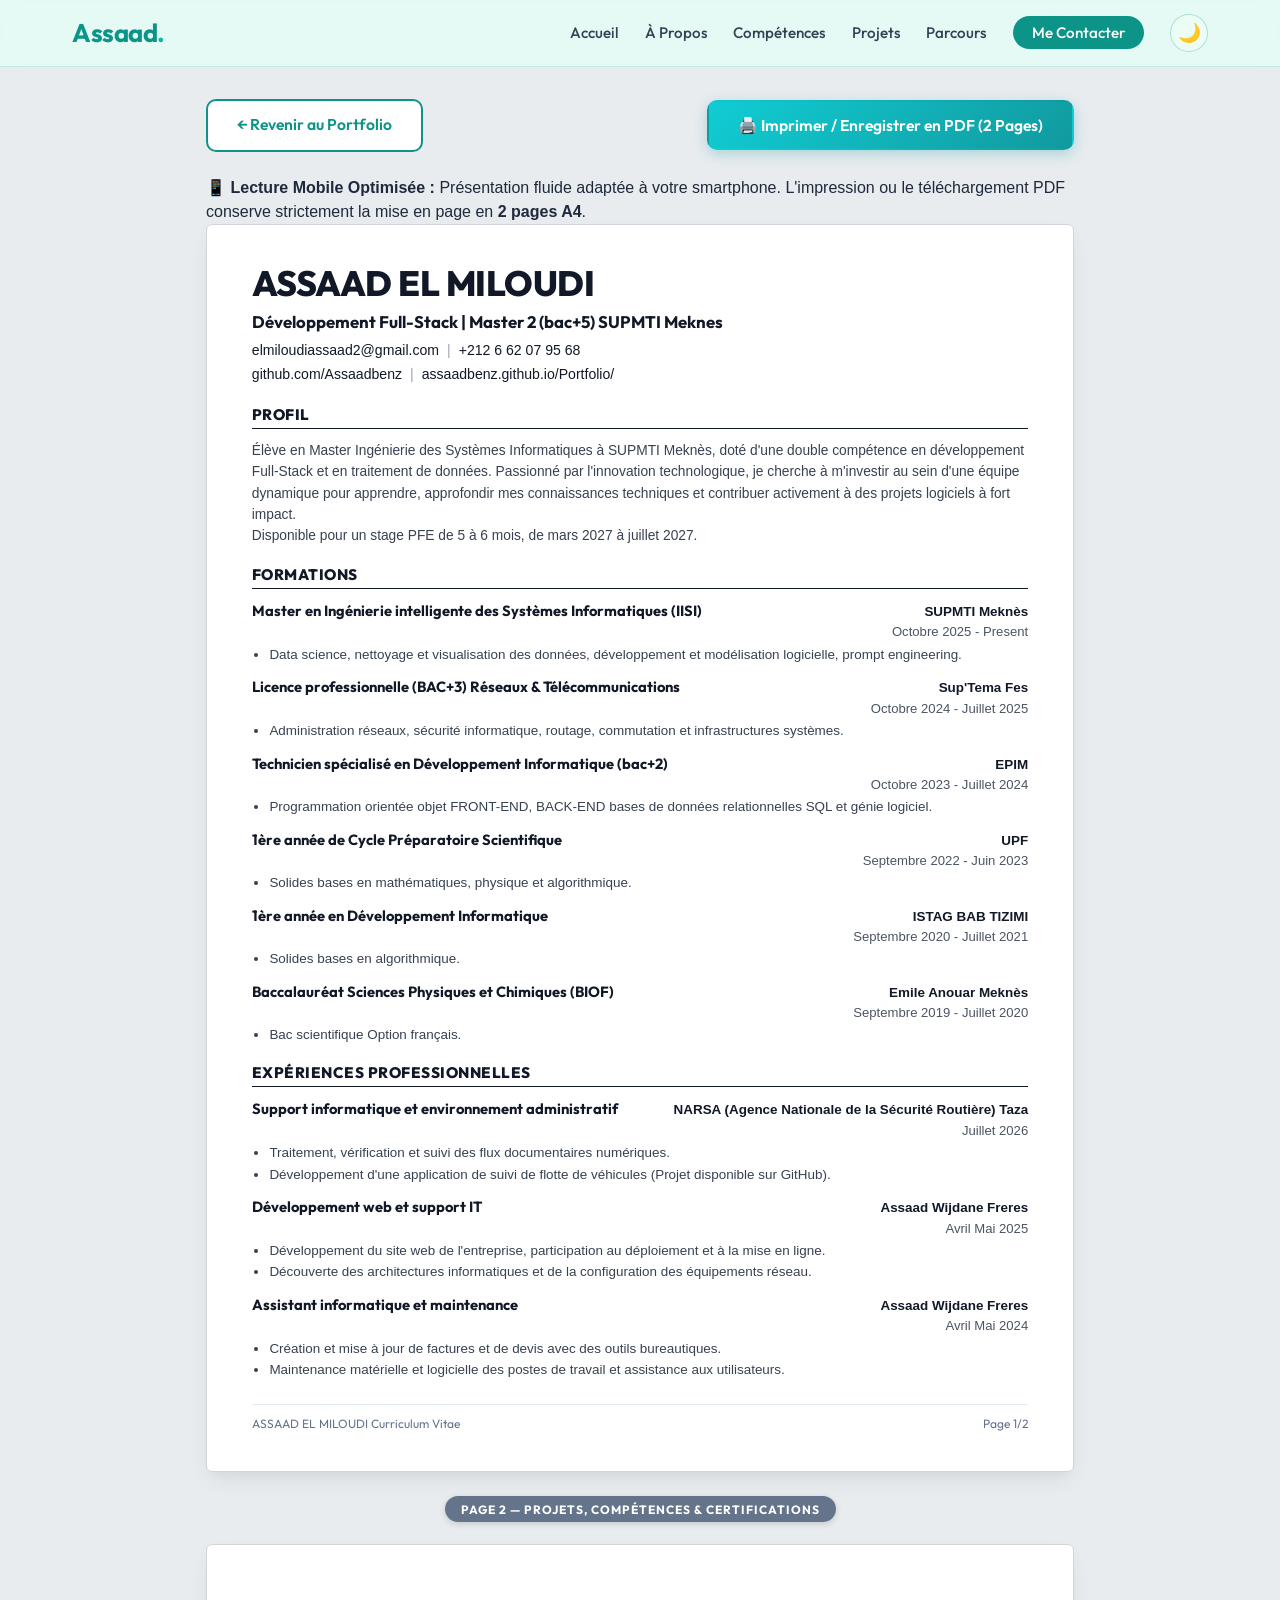
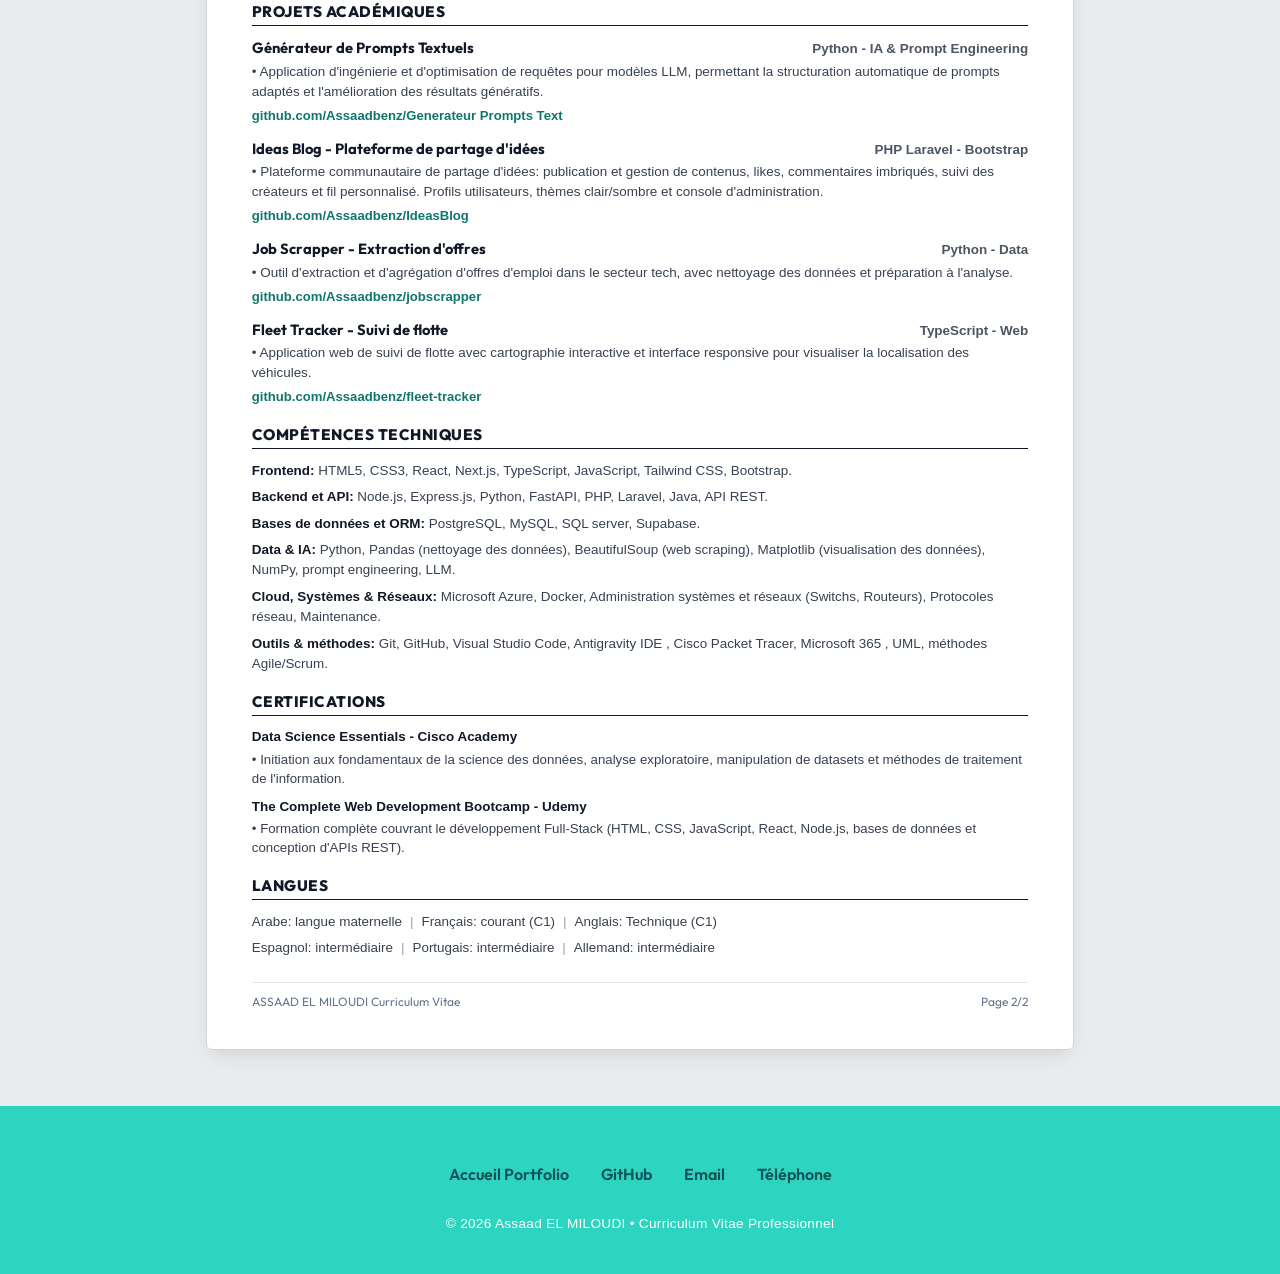
==== commit b89e2559: "feat: sync portfolio and cv with latest CV data (skills, projects, formations, experiences)" ====
--- a/cv.html
+++ b/cv.html
@@ -79,7 +79,7 @@
             <span class="cv-doc-entry-title">Master en Ingénierie intelligente des Systèmes Informatiques (IISI)</span>
             <div class="cv-doc-entry-meta">
               <span class="cv-doc-place">SUPMTI Meknès</span>
-              <span class="cv-doc-date">Octobre 2025– Present</span>
+              <span class="cv-doc-date">Octobre 2025 - Present</span>
             </div>
           </div>
           <ul class="cv-doc-bullets">
@@ -91,8 +91,8 @@
           <div class="cv-doc-entry-header">
             <span class="cv-doc-entry-title">Licence professionnelle (BAC+3) Réseaux &amp; Télécommunications</span>
             <div class="cv-doc-entry-meta">
-              <span class="cv-doc-place">Sup’Tema Fes</span>
-              <span class="cv-doc-date">Octobre 2024– Juillet 2025</span>
+              <span class="cv-doc-place">Sup'Tema Fes</span>
+              <span class="cv-doc-date">Octobre 2024 - Juillet 2025</span>
             </div>
           </div>
           <ul class="cv-doc-bullets">
@@ -109,7 +109,7 @@
             </div>
           </div>
           <ul class="cv-doc-bullets">
-            <li>Programmation orientée objet , FRONT-END, BACK-END , bases de données relationnelles SQL et génie logiciel .</li>
+            <li>Programmation orientée objet FRONT-END, BACK-END bases de données relationnelles SQL et génie logiciel.</li>
           </ul>
         </div>
 
@@ -131,11 +131,11 @@
             <span class="cv-doc-entry-title">1ère année en Développement Informatique</span>
             <div class="cv-doc-entry-meta">
               <span class="cv-doc-place">ISTAG BAB TIZIMI</span>
-              <span class="cv-doc-date">Septembre 2020- Juillet 2021</span>
-            </div>
-          </div>
-          <ul class="cv-doc-bullets">
-            <li>Solides base en algorithmique .</li>
+              <span class="cv-doc-date">Septembre 2020 - Juillet 2021</span>
+            </div>
+          </div>
+          <ul class="cv-doc-bullets">
+            <li>Solides bases en algorithmique.</li>
           </ul>
         </div>
 
@@ -144,11 +144,11 @@
             <span class="cv-doc-entry-title">Baccalauréat Sciences Physiques et Chimiques (BIOF)</span>
             <div class="cv-doc-entry-meta">
               <span class="cv-doc-place">Emile Anouar Meknès</span>
-              <span class="cv-doc-date">Septembre 2019- Juillet 2020</span>
-            </div>
-          </div>
-          <ul class="cv-doc-bullets">
-            <li>Bac scientifique Option français</li>
+              <span class="cv-doc-date">Septembre 2019 - Juillet 2020</span>
+            </div>
+          </div>
+          <ul class="cv-doc-bullets">
+            <li>Bac scientifique Option français.</li>
           </ul>
         </div>
 
@@ -160,12 +160,12 @@
 
         <div class="cv-doc-entry">
           <div class="cv-doc-entry-header">
-            <span class="cv-doc-entry-title">NARSA (Agence Nationale de la Sécurité Routière) &bull; Taza</span>
-            <div class="cv-doc-entry-meta">
+            <span class="cv-doc-entry-title">Support informatique et environnement administratif</span>
+            <div class="cv-doc-entry-meta">
+              <span class="cv-doc-place">NARSA (Agence Nationale de la Sécurité Routière) Taza</span>
               <span class="cv-doc-date">Juillet 2026</span>
             </div>
           </div>
-          <div class="cv-doc-entry-sub">Support informatique et environnement administratif</div>
           <ul class="cv-doc-bullets">
             <li>Traitement, vérification et suivi des flux documentaires numériques.</li>
             <li>Développement d'une application de suivi de flotte de véhicules (Projet disponible sur GitHub).</li>
@@ -174,26 +174,26 @@
 
         <div class="cv-doc-entry">
           <div class="cv-doc-entry-header">
-            <span class="cv-doc-entry-title">AssaadWijdaneFreres</span>
-            <div class="cv-doc-entry-meta">
-              <span class="cv-doc-date">Avril - Mai 2025</span>
-            </div>
-          </div>
-          <div class="cv-doc-entry-sub">Développement web et support IT</div>
-          <ul class="cv-doc-bullets">
-            <li>Développement du site web de l’entreprise, participation au déploiement et à la mise en ligne.</li>
-            <li>Découverte des architectures informatiques et de la configuration des équipements réseau</li>
-          </ul>
-        </div>
-
-        <div class="cv-doc-entry">
-          <div class="cv-doc-entry-header">
-            <span class="cv-doc-entry-title">AssaadWijdaneFreres</span>
-            <div class="cv-doc-entry-meta">
-              <span class="cv-doc-date">Avril - Mai 2024</span>
-            </div>
-          </div>
-          <div class="cv-doc-entry-sub">Assistant informatique et maintenance</div>
+            <span class="cv-doc-entry-title">Développement web et support IT</span>
+            <div class="cv-doc-entry-meta">
+              <span class="cv-doc-place">Assaad Wijdane Freres</span>
+              <span class="cv-doc-date">Avril Mai 2025</span>
+            </div>
+          </div>
+          <ul class="cv-doc-bullets">
+            <li>Développement du site web de l'entreprise, participation au déploiement et à la mise en ligne.</li>
+            <li>Découverte des architectures informatiques et de la configuration des équipements réseau.</li>
+          </ul>
+        </div>
+
+        <div class="cv-doc-entry">
+          <div class="cv-doc-entry-header">
+            <span class="cv-doc-entry-title">Assistant informatique et maintenance</span>
+            <div class="cv-doc-entry-meta">
+              <span class="cv-doc-place">Assaad Wijdane Freres</span>
+              <span class="cv-doc-date">Avril Mai 2024</span>
+            </div>
+          </div>
           <ul class="cv-doc-bullets">
             <li>Création et mise à jour de factures et de devis avec des outils bureautiques.</li>
             <li>Maintenance matérielle et logicielle des postes de travail et assistance aux utilisateurs.</li>
@@ -201,6 +201,12 @@
         </div>
 
       </section>
+
+      <!-- Pied de page officiel du document Page 1 -->
+      <footer class="cv-doc-page-footer">
+        <span>ASSAAD EL MILOUDI Curriculum Vitae</span>
+        <span>Page 1/2</span>
+      </footer>
 
     </article>
 
@@ -220,11 +226,24 @@
 
         <div class="cv-doc-entry">
           <div class="cv-doc-entry-header">
-            <span class="cv-doc-entry-title">IdeasBlog – Plateforme de partage d’idées</span>
-            <span class="cv-doc-entry-tech">Laravel &bull; PHP &bull; Bootstrap</span>
+            <span class="cv-doc-entry-title">Générateur de Prompts Textuels</span>
+            <span class="cv-doc-entry-tech">Python - IA &amp; Prompt Engineering</span>
           </div>
           <p class="cv-doc-desc">
-            Plateforme communautaire de partage d’idées : publication et gestion de contenus, likes, commentaires imbriqués, suivi des créateurs et fil personnalisé. Profils utilisateurs, thèmes clair/sombre et console d’administration pour les rôles, la modération et les statistiques.
+            • Application d'ingénierie et d'optimisation de requêtes pour modèles LLM, permettant la structuration automatique de prompts adaptés et l'amélioration des résultats génératifs.
+          </p>
+          <div class="cv-doc-project-link">
+            <a href="https://github.com/Assaadbenz/Generateur_Prompts_Text" target="_blank" rel="noopener noreferrer">github.com/Assaadbenz/Generateur Prompts Text</a>
+          </div>
+        </div>
+
+        <div class="cv-doc-entry">
+          <div class="cv-doc-entry-header">
+            <span class="cv-doc-entry-title">Ideas Blog - Plateforme de partage d'idées</span>
+            <span class="cv-doc-entry-tech">PHP Laravel - Bootstrap</span>
+          </div>
+          <p class="cv-doc-desc">
+            • Plateforme communautaire de partage d'idées: publication et gestion de contenus, likes, commentaires imbriqués, suivi des créateurs et fil personnalisé. Profils utilisateurs, thèmes clair/sombre et console d'administration.
           </p>
           <div class="cv-doc-project-link">
             <a href="https://github.com/Assaadbenz/IdeasBlog" target="_blank" rel="noopener noreferrer">github.com/Assaadbenz/IdeasBlog</a>
@@ -233,11 +252,11 @@
 
         <div class="cv-doc-entry">
           <div class="cv-doc-entry-header">
-            <span class="cv-doc-entry-title">Job Scrapper – Extraction d’offres</span>
-            <span class="cv-doc-entry-tech">Python &bull; Data</span>
+            <span class="cv-doc-entry-title">Job Scrapper - Extraction d'offres</span>
+            <span class="cv-doc-entry-tech">Python - Data</span>
           </div>
           <p class="cv-doc-desc">
-            Outil d’extraction et d’agrégation d’offres d’emploi dans le secteur tech, avec nettoyage des données et préparation à l’analyse.
+            • Outil d'extraction et d'agrégation d'offres d'emploi dans le secteur tech, avec nettoyage des données et préparation à l'analyse.
           </p>
           <div class="cv-doc-project-link">
             <a href="https://github.com/Assaadbenz/jobscrapper" target="_blank" rel="noopener noreferrer">github.com/Assaadbenz/jobscrapper</a>
@@ -246,11 +265,11 @@
 
         <div class="cv-doc-entry">
           <div class="cv-doc-entry-header">
-            <span class="cv-doc-entry-title">Fleet Tracker – Suivi de flotte</span>
-            <span class="cv-doc-entry-tech">TypeScript &bull; Web</span>
+            <span class="cv-doc-entry-title">Fleet Tracker - Suivi de flotte</span>
+            <span class="cv-doc-entry-tech">TypeScript - Web</span>
           </div>
           <p class="cv-doc-desc">
-            Application web de suivi de flotte avec cartographie interactive et interface responsive pour visualiser la localisation des véhicules.
+            • Application web de suivi de flotte avec cartographie interactive et interface responsive pour visualiser la localisation des véhicules.
           </p>
           <div class="cv-doc-project-link">
             <a href="https://github.com/Assaadbenz/fleet-tracker" target="_blank" rel="noopener noreferrer">github.com/Assaadbenz/fleet-tracker</a>
@@ -265,22 +284,22 @@
 
         <div class="cv-doc-skills-list">
           <div class="cv-doc-skill-line">
-            <strong>Frontend :</strong> HTML5 , CSS3 , React, Next.js, TypeScript, JavaScript, Tailwind CSS, Bootstrap .
-          </div>
-          <div class="cv-doc-skill-line">
-            <strong>Backend et API :</strong> Node.js, Express.js, Python, FastAPI, PHP, Laravel, Java, API REST.
-          </div>
-          <div class="cv-doc-skill-line">
-            <strong>Bases de données et ORM :</strong> PostgreSQL, MySQL, SQL server , Supabase.
-          </div>
-          <div class="cv-doc-skill-line">
-            <strong>Data &amp; IA :</strong> Python, Pandas, BeautifulSoup, Matplotlib , web scraping (nettoyage et visualisation des données) , prompt engineering, LLM.
-          </div>
-          <div class="cv-doc-skill-line">
-            <strong>Réseaux &amp; Systèmes :</strong> Administration et configuration des systèmes et réseaux (Switchs, Routeurs), Maintenance Hardware / Software, Protocoles.
-          </div>
-          <div class="cv-doc-skill-line">
-            <strong>Outils &amp; méthodes :</strong> Git, GitHub, Visual Studio Code, Cisco Packet Tracer, bureautique avancée, UML, méthodes Agile/Scrum.
+            <strong>Frontend:</strong> HTML5, CSS3, React, Next.js, TypeScript, JavaScript, Tailwind CSS, Bootstrap.
+          </div>
+          <div class="cv-doc-skill-line">
+            <strong>Backend et API:</strong> Node.js, Express.js, Python, FastAPI, PHP, Laravel, Java, API REST.
+          </div>
+          <div class="cv-doc-skill-line">
+            <strong>Bases de données et ORM:</strong> PostgreSQL, MySQL, SQL server, Supabase.
+          </div>
+          <div class="cv-doc-skill-line">
+            <strong>Data &amp; IA:</strong> Python, Pandas (nettoyage des données), BeautifulSoup (web scraping), Matplotlib (visualisation des données), NumPy, prompt engineering, LLM.
+          </div>
+          <div class="cv-doc-skill-line">
+            <strong>Cloud, Systèmes &amp; Réseaux:</strong> Microsoft Azure, Docker, Administration systèmes et réseaux (Switchs, Routeurs), Protocoles réseau, Maintenance.
+          </div>
+          <div class="cv-doc-skill-line">
+            <strong>Outils &amp; méthodes:</strong> Git, GitHub, Visual Studio Code, Antigravity IDE , Cisco Packet Tracer, Microsoft 365 , UML, méthodes Agile/Scrum.
           </div>
         </div>
       </section>
@@ -290,10 +309,12 @@
         <h2 class="cv-doc-sec-title">CERTIFICATIONS</h2>
 
         <div class="cv-doc-cert-line">
-          <strong>Data Science Essentials — Cisco Academy :</strong> Initiation aux fondamentaux de la science des données, analyse exploratoire, manipulation de datasets et méthodes de traitement de l'information.
+          <strong>Data Science Essentials - Cisco Academy</strong>
+          <p class="cv-doc-bullet-p">• Initiation aux fondamentaux de la science des données, analyse exploratoire, manipulation de datasets et méthodes de traitement de l'information.</p>
         </div>
         <div class="cv-doc-cert-line">
-          <strong>The Complete Web Development Bootcamp — Udemy :</strong> Formation complète couvrant le développement Full-Stack (HTML, CSS, JavaScript, React, Node.js, bases de données et conception d'APIs REST).
+          <strong>The Complete Web Development Bootcamp - Udemy</strong>
+          <p class="cv-doc-bullet-p">• Formation complète couvrant le développement Full-Stack (HTML, CSS, JavaScript, React, Node.js, bases de données et conception d'APIs REST).</p>
         </div>
       </section>
 
@@ -303,17 +324,23 @@
 
         <div class="cv-doc-lang-block">
           <div class="cv-doc-lang-row">
-            <strong>Arabe :</strong> langue maternelle <span class="cv-sep">|</span>
-            <strong>Français :</strong> courant (C1) <span class="cv-sep">|</span>
-            <strong>Anglais :</strong> Technique (C1)
+            <span>Arabe: langue maternelle</span> <span class="cv-sep">|</span>
+            <span>Français: courant (C1)</span> <span class="cv-sep">|</span>
+            <span>Anglais: Technique (C1)</span>
           </div>
           <div class="cv-doc-lang-row">
-            <strong>Espagnol :</strong> intermédiaire <span class="cv-sep">|</span>
-            <strong>Portugais :</strong> intermédiaire <span class="cv-sep">|</span>
-            <strong>Allemand:</strong> intermédiaire
-          </div>
-        </div>
-      </section>
+            <span>Espagnol: intermédiaire</span> <span class="cv-sep">|</span>
+            <span>Portugais: intermédiaire</span> <span class="cv-sep">|</span>
+            <span>Allemand: intermédiaire</span>
+          </div>
+        </div>
+      </section>
+
+      <!-- Pied de page officiel du document Page 2 -->
+      <footer class="cv-doc-page-footer">
+        <span>ASSAAD EL MILOUDI Curriculum Vitae</span>
+        <span>Page 2/2</span>
+      </footer>
 
     </article>
 
--- a/style.css
+++ b/style.css
@@ -1645,6 +1645,34 @@
   gap: 0.35rem;
 }
 
+.cv-doc-bullet-p {
+  margin: 0.15rem 0 0 0;
+  font-size: 0.83rem;
+  line-height: 1.45;
+  color: #374151;
+}
+
+.cv-doc-page-footer {
+  display: flex;
+  justify-content: space-between;
+  align-items: center;
+  margin-top: 1.5rem;
+  padding-top: 0.6rem;
+  border-top: 1px solid var(--color-border);
+  font-size: 0.75rem;
+  color: var(--color-text-muted);
+  font-family: var(--font-heading);
+}
+
+[data-theme="dark"] .cv-doc-bullet-p {
+  color: #cbd5e1;
+}
+
+[data-theme="dark"] .cv-doc-page-footer {
+  border-top-color: #1e293b;
+  color: #64748b;
+}
+
 /* ==========================================================================
    CERTIFICATIONS EN LIGNE
    ========================================================================== */
@@ -2030,6 +2058,8 @@
 
   /* Règle de coupure stricte : Page 1 coupe après, Page 2 ne déborde pas */
   .cv-page-1 {
+    display: flex !important;
+    flex-direction: column !important;
     page-break-after: always !important;
     break-after: page !important;
     min-height: 275mm !important;
@@ -2038,6 +2068,8 @@
   }
 
   .cv-page-2 {
+    display: flex !important;
+    flex-direction: column !important;
     page-break-before: always !important;
     break-before: page !important;
     page-break-after: avoid !important;
@@ -2184,6 +2216,24 @@
     gap: 0.15rem !important;
   }
 
+  .cv-doc-bullet-p {
+    margin: 0.05rem 0 0 0 !important;
+    font-size: 7.9pt !important;
+    line-height: 1.3 !important;
+    color: #000000 !important;
+  }
+
+  .cv-doc-page-footer {
+    display: flex !important;
+    justify-content: space-between !important;
+    align-items: center !important;
+    margin-top: auto !important;
+    padding-top: 0.35rem !important;
+    border-top: 0.5px solid #cccccc !important;
+    font-size: 7.5pt !important;
+    color: #555555 !important;
+  }
+
   .cv-sep {
     color: #555555 !important;
   }
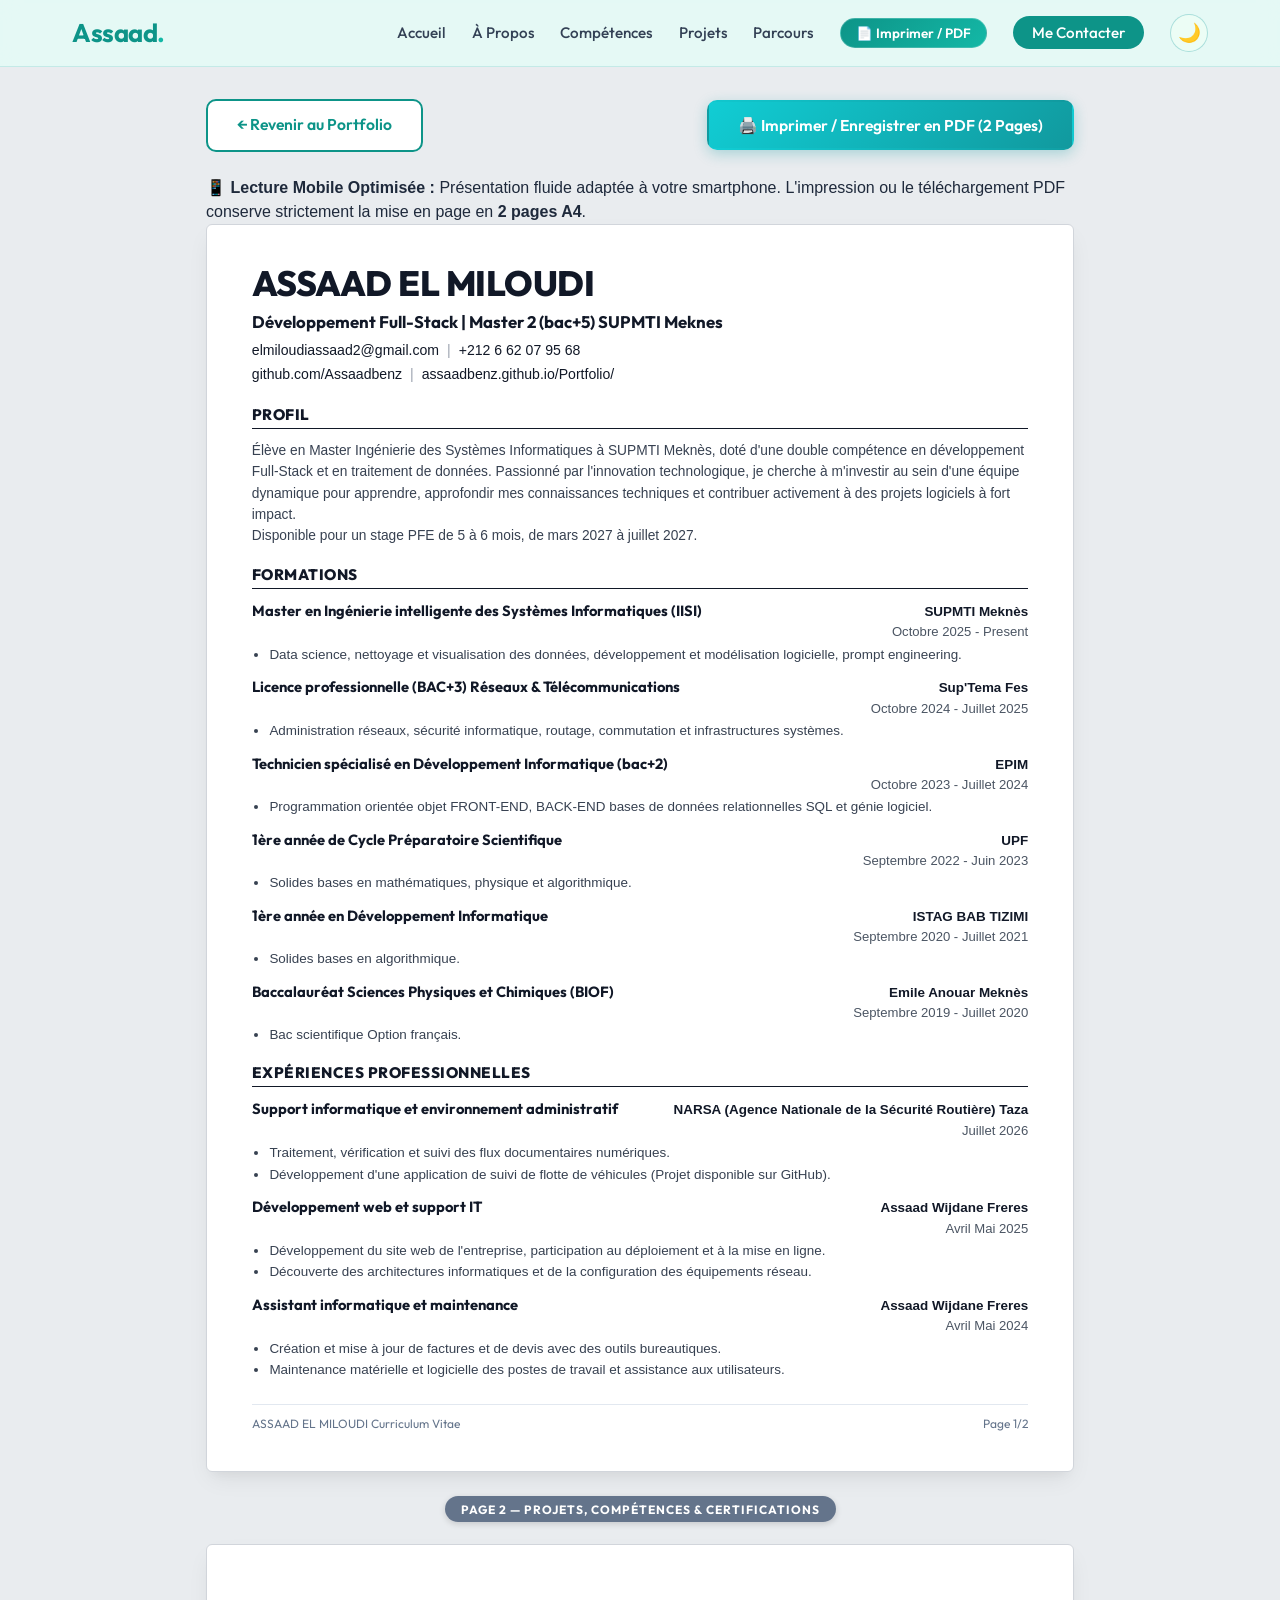
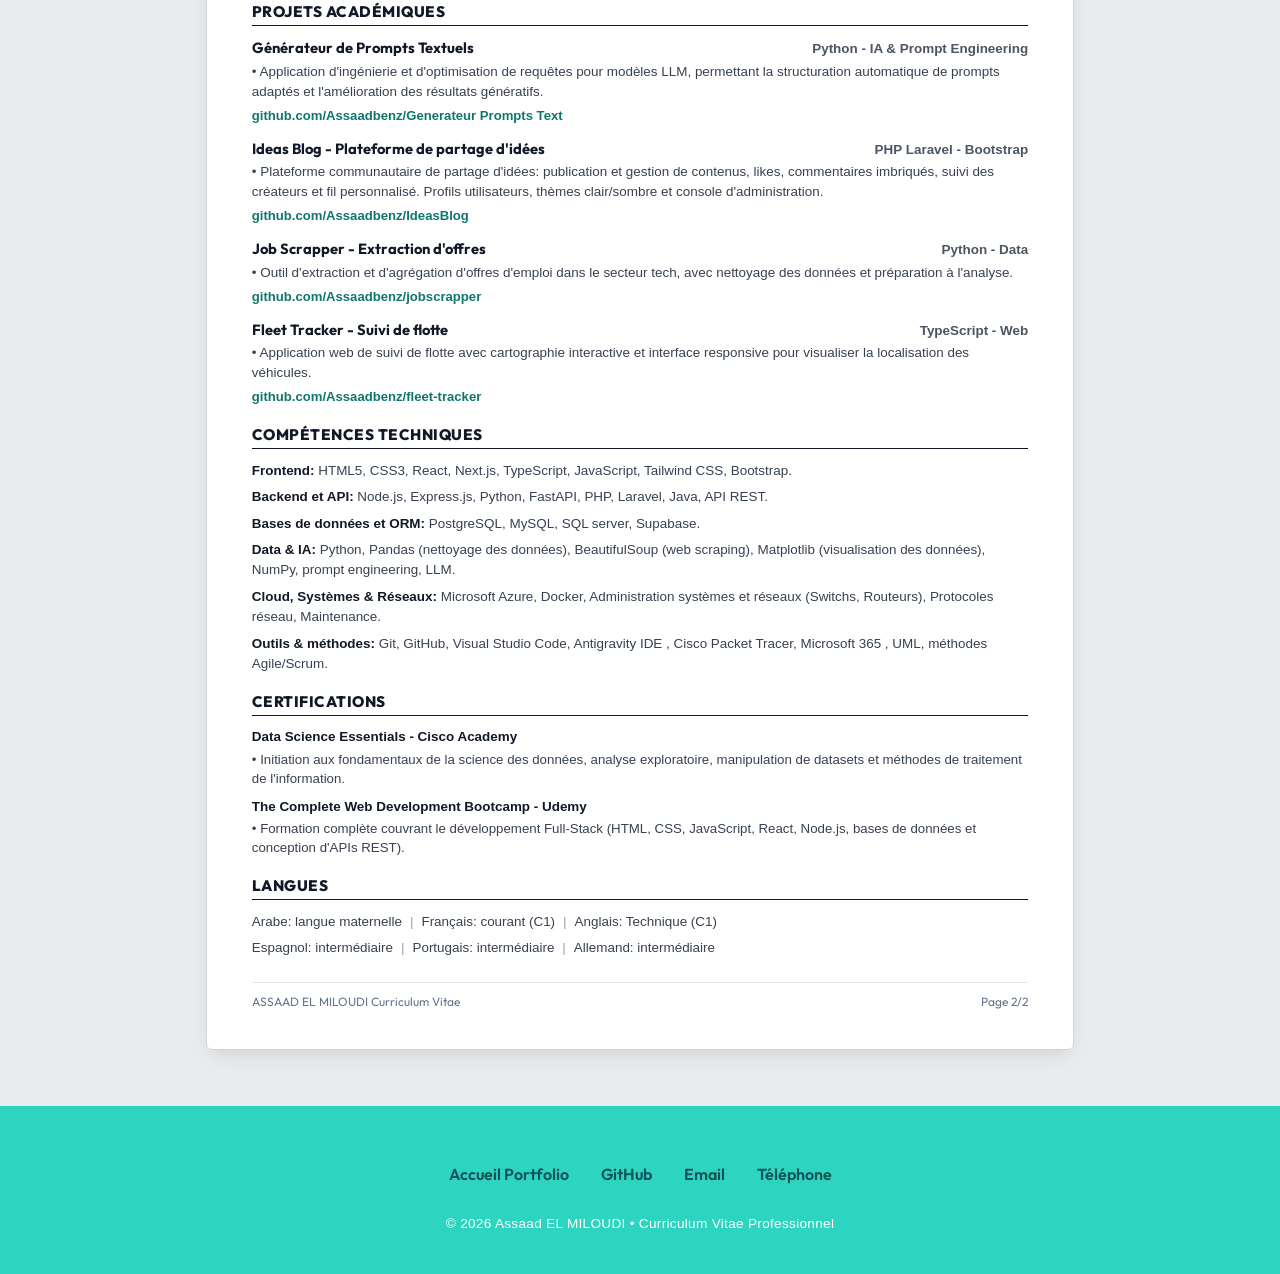
==== commit ab43801b: "feat: enhance portfolio with project filters, recruiter assistant, animated stats, direct CV actions" ====
--- a/cv.html
+++ b/cv.html
@@ -4,7 +4,19 @@
   <meta charset="UTF-8">
   <meta name="viewport" content="width=device-width, initial-scale=1.0">
   <meta name="description" content="Curriculum Vitae d'Assaad EL MILOUDI - Développement Full-Stack | Master 2 (bac+5) SUPMTI Meknes">
+  <meta name="theme-color" content="#0d9488">
   <title>CV | Assaad EL MILOUDI</title>
+
+  <!-- Favicon SVG -->
+  <link rel="icon" type="image/svg+xml" href="images/favicon.svg">
+
+  <!-- Open Graph -->
+  <meta property="og:title" content="CV Assaad EL MILOUDI | Développement Full-Stack">
+  <meta property="og:description" content="Curriculum Vitae d'Assaad EL MILOUDI - Master 2 IISI SUPMTI Meknès. Disponible pour un stage PFE de 5 à 6 mois.">
+  <meta property="og:type" content="profile">
+  <meta property="og:url" content="https://assaadbenz.github.io/Portfolio/cv.html">
+  <meta property="og:image" content="https://assaadbenz.github.io/Portfolio/images/profile.jpg">
+
   <link rel="stylesheet" href="style.css">
   <link rel="preconnect" href="https://fonts.googleapis.com">
   <link rel="preconnect" href="https://fonts.gstatic.com" crossorigin>
@@ -22,6 +34,7 @@
         <li><a href="index.html#competences">Compétences</a></li>
         <li><a href="index.html#projets">Projets</a></li>
         <li><a href="index.html#parcours">Parcours</a></li>
+        <li><button onclick="window.print()" class="nav-cv-btn" title="Télécharger ou imprimer mon CV au format PDF">📄 Imprimer / PDF</button></li>
         <li><a href="index.html#contact" class="nav-cta">Me Contacter</a></li>
         <li><button id="theme-toggle" class="theme-toggle-btn" title="Basculer Mode Sombre / Clair" aria-label="Basculer Mode Sombre / Clair">🌙</button></li>
       </ul>
--- a/style.css
+++ b/style.css
@@ -762,6 +762,56 @@
   transform: translateY(-2px);
 }
 
+/* Boutons de téléchargement direct CV */
+.nav-cv-btn {
+  background: linear-gradient(135deg, #0d9488 0%, #14b8a6 100%);
+  color: #ffffff !important;
+  padding: 0.38rem 0.95rem;
+  border-radius: var(--radius-full);
+  font-family: var(--font-heading);
+  font-size: 0.84rem;
+  font-weight: 600;
+  border: 1px solid rgba(255, 255, 255, 0.2);
+  cursor: pointer;
+  transition: all var(--transition-fast);
+  display: inline-flex;
+  align-items: center;
+  gap: 0.35rem;
+  text-decoration: none;
+}
+
+.nav-cv-btn:hover {
+  transform: translateY(-2px);
+  box-shadow: 0 4px 14px rgba(13, 148, 136, 0.35);
+}
+
+.btn-cv-direct {
+  background-color: var(--color-bg-subtle);
+  color: var(--color-primary-hover);
+  border: 1.5px solid var(--color-primary);
+  font-weight: 600;
+}
+
+.btn-cv-direct:hover {
+  background-color: var(--color-primary);
+  color: #ffffff;
+  border-color: var(--color-primary);
+  transform: translateY(-2px);
+  box-shadow: 0 4px 14px rgba(13, 148, 136, 0.25);
+}
+
+[data-theme="dark"] .btn-cv-direct {
+  background-color: #0b1323;
+  border-color: #2dd4bf;
+  color: #2dd4bf;
+}
+
+[data-theme="dark"] .btn-cv-direct:hover {
+  background-color: #134e4a;
+  color: #ffffff;
+}
+
+
 .btn-link {
   font-family: var(--font-heading);
   font-weight: 600;
@@ -1066,12 +1116,62 @@
 /* ==========================================================================
    PROJETS GITHUB (NOUVEAUX PROJETS)
    ========================================================================== */
+.project-filters {
+  display: flex;
+  justify-content: center;
+  align-items: center;
+  gap: 0.65rem;
+  flex-wrap: wrap;
+  margin: 0 auto 2.2rem;
+  max-width: 800px;
+}
+
+.filter-btn {
+  background: var(--color-white);
+  border: 1px solid var(--color-border);
+  color: var(--color-text-main);
+  font-family: var(--font-heading);
+  font-size: 0.88rem;
+  font-weight: 600;
+  padding: 0.5rem 1.15rem;
+  border-radius: var(--radius-full);
+  cursor: pointer;
+  transition: all var(--transition-fast);
+  box-shadow: var(--shadow-sm);
+}
+
+.filter-btn:hover {
+  border-color: var(--color-primary-light);
+  color: var(--color-primary);
+  transform: translateY(-2px);
+}
+
+.filter-btn.active {
+  background: linear-gradient(135deg, #0d9488 0%, #14b8a6 100%);
+  color: #ffffff;
+  border-color: transparent;
+  box-shadow: 0 4px 14px rgba(13, 148, 136, 0.3);
+}
+
+[data-theme="dark"] .filter-btn {
+  background: #0f172a;
+  border-color: #1e293b;
+  color: #cbd5e1;
+}
+
+[data-theme="dark"] .filter-btn.active {
+  background: linear-gradient(135deg, #0d9488 0%, #2dd4bf 100%);
+  color: #090e17;
+  font-weight: 700;
+}
+
 .projects-grid {
   display: grid;
   grid-template-columns: repeat(2, 1fr);
   gap: 2rem;
   text-align: left;
 }
+
 
 .project-card {
   background-color: var(--color-white);
@@ -1143,11 +1243,48 @@
   flex-grow: 1;
 }
 
+.project-meta-badges {
+  display: flex;
+  gap: 0.5rem;
+  flex-wrap: wrap;
+  margin-bottom: 0.75rem;
+}
+
+.project-badge-pill {
+  font-family: var(--font-heading);
+  font-size: 0.74rem;
+  font-weight: 700;
+  padding: 0.25rem 0.65rem;
+  border-radius: var(--radius-xs);
+  background-color: var(--color-bg-subtle);
+  border: 1px solid var(--color-border);
+  color: var(--color-text-muted);
+}
+
+.project-badge-pill.status-open {
+  background-color: rgba(16, 185, 129, 0.1);
+  border-color: rgba(16, 185, 129, 0.35);
+  color: #059669;
+}
+
+[data-theme="dark"] .project-badge-pill {
+  background-color: #111a2e;
+  border-color: #1e293b;
+  color: #94a3b8;
+}
+
+[data-theme="dark"] .project-badge-pill.status-open {
+  background-color: rgba(16, 185, 129, 0.15);
+  border-color: rgba(16, 185, 129, 0.4);
+  color: #34d399;
+}
+
 .project-title {
   font-size: 1.25rem;
   color: var(--color-text-heading);
   margin-bottom: 0.6rem;
 }
+
 
 .project-desc {
   font-size: 0.92rem;
@@ -1341,6 +1478,144 @@
   color: var(--color-text-heading);
   word-break: break-word;
 }
+
+/* Assistant Recruteur & Prise de contact express */
+.contact-assistant-box {
+  background-color: var(--color-white);
+  border: 1px solid var(--color-border);
+  border-radius: var(--radius-lg);
+  padding: 2.2rem 2rem;
+  box-shadow: var(--shadow-sm);
+  margin-top: 2rem;
+  text-align: left;
+}
+
+[data-theme="dark"] .contact-assistant-box {
+  background-color: #0f172a;
+  border-color: #1e293b;
+}
+
+.assistant-title {
+  font-size: 1.25rem;
+  color: var(--color-primary);
+  margin-bottom: 0.4rem;
+}
+
+.assistant-subtitle {
+  font-size: 0.92rem;
+  color: var(--color-text-muted);
+  margin-bottom: 1.25rem;
+}
+
+.template-pills {
+  display: flex;
+  gap: 0.65rem;
+  flex-wrap: wrap;
+  margin-bottom: 1.5rem;
+}
+
+.template-pill {
+  background: var(--color-bg-subtle);
+  border: 1px solid var(--color-border);
+  color: var(--color-text-heading);
+  padding: 0.5rem 0.95rem;
+  border-radius: var(--radius-full);
+  font-family: var(--font-heading);
+  font-size: 0.84rem;
+  font-weight: 600;
+  cursor: pointer;
+  transition: all var(--transition-fast);
+}
+
+.template-pill:hover {
+  border-color: var(--color-primary);
+  color: var(--color-primary);
+}
+
+.template-pill.active {
+  background: rgba(13, 148, 136, 0.12);
+  border-color: var(--color-primary);
+  color: var(--color-primary-hover);
+  box-shadow: 0 2px 8px rgba(13, 148, 136, 0.15);
+}
+
+[data-theme="dark"] .template-pill {
+  background: #111a2e;
+  border-color: #1e293b;
+  color: #cbd5e1;
+}
+
+[data-theme="dark"] .template-pill.active {
+  background: rgba(45, 212, 191, 0.15);
+  border-color: #2dd4bf;
+  color: #2dd4bf;
+}
+
+.quick-contact-form {
+  display: flex;
+  flex-direction: column;
+  gap: 1rem;
+}
+
+.form-row {
+  display: grid;
+  grid-template-columns: 1fr 1fr;
+  gap: 1rem;
+}
+
+@media (max-width: 600px) {
+  .form-row {
+    grid-template-columns: 1fr;
+  }
+}
+
+.form-group {
+  display: flex;
+  flex-direction: column;
+  gap: 0.4rem;
+}
+
+.form-group label {
+  font-family: var(--font-heading);
+  font-size: 0.84rem;
+  font-weight: 700;
+  color: var(--color-text-heading);
+}
+
+.form-input {
+  background: var(--color-bg-subtle);
+  border: 1px solid var(--color-border);
+  border-radius: var(--radius-sm);
+  padding: 0.75rem 0.95rem;
+  font-family: var(--font-body);
+  font-size: 0.92rem;
+  color: var(--color-text-heading);
+  transition: border-color var(--transition-fast), box-shadow var(--transition-fast);
+  outline: none;
+}
+
+.form-input:focus {
+  border-color: var(--color-primary);
+  box-shadow: 0 0 0 3px rgba(13, 148, 136, 0.15);
+}
+
+[data-theme="dark"] .form-input {
+  background: #090e17;
+  border-color: #1e293b;
+  color: #f8fafc;
+}
+
+[data-theme="dark"] .form-input:focus {
+  border-color: #2dd4bf;
+  box-shadow: 0 0 0 3px rgba(45, 212, 191, 0.2);
+}
+
+.form-textarea {
+  resize: vertical;
+  min-height: 100px;
+  line-height: 1.55;
+}
+
 
 /* ==========================================================================
    PIED DE PAGE (FOOTER)
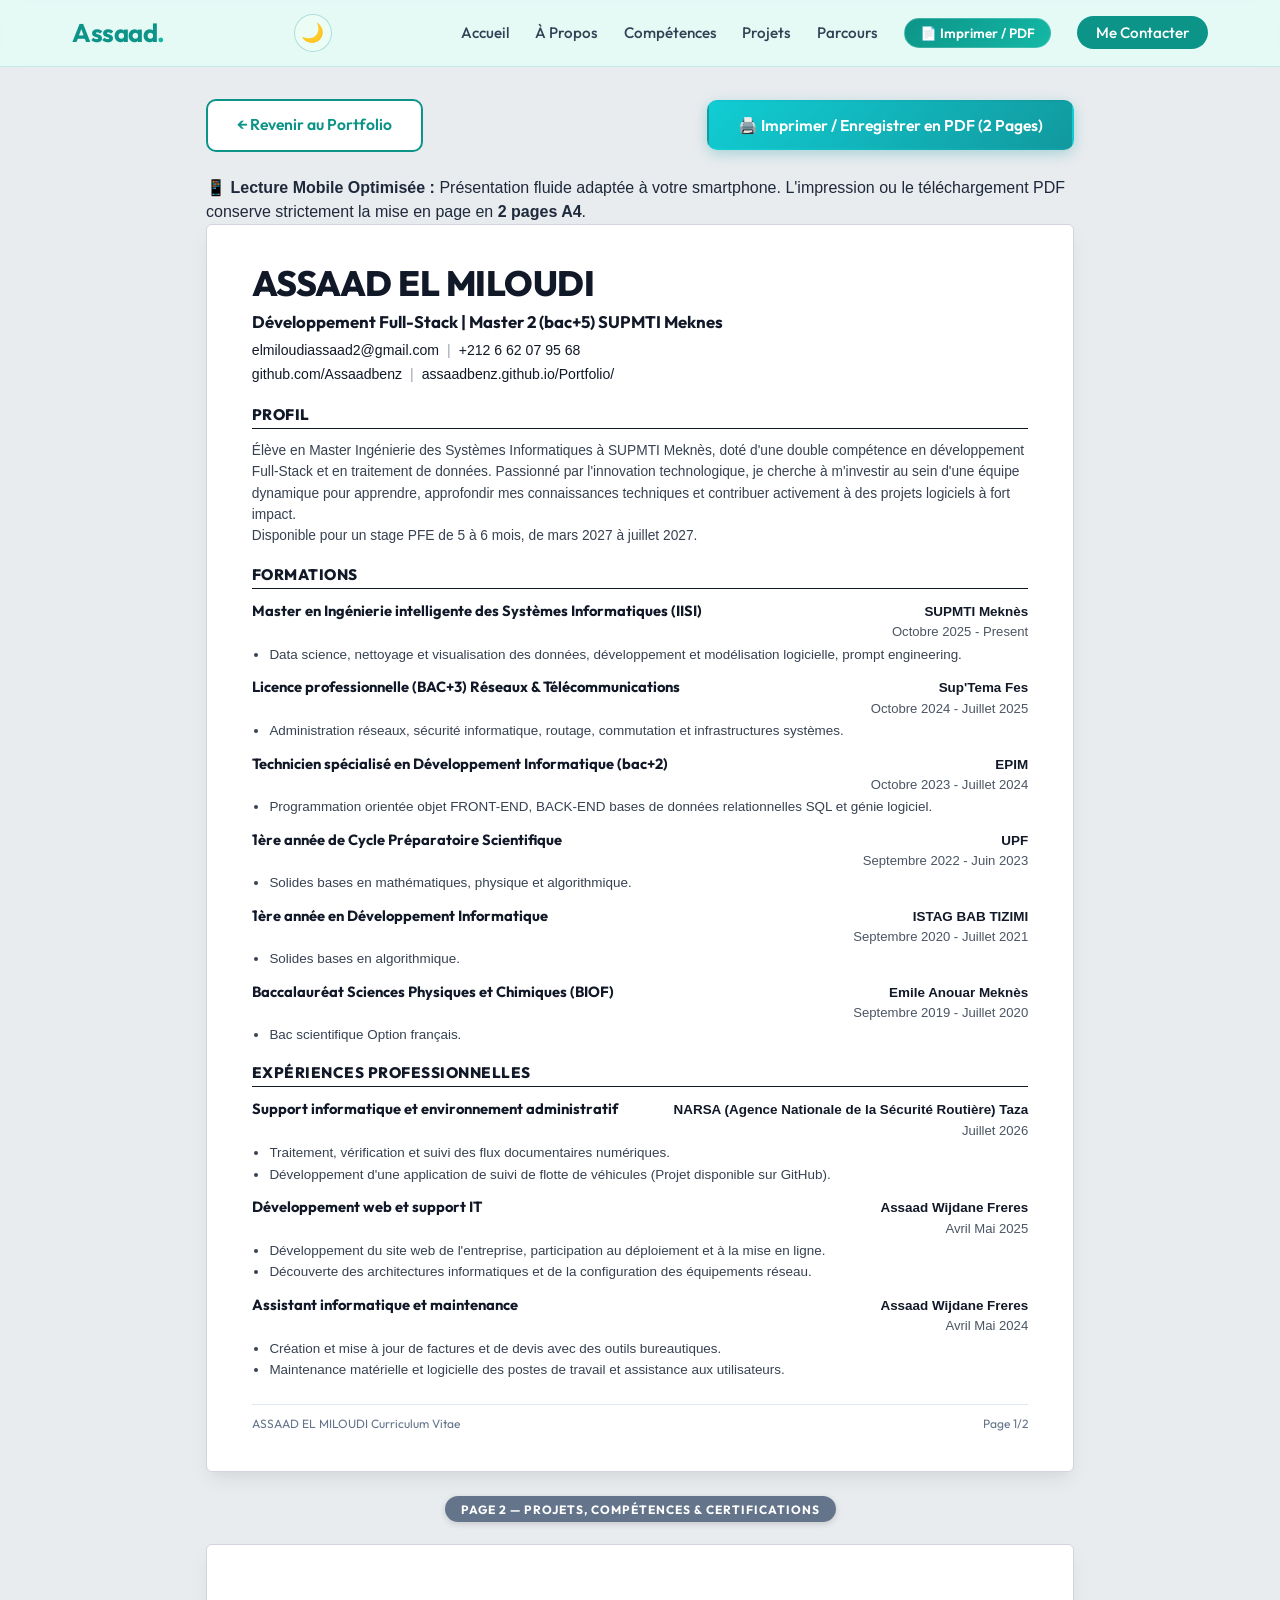
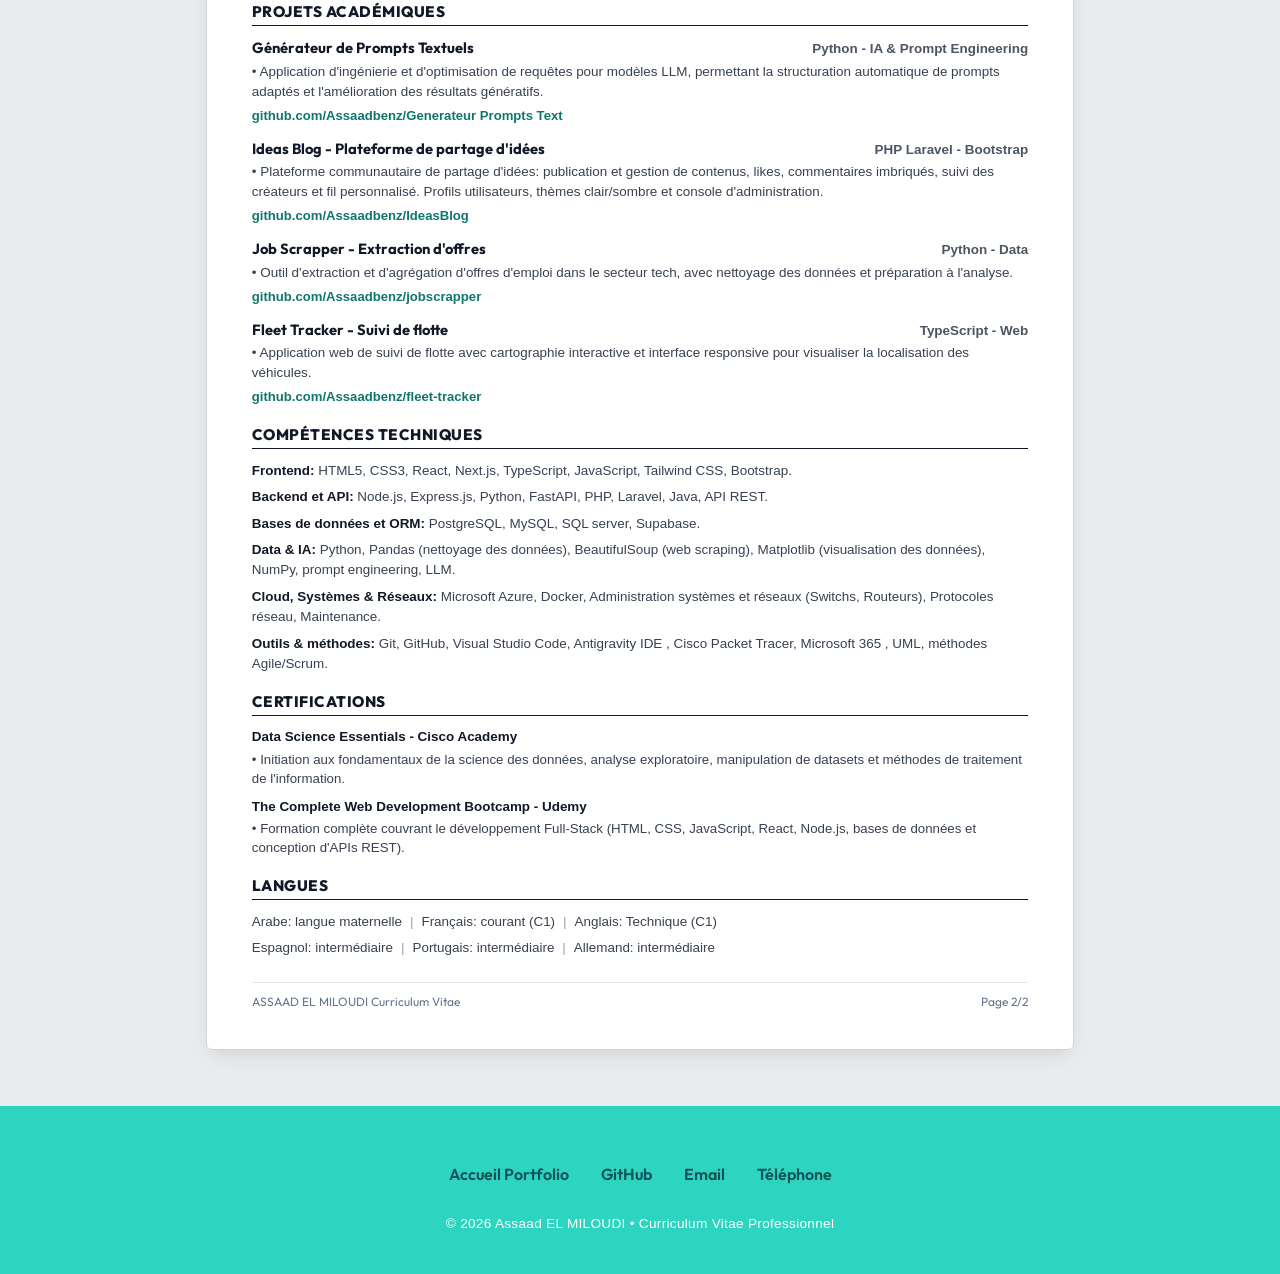
==== commit 8b39f88d: "feat: complete mobile responsiveness overhaul with animated hamburger drawer and responsive layout" ====
--- a/cv.html
+++ b/cv.html
@@ -28,7 +28,15 @@
   <header class="header">
     <nav class="navbar" aria-label="Navigation du CV">
       <a href="index.html" class="nav-brand">Assaad<span class="dot">.</span></a>
-      <ul class="nav-links">
+      <div class="nav-mobile-controls">
+        <button id="theme-toggle" class="theme-toggle-btn" title="Basculer Mode Sombre / Clair" aria-label="Basculer Mode Sombre / Clair">🌙</button>
+        <button id="mobile-menu-btn" class="mobile-menu-btn" aria-label="Ouvrir le menu de navigation" aria-expanded="false">
+          <span class="hamburger-bar"></span>
+          <span class="hamburger-bar"></span>
+          <span class="hamburger-bar"></span>
+        </button>
+      </div>
+      <ul class="nav-links" id="nav-links">
         <li><a href="index.html#hero">Accueil</a></li>
         <li><a href="index.html#a-propos">À Propos</a></li>
         <li><a href="index.html#competences">Compétences</a></li>
@@ -36,7 +44,6 @@
         <li><a href="index.html#parcours">Parcours</a></li>
         <li><button onclick="window.print()" class="nav-cv-btn" title="Télécharger ou imprimer mon CV au format PDF">📄 Imprimer / PDF</button></li>
         <li><a href="index.html#contact" class="nav-cta">Me Contacter</a></li>
-        <li><button id="theme-toggle" class="theme-toggle-btn" title="Basculer Mode Sombre / Clair" aria-label="Basculer Mode Sombre / Clair">🌙</button></li>
       </ul>
     </nav>
   </header>
--- a/style.css
+++ b/style.css
@@ -230,6 +230,8 @@
 html {
   scroll-behavior: smooth;
   font-size: 16px;
+  overflow-x: hidden;
+  width: 100%;
 }
 
 body {
@@ -237,6 +239,8 @@
   background-color: #ffffff;
   font-family: var(--font-body);
   line-height: 1.8;
+  overflow-x: hidden;
+  width: 100%;
   -webkit-font-smoothing: antialiased;
   -moz-osx-font-smoothing: grayscale;
   transition: background-color var(--transition-normal), color var(--transition-normal);
@@ -377,6 +381,48 @@
 
 .theme-toggle-btn:hover {
   transform: scale(1.1) rotate(15deg);
+}
+
+/* Contrôles Navigation & Hamburger Mobile */
+.nav-mobile-controls {
+  display: flex;
+  align-items: center;
+  gap: 0.65rem;
+}
+
+.mobile-menu-btn {
+  display: none;
+  background: var(--color-hero-bg);
+  border: 1px solid rgba(17, 153, 158, 0.3);
+  cursor: pointer;
+  padding: 0.5rem;
+  flex-direction: column;
+  justify-content: space-between;
+  width: 38px;
+  height: 38px;
+  border-radius: var(--radius-xs);
+  transition: all var(--transition-fast);
+}
+
+.hamburger-bar {
+  width: 100%;
+  height: 2.2px;
+  background-color: var(--color-text-heading);
+  border-radius: 2px;
+  transition: all 0.3s cubic-bezier(0.16, 1, 0.3, 1);
+}
+
+.mobile-menu-btn.active .hamburger-bar:nth-child(1) {
+  transform: translateY(7px) rotate(45deg);
+}
+
+.mobile-menu-btn.active .hamburger-bar:nth-child(2) {
+  opacity: 0;
+  transform: scaleX(0);
+}
+
+.mobile-menu-btn.active .hamburger-bar:nth-child(3) {
+  transform: translateY(-7px) rotate(-45deg);
 }
 
 .header-scrolled {
@@ -554,6 +600,58 @@
   }
 }
 
+/* Portrait Hero sur le Dashboard Principal */
+.hero-avatar-wrapper {
+  position: relative;
+  display: inline-block;
+  margin: 0.5rem auto 1rem;
+  z-index: 3;
+}
+
+.hero-avatar-img {
+  width: 145px;
+  height: 145px;
+  border-radius: 50%;
+  object-fit: cover;
+  object-position: center 15%;
+  border: 4px solid var(--color-white);
+  box-shadow: 0 10px 30px rgba(13, 148, 136, 0.25), 0 0 0 4px rgba(20, 184, 166, 0.35);
+  display: block;
+  transition: transform var(--transition-normal), box-shadow var(--transition-normal);
+  background-color: var(--color-white);
+}
+
+.hero-avatar-wrapper:hover .hero-avatar-img {
+  transform: scale(1.05) translateY(-3px);
+  box-shadow: 0 16px 40px rgba(13, 148, 136, 0.35), 0 0 0 6px rgba(45, 212, 191, 0.55);
+}
+
+.hero-avatar-badge {
+  position: absolute;
+  bottom: 4px;
+  right: 4px;
+  width: 38px;
+  height: 38px;
+  background: linear-gradient(135deg, #0d9488 0%, #14b8a6 100%);
+  border: 3px solid var(--color-white);
+  border-radius: 50%;
+  display: flex;
+  align-items: center;
+  justify-content: center;
+  font-size: 1.15rem;
+  box-shadow: 0 4px 12px rgba(0, 0, 0, 0.15);
+  animation: pulseDot 2.5s infinite;
+}
+
+[data-theme="dark"] .hero-avatar-img {
+  border-color: #0f172a;
+  box-shadow: 0 10px 30px rgba(0, 0, 0, 0.6), 0 0 0 4px rgba(45, 212, 191, 0.4);
+}
+
+[data-theme="dark"] .hero-avatar-badge {
+  border-color: #0f172a;
+}
+
 .hero-title {
   color: var(--color-primary-light);
   font-family: var(--font-script);
@@ -884,6 +982,7 @@
   height: 175px;
   border-radius: var(--radius-full);
   object-fit: cover;
+  object-position: center 15%;
   margin: 0 auto 1.75rem;
   border: 5px solid #d8f5ef;
   box-shadow: var(--shadow-md);
@@ -1220,6 +1319,14 @@
   background: linear-gradient(135deg, #d946ef 0%, #8b5cf6 50%, #6366f1 100%);
 }
 
+.banner-kanban {
+  background: linear-gradient(135deg, #0284c7 0%, #0f766e 50%, #0f172a 100%);
+}
+
+.banner-mindflow {
+  background: linear-gradient(135deg, #059669 0%, #10b981 50%, #064e3b 100%);
+}
+
 .project-banner-icon {
   font-size: 2.5rem;
   margin-bottom: 0.4rem;
@@ -2056,64 +2163,324 @@
 }
 
 @media (max-width: 768px) {
+  /* Navigation compacte mobile avec tiroir déroulant */
+  .header {
+    position: sticky;
+    top: 0;
+    width: 100%;
+    z-index: 1000;
+  }
+
   .navbar {
+    padding: 0.65rem 1.25rem;
+    position: relative;
+    display: flex;
+    justify-content: space-between;
+    align-items: center;
+  }
+
+  .nav-brand {
+    font-size: 1.45rem;
+  }
+
+  .mobile-menu-btn {
+    display: flex;
+  }
+
+  .nav-links {
+    position: absolute;
+    top: 100%;
+    left: 0;
+    width: 100%;
+    background: rgba(236, 253, 245, 0.98);
+    backdrop-filter: blur(14px);
+    -webkit-backdrop-filter: blur(14px);
+    border-bottom: 1px solid var(--color-border);
+    flex-direction: column;
+    align-items: stretch;
+    text-align: center;
+    gap: 0;
+    padding: 0 1.25rem;
+    max-height: 0;
+    opacity: 0;
+    overflow: hidden;
+    pointer-events: none;
+    box-shadow: 0 16px 30px rgba(0, 0, 0, 0.12);
+    transition: max-height 0.35s cubic-bezier(0.16, 1, 0.3, 1), opacity 0.3s ease, padding 0.35s ease;
+  }
+
+  [data-theme="dark"] .nav-links {
+    background: rgba(9, 14, 23, 0.98);
+    border-bottom-color: #1e293b;
+    box-shadow: 0 16px 30px rgba(0, 0, 0, 0.5);
+  }
+
+  .nav-links.open {
+    max-height: 520px;
+    opacity: 1;
+    pointer-events: auto;
+    padding: 1rem 1.25rem 1.5rem;
+  }
+
+  .nav-links li {
+    width: 100%;
+  }
+
+  .nav-links a {
+    display: block;
+    width: 100%;
+    padding: 0.75rem 0;
+    font-size: 1.05rem;
+    font-weight: 600;
+    border-bottom: 1px solid rgba(0, 0, 0, 0.05);
+  }
+
+  [data-theme="dark"] .nav-links a {
+    border-bottom-color: rgba(255, 255, 255, 0.06);
+  }
+
+  .nav-links a.nav-cta,
+  .nav-links a.nav-cv-btn {
+    margin-top: 0.65rem;
+    padding: 0.75rem 1rem;
+    border-radius: var(--radius-sm);
+    justify-content: center;
+  }
+
+  /* Hero Section */
+  .top-container {
+    padding-top: 2rem;
+  }
+
+  .hero-status-pill {
+    max-width: 95%;
+    font-size: 0.76rem;
+    padding: 0.4rem 0.85rem;
+    margin: 0 auto 0.75rem auto;
+    line-height: 1.35;
+    white-space: normal;
+  }
+
+  .hero-avatar-wrapper {
+    margin: 0.4rem auto 0.75rem;
+  }
+
+  .hero-avatar-img {
+    width: 125px;
+    height: 125px;
+  }
+
+  .hero-avatar-badge {
+    width: 34px;
+    height: 34px;
+    font-size: 1rem;
+  }
+
+  .hero-title {
+    font-size: clamp(2.6rem, 9vw, 3.8rem);
+    line-height: 1.1;
+    margin-bottom: 0.2rem;
+  }
+
+  .hero-subtitle {
+    font-size: clamp(1.2rem, 4.2vw, 1.55rem);
+    margin-bottom: 0.75rem;
+  }
+
+  .hero-tagline {
+    font-size: 0.95rem;
+    line-height: 1.6;
+    padding: 0 0.5rem;
+    margin-bottom: 1.4rem;
+  }
+
+  .hero-actions {
     flex-direction: column;
     gap: 0.75rem;
-    padding: 1rem;
-  }
-  .nav-links {
-    gap: 0.75rem;
-    font-size: 0.88rem;
-    flex-wrap: wrap;
-    justify-content: center;
-  }
-  .hero-title {
-    font-size: 3.8rem;
-  }
-  .hero-subtitle {
-    font-size: 1.45rem;
-  }
-  .hero-tagline {
-    font-size: 1rem;
-  }
-  .hero-actions {
-    flex-direction: column;
-    gap: 0.8rem;
-  }
+    width: 100%;
+    align-items: center;
+    margin-bottom: 1.75rem;
+  }
+
   .hero-actions .btn {
     width: 100%;
-    max-width: 280px;
-  }
+    max-width: 320px;
+    padding: 0.75rem 1.25rem;
+    font-size: 0.95rem;
+    justify-content: center;
+  }
+
+  /* Grille des statistiques Hero en 2x2 propre */
   .hero-stats-strip {
+    display: grid;
+    grid-template-columns: repeat(2, 1fr);
     gap: 0.65rem;
-    margin-bottom: 1.8rem;
-  }
+    width: 100%;
+    max-width: 360px;
+    margin: 0 auto 1.5rem auto;
+  }
+
   .hero-stat-pill {
-    min-width: 130px;
-    padding: 0.55rem 0.85rem;
-  }
+    min-width: 0;
+    width: 100%;
+    padding: 0.6rem 0.5rem;
+  }
+
   .stat-number {
     font-size: 1.15rem;
   }
+
   .stat-label {
-    font-size: 0.7rem;
-  }
+    font-size: 0.72rem;
+  }
+
   .top-cloud {
-    right: 5%;
-    top: 2rem;
-    width: 90px;
-  }
+    right: 2%;
+    top: 1rem;
+    width: 75px;
+  }
+
   .bottom-cloud {
-    left: 5%;
-    bottom: 140px;
-    width: 100px;
-  }
+    left: 2%;
+    bottom: 100px;
+    width: 80px;
+  }
+
+  /* Conteneur principal */
+  .middle-container {
+    padding: 0 1rem;
+    margin: 2rem auto;
+  }
+
+  .section {
+    padding: 2.2rem 0;
+  }
+
+  .section-title {
+    font-size: clamp(1.65rem, 5vw, 2.1rem);
+  }
+
+  .section-subtitle {
+    font-size: 0.92rem;
+    margin-bottom: 1.8rem;
+    padding: 0 0.5rem;
+  }
+
+  /* Filtres & Cartes de Projets */
+  .project-filters {
+    gap: 0.45rem;
+    padding: 0 0.25rem;
+    margin-bottom: 1.5rem;
+  }
+
+  .filter-btn {
+    font-size: 0.78rem;
+    padding: 0.4rem 0.75rem;
+  }
+
   .projects-grid {
     grid-template-columns: 1fr;
     gap: 1.5rem;
   }
+
+  .project-header-banner {
+    height: 130px;
+    padding: 1rem;
+  }
+
+  .project-banner-icon {
+    font-size: 2.2rem;
+  }
+
+  .project-info {
+    padding: 1.25rem 1rem;
+  }
+
+  .project-title {
+    font-size: 1.2rem;
+    line-height: 1.35;
+  }
+
+  .project-desc {
+    font-size: 0.88rem;
+    line-height: 1.6;
+  }
+
+  .btn-github {
+    width: 100%;
+    justify-content: center;
+    padding: 0.75rem 1rem;
+  }
+
+  /* Compétences */
   .soft-skills-grid {
     grid-template-columns: 1fr;
+  }
+
+  .skills-category-card {
+    padding: 1.35rem 1.1rem;
+  }
+
+  /* Parcours Formations & Expériences */
+  .timeline-column {
+    padding: 1.5rem 1.1rem;
+  }
+
+  /* Assistant Recruteur & Contact */
+  .contact-assistant-box {
+    padding: 1.25rem 1rem;
+  }
+
+  .template-pills {
+    flex-direction: column;
+    gap: 0.5rem;
+  }
+
+  .template-pill {
+    width: 100%;
+    text-align: center;
+    font-size: 0.84rem;
+    padding: 0.65rem 0.85rem;
+  }
+
+  .form-row {
+    grid-template-columns: 1fr;
+    gap: 0.75rem;
+  }
+
+  .form-input {
+    font-size: 0.95rem;
+    padding: 0.75rem 0.85rem;
+  }
+
+  .contact-action-group {
+    flex-direction: column;
+    width: 100%;
+    gap: 0.65rem;
+  }
+
+  .contact-action-group .btn {
+    width: 100%;
+    justify-content: center;
+    padding: 0.8rem 1rem;
+  }
+
+  .contact-info-card {
+    padding: 1.1rem 0.95rem;
+  }
+
+  .contact-card-value {
+    font-size: 0.9rem;
+    word-break: break-all;
+  }
+
+  /* Bouton retour en haut */
+  .back-to-top {
+    bottom: 1.25rem;
+    right: 1.25rem;
+    width: 44px;
+    height: 44px;
+    font-size: 1.15rem;
   }
 
   /* ========================================================================
@@ -2252,24 +2619,57 @@
 
 @media (max-width: 480px) {
   .hero-title {
-    font-size: 3.2rem;
+    font-size: 2.75rem;
   }
   .hero-subtitle {
-    font-size: 1.25rem;
+    font-size: 1.15rem;
+  }
+  .hero-avatar-img {
+    width: 110px;
+    height: 110px;
+  }
+  .hero-avatar-badge {
+    width: 30px;
+    height: 30px;
+    font-size: 0.9rem;
   }
   .section-title {
-    font-size: 1.9rem;
+    font-size: 1.65rem;
   }
   .profile-card {
-    padding: 1.5rem 1rem;
+    padding: 1.35rem 0.9rem;
   }
   .profile-img {
-    width: 140px;
-    height: 140px;
+    width: 125px;
+    height: 125px;
   }
   .hero-status-pill {
-    font-size: 0.78rem;
-    padding: 0.4rem 0.9rem;
+    font-size: 0.72rem;
+    padding: 0.35rem 0.7rem;
+  }
+  .hero-stats-strip {
+    max-width: 320px;
+    gap: 0.5rem;
+  }
+  .hero-stat-pill {
+    padding: 0.5rem 0.35rem;
+  }
+  .stat-number {
+    font-size: 1.05rem;
+  }
+  .stat-label {
+    font-size: 0.68rem;
+  }
+  .contact-assistant-box {
+    padding: 1rem 0.85rem;
+  }
+  .template-pill {
+    font-size: 0.8rem;
+    padding: 0.55rem 0.75rem;
+  }
+  .filter-btn {
+    font-size: 0.74rem;
+    padding: 0.35rem 0.65rem;
   }
 }
 
